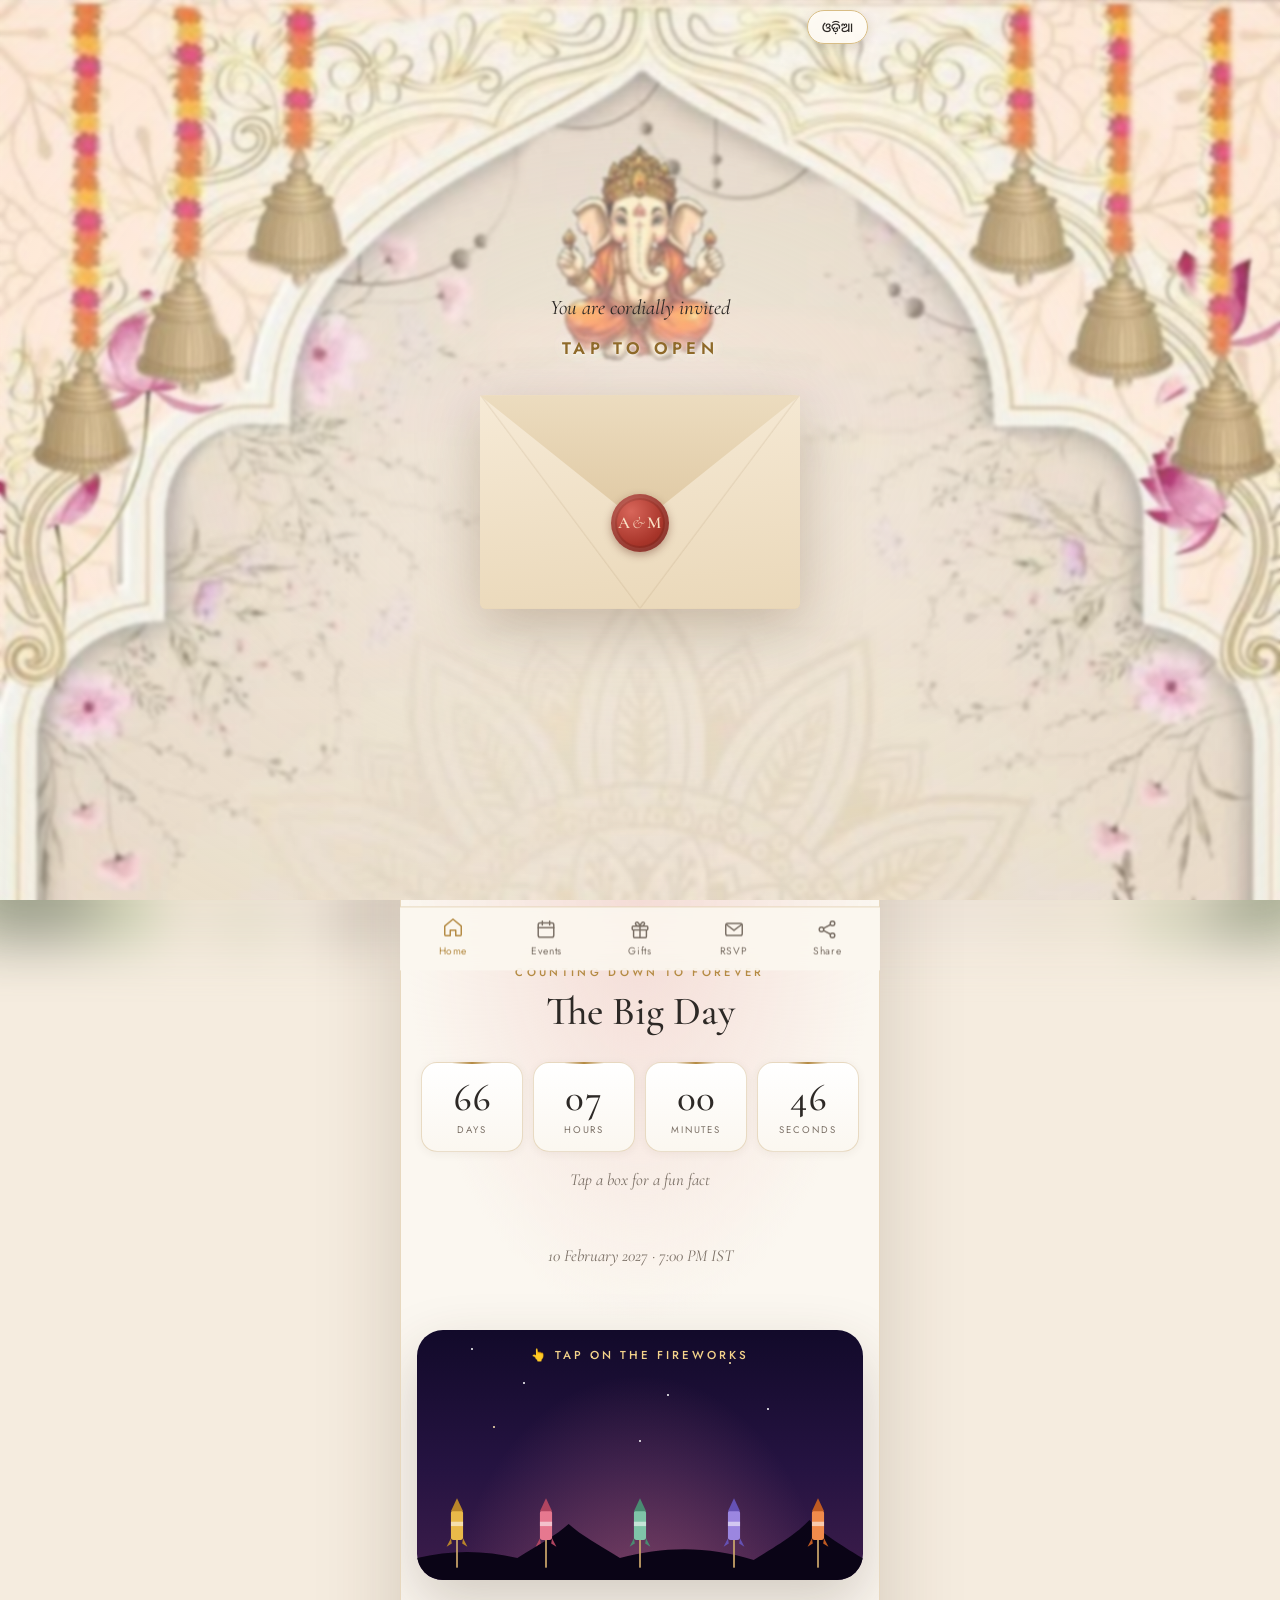
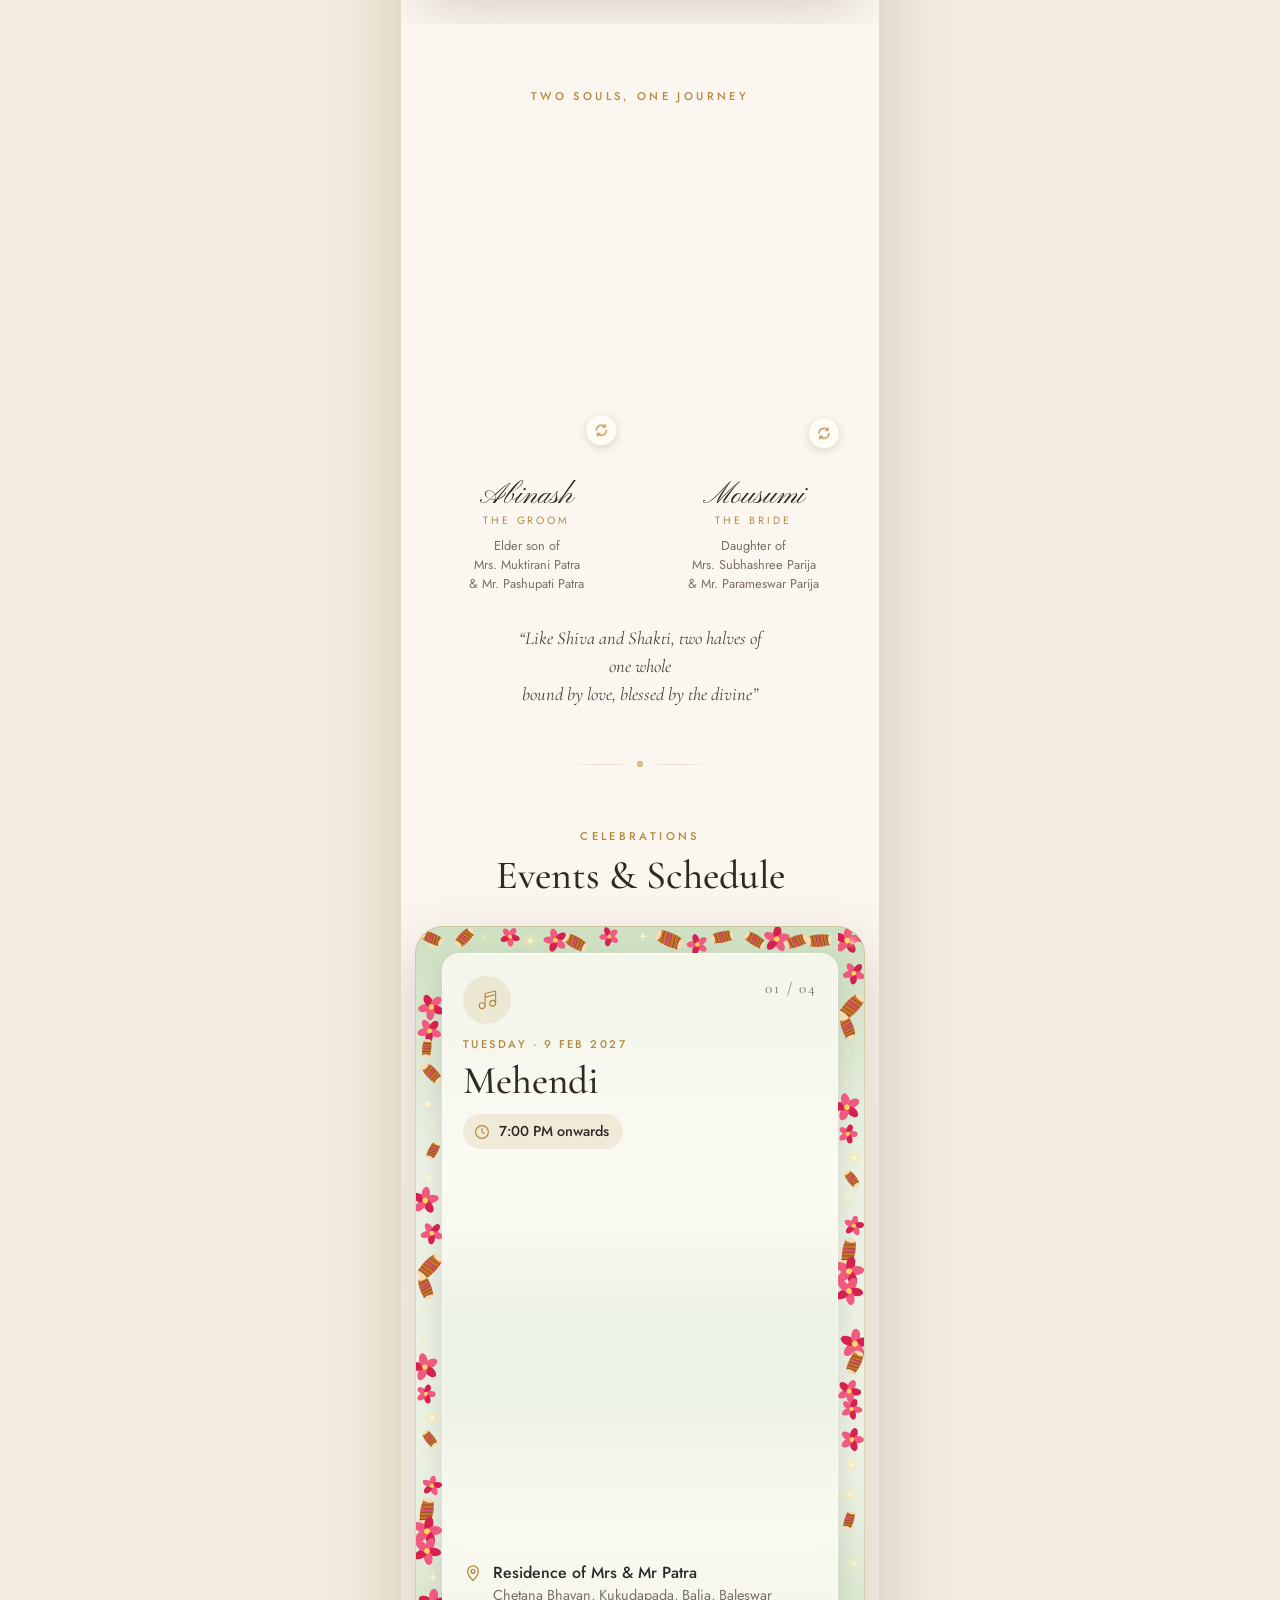
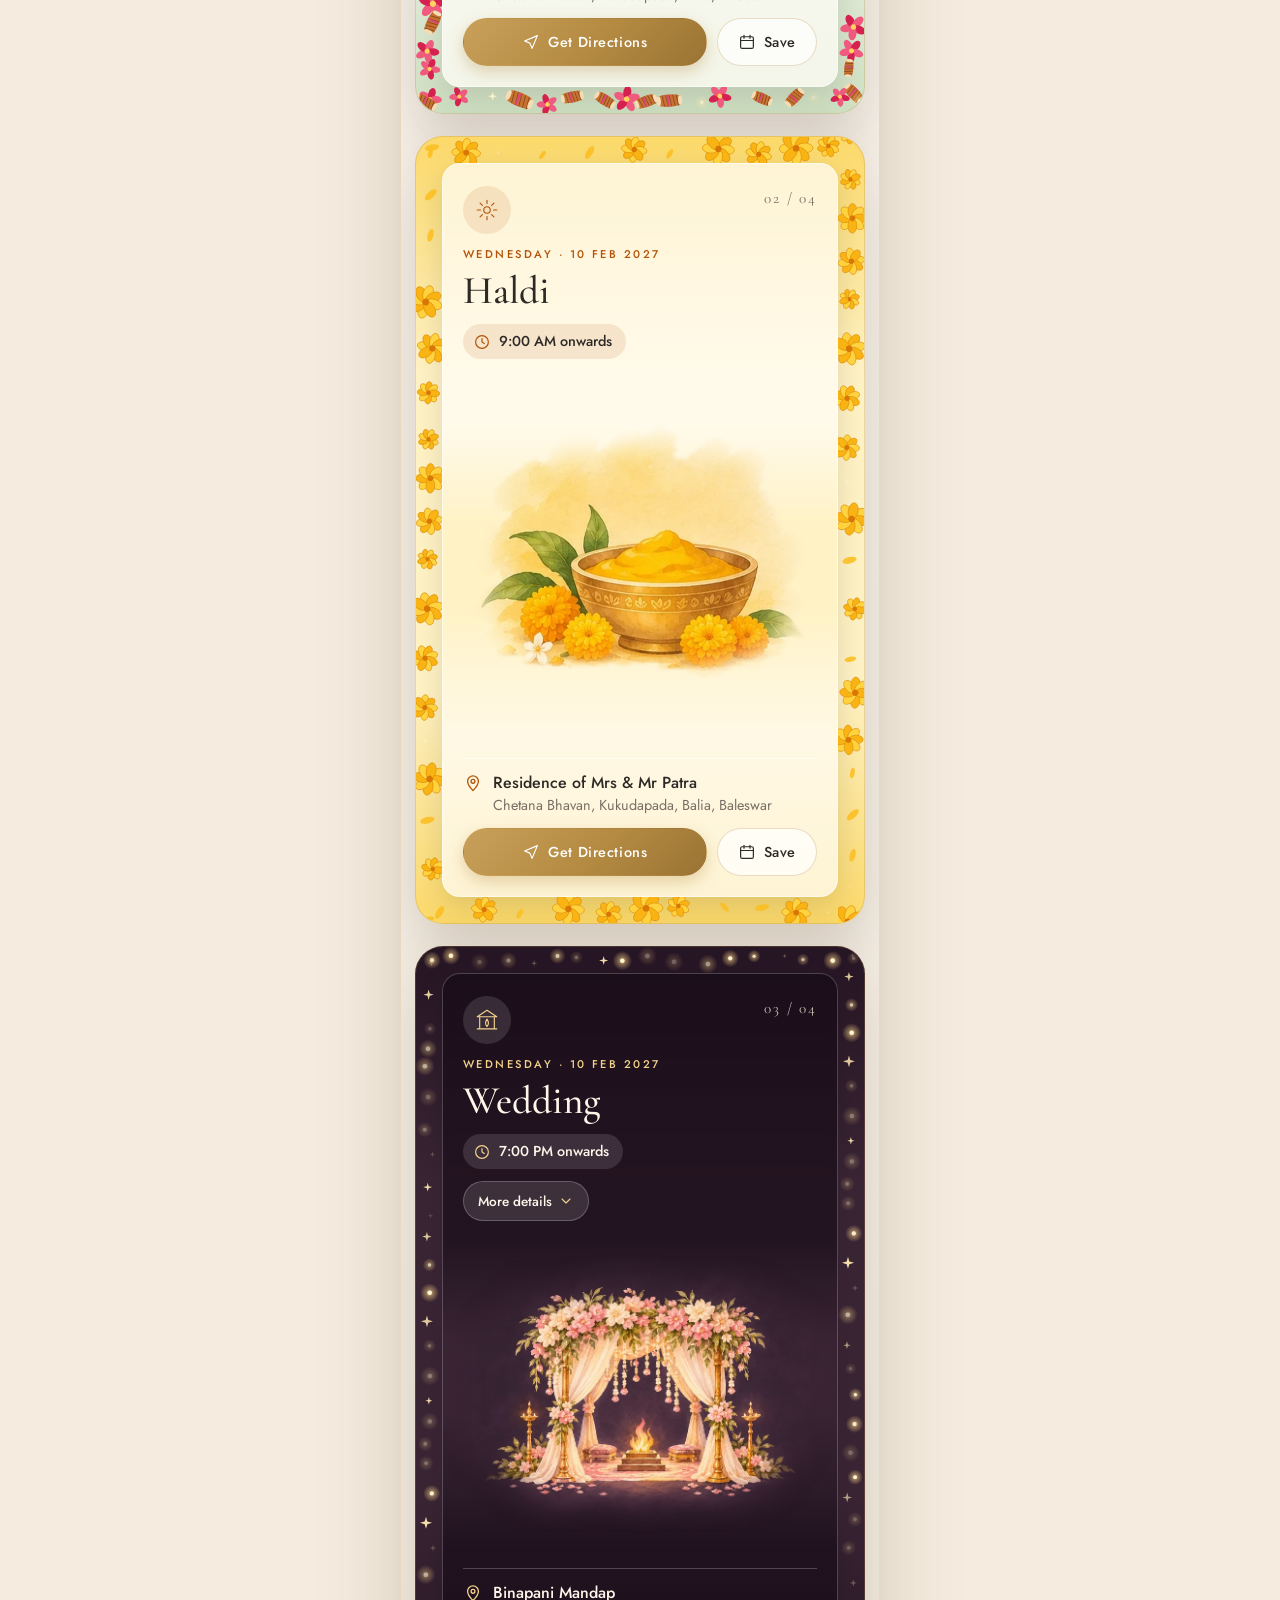
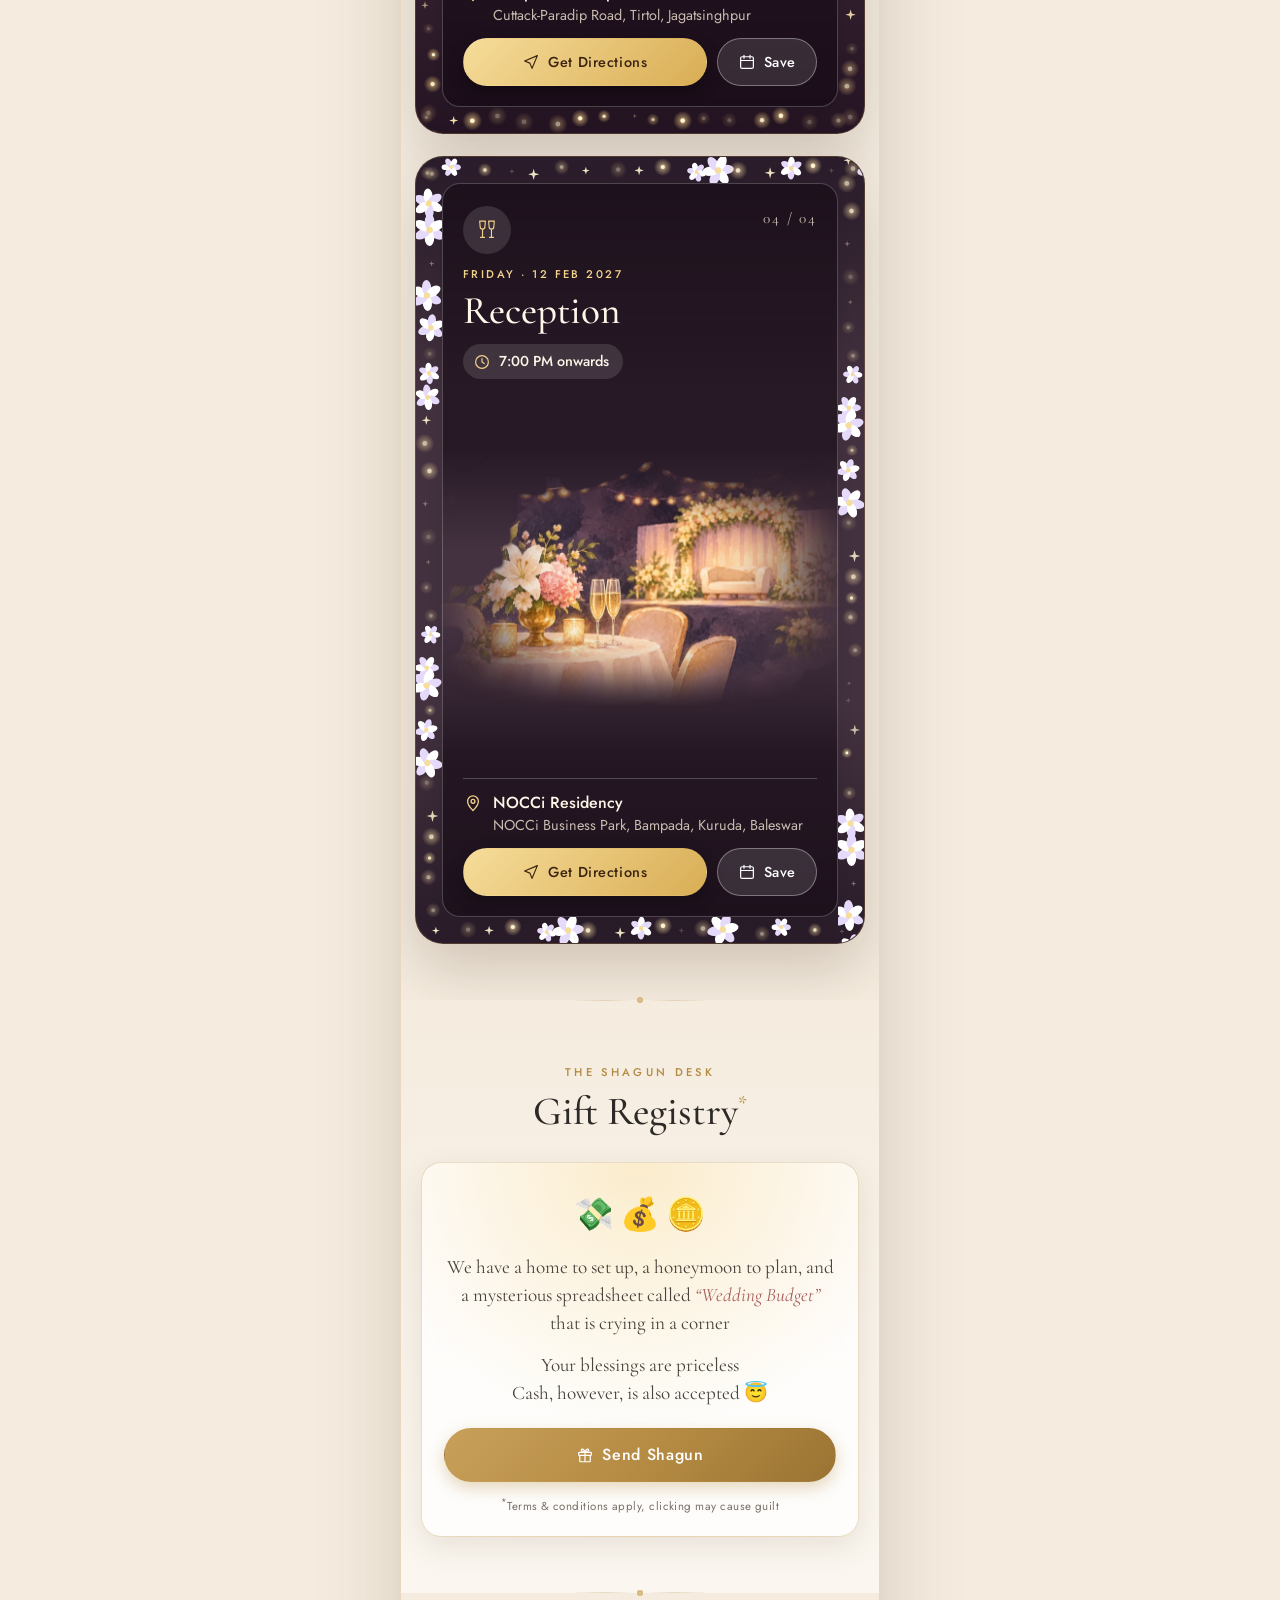
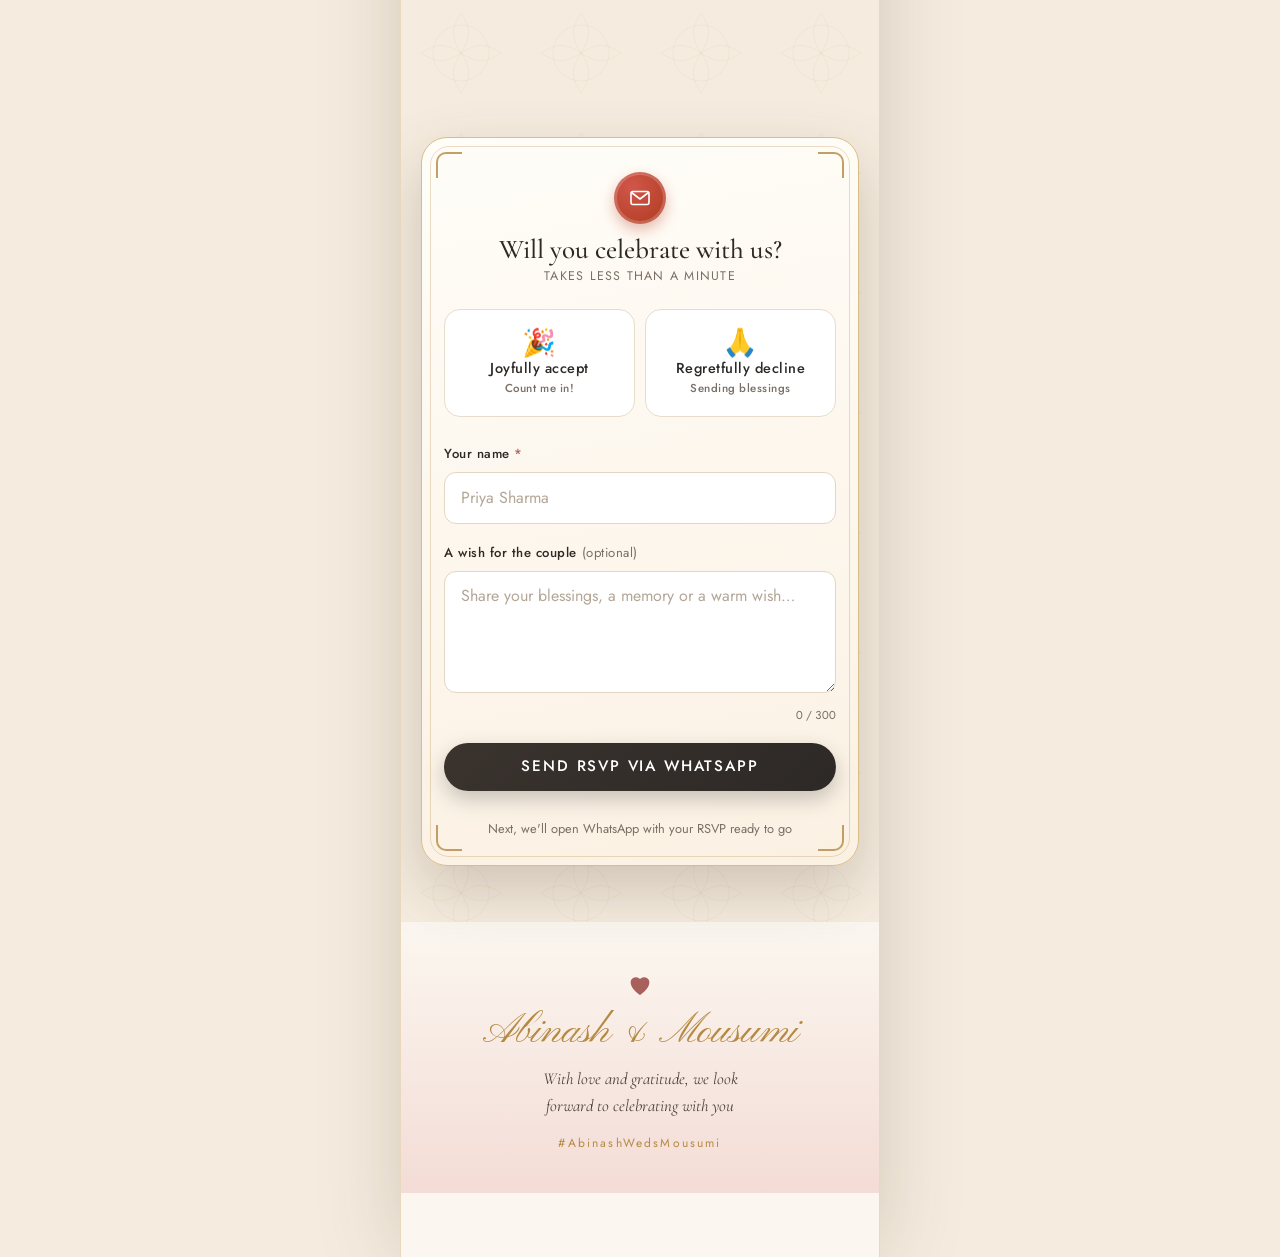
==== abinash/v1/index.html @ df15f747 "Splash: 'Tap to open' moved above the envelope, deeper colour Co-Authored-By: Claude Sonnet 5.5 <nor" ====
<!DOCTYPE html>
<html lang="en" class="no-js">
<head>
  <meta charset="UTF-8" />
  <meta name="viewport" content="width=device-width, initial-scale=1, viewport-fit=cover" />
  <meta name="theme-color" content="#f4ebdc" />
  <meta name="robots" content="noindex, nofollow" />
  <title>Abinash &amp; Mousumi · Wedding Invitation</title>
  <meta name="description" content="With the blessings of Lord Ganesha, join us for the wedding of Abinash &amp; Mousumi" />

  <!-- Social share preview -->
  <meta property="og:type" content="website" />
  <meta property="og:title" content="Abinash &amp; Mousumi · Wedding Invitation" />
  <meta property="og:description" content="Join us as we begin our forever · 10 February 2027 · Tirtol, Odisha" />
  <meta property="og:url" content="https://abinashpatra1.github.io/WeddingInvitation/abinash/v1/" />
  <meta property="og:image" content="https://abinashpatra1.github.io/WeddingInvitation/assets/bg.jpg" />
  <meta property="og:image:width" content="736" />
  <meta property="og:image:height" content="1308" />
  <meta name="twitter:card" content="summary_large_image" />
  <link rel="canonical" href="https://abinashpatra1.github.io/WeddingInvitation/abinash/v1/" />

  <link rel="icon" href="../../assets/favicon.svg" type="image/svg+xml" />
  <link rel="preload" as="image" href="../../assets/bg.jpg" />

  <!-- Fonts: Cormorant Garamond (serif headings), Pinyon Script (names), Jost (body), Tiro Devanagari Hindi (Om), Noto Sans Oriya (Odia text), Noto Serif Oriya (Odia names) -->
  <link rel="preconnect" href="https://fonts.googleapis.com" />
  <link rel="preconnect" href="https://fonts.gstatic.com" crossorigin />
  <link href="https://fonts.googleapis.com/css2?family=Cormorant+Garamond:ital,wght@0,400;0,500;0,600;1,400;1,500&family=Jost:wght@300;400;500;600&family=Pinyon+Script&family=Tiro+Devanagari+Hindi&family=Noto+Sans+Oriya:wght@400;500;600&family=Noto+Serif+Oriya:wght@400;500;600&display=swap" rel="stylesheet" />

  <link rel="stylesheet" href="../../css/styles.css" />
</head>
<body class="is-locked">

  <!-- ============ SVG ICON SPRITE ============ -->
  <svg width="0" height="0" style="position:absolute" aria-hidden="true">
    <symbol id="i-home" viewBox="0 0 24 24"><path d="M3 10.5 12 3l9 7.5V20a1 1 0 0 1-1 1h-5v-6h-6v6H4a1 1 0 0 1-1-1z" fill="none" stroke="currentColor" stroke-width="1.6" stroke-linejoin="round"/></symbol>
    <symbol id="i-calendar" viewBox="0 0 24 24"><g fill="none" stroke="currentColor" stroke-width="1.6" stroke-linecap="round"><rect x="3.5" y="5" width="17" height="15.5" rx="2"/><path d="M3.5 10h17M8 3v4M16 3v4"/></g></symbol>
    <symbol id="i-mail" viewBox="0 0 24 24"><g fill="none" stroke="currentColor" stroke-width="1.6" stroke-linejoin="round"><rect x="3" y="5.5" width="18" height="13" rx="2"/><path d="m3.5 6.5 8.5 6.5 8.5-6.5"/></g></symbol>
    <symbol id="i-gift" viewBox="0 0 24 24"><g fill="none" stroke="currentColor" stroke-width="1.6" stroke-linejoin="round"><rect x="3.5" y="8.5" width="17" height="4" rx="1"/><path d="M5 12.5V20a1 1 0 0 0 1 1h12a1 1 0 0 0 1-1v-7.5M12 8.5V21M12 8.5S10.5 3.5 8 4.2C6 4.8 7 8.5 12 8.5zm0 0s1.5-5 4-4.3c2 .6 1 4.3-4 4.3z"/></g></symbol>
    <symbol id="i-share" viewBox="0 0 24 24"><g fill="none" stroke="currentColor" stroke-width="1.6" stroke-linecap="round"><circle cx="18" cy="5.5" r="2.5"/><circle cx="6" cy="12" r="2.5"/><circle cx="18" cy="18.5" r="2.5"/><path d="m8.2 10.8 7.6-4M8.2 13.2l7.6 4"/></g></symbol>
    <symbol id="i-clock" viewBox="0 0 24 24"><g fill="none" stroke="currentColor" stroke-width="1.6" stroke-linecap="round"><circle cx="12" cy="12" r="8.5"/><path d="M12 7.5V12l3 2"/></g></symbol>
    <symbol id="i-pin" viewBox="0 0 24 24"><g fill="none" stroke="currentColor" stroke-width="1.6"><path d="M12 21s-6.5-6.1-6.5-11a6.5 6.5 0 0 1 13 0c0 4.9-6.5 11-6.5 11z" stroke-linejoin="round"/><circle cx="12" cy="10" r="2.3"/></g></symbol>
    <symbol id="i-nav" viewBox="0 0 24 24"><path d="M20.5 3.5 3.5 10.6l7 2.9 2.9 7z" fill="none" stroke="currentColor" stroke-width="1.6" stroke-linejoin="round"/></symbol>
    <symbol id="i-copy" viewBox="0 0 24 24"><g fill="none" stroke="currentColor" stroke-width="1.6" stroke-linejoin="round"><rect x="8.5" y="8.5" width="12" height="12" rx="2"/><path d="M15.5 8.5V5.5a2 2 0 0 0-2-2h-8a2 2 0 0 0-2 2v8a2 2 0 0 0 2 2h3"/></g></symbol>
    <symbol id="i-check" viewBox="0 0 24 24"><path d="m5 12.5 4.5 4.5L19 7.5" fill="none" stroke="currentColor" stroke-width="2" stroke-linecap="round" stroke-linejoin="round"/></symbol>
    <symbol id="i-heart" viewBox="0 0 24 24"><path d="M12 20s-7.5-4.6-7.5-10.2A4.3 4.3 0 0 1 12 7.2a4.3 4.3 0 0 1 7.5 2.6C19.5 15.4 12 20 12 20z" fill="none" stroke="currentColor" stroke-width="1.6" stroke-linejoin="round"/></symbol>
    <symbol id="i-whatsapp" viewBox="0 0 24 24"><path d="M12 3.2a8.8 8.8 0 0 0-7.6 13.2L3.2 20.8l4.5-1.2A8.8 8.8 0 1 0 12 3.2zm4.4 12.1c-.2.6-1.1 1.1-1.6 1.2-.4 0-.9.1-2.9-.7-2.5-1-4-3.5-4.1-3.7-.1-.2-1-1.3-1-2.5s.6-1.8.9-2c.2-.3.5-.3.7-.3h.5c.2 0 .4 0 .6.5l.8 1.9c.1.2.1.3 0 .5l-.3.5-.4.4c-.1.1-.3.3-.1.6.2.3.7 1.2 1.6 1.9 1.1.9 2 1.2 2.3 1.4.3.1.4.1.6-.1l.8-1c.2-.3.4-.2.6-.1l1.9.9c.3.1.4.2.5.3.1.2.1.7-.1 1.3z" fill="currentColor"/></symbol>
    <symbol id="i-chevron" viewBox="0 0 24 24"><path d="m6 9 6 6 6-6" fill="none" stroke="currentColor" stroke-width="1.6" stroke-linecap="round" stroke-linejoin="round"/></symbol>
    <symbol id="i-haldi" viewBox="0 0 32 32"><g fill="none" stroke="currentColor" stroke-width="1.4" stroke-linecap="round"><circle cx="16" cy="16" r="4"/><path d="M16 4v4M16 24v4M4 16h4M24 16h4M7.5 7.5l2.8 2.8M21.7 21.7l2.8 2.8M7.5 24.5l2.8-2.8M21.7 10.3l2.8-2.8"/></g></symbol>
    <symbol id="i-rings" viewBox="0 0 32 32"><g fill="none" stroke="currentColor" stroke-width="1.4"><circle cx="12" cy="19" r="7"/><circle cx="20" cy="19" r="7"/><path d="m10 8 2-3h0l2 3-2 2z" stroke-linejoin="round"/></g></symbol>
    <symbol id="i-glass" viewBox="0 0 32 32"><g fill="none" stroke="currentColor" stroke-width="1.4" stroke-linecap="round" stroke-linejoin="round"><path d="M7 5h7l-.6 7a2.9 2.9 0 0 1-5.8 0zM10.5 15v10M8 25h5M18 5h7l-.6 7a2.9 2.9 0 0 1-5.8 0zM21.5 15v10M19 25h5"/></g></symbol>
    <symbol id="i-upi" viewBox="0 0 24 24"><g fill="none" stroke="currentColor" stroke-width="1.6" stroke-linejoin="round"><rect x="6" y="2.5" width="12" height="19" rx="2.5"/><path d="M10.5 18.5h3"/></g></symbol>
    <symbol id="i-bank" viewBox="0 0 24 24"><g fill="none" stroke="currentColor" stroke-width="1.6" stroke-linejoin="round" stroke-linecap="round"><path d="M3 9.5 12 4l9 5.5zM5 10v8M9.5 10v8M14.5 10v8M19 10v8M3 20.5h18"/></g></symbol>
    <symbol id="i-music" viewBox="0 0 32 32"><g fill="none" stroke="currentColor" stroke-width="1.4" stroke-linecap="round" stroke-linejoin="round"><circle cx="10" cy="23" r="3.6"/><circle cx="23" cy="20" r="3.6"/><path d="M13.6 23V8l13-3v15M13.6 12.5l13-3"/></g></symbol>
    <symbol id="i-mandap" viewBox="0 0 32 32"><g fill="none" stroke="currentColor" stroke-width="1.4" stroke-linecap="round" stroke-linejoin="round"><path d="M4 12 16 4l12 8zM7 12v15M25 12v15M4 27h24M16 24c-3-3-2-6 0-9 2 3 3 6 0 9z"/></g></symbol>
    <symbol id="i-flip" viewBox="0 0 24 24"><g fill="none" stroke="currentColor" stroke-width="1.8" stroke-linecap="round" stroke-linejoin="round"><path d="M4.5 12a7.5 7.5 0 0 1 13-5.1M19.5 12a7.5 7.5 0 0 1-13 5.1M18 3.5v4h-4M6 20.5v-4h4"/></g></symbol>
  </svg>

  <!-- ============ ENVELOPE OPENER ============ -->
  <div class="opener" id="opener" role="dialog" aria-modal="true" aria-labelledby="opener-label">
    <div class="opener__veil" aria-hidden="true"></div>

    <p class="opener__hint opener__hint--above" id="opener-label">
      <span class="opener__for"><span data-or="ଆପଣଙ୍କୁ ସାଦର ନିମନ୍ତ୍ରଣ">You are cordially invited</span></span>
      <span class="opener__tap"><span data-or="ଖୋଲିବାକୁ ଟାପ୍ କରନ୍ତୁ">Tap to open</span></span>
    </p>

    <button class="envelope" id="envelope" type="button" aria-describedby="opener-label">
      <span class="envelope__back" aria-hidden="true"></span>
      <span class="envelope__letter" aria-hidden="true">
        <span class="envelope__letter-om">ॐ</span>
        <span class="envelope__letter-names"><span data-or="ଅବିନାଶ">Abinash</span> <em><span data-or="ଓ">&amp;</span></em> <span data-or="ମୌସୁମୀ">Mousumi</span></span>
        <span class="envelope__letter-line">10 · 02 · 2027</span>
      </span>
      <span class="envelope__pocket" aria-hidden="true"></span>
      <span class="envelope__flap" aria-hidden="true"></span>
      <span class="envelope__seal" aria-hidden="true"><span><span data-or="ଅ&lt;i&gt;ଓ&lt;/i&gt;ମ">A<i>&amp;</i>M</span></span></span>
      <span class="sr-only">Open the invitation</span>
    </button>


  </div>

  <!-- ============ APP SHELL ============ -->
  <div class="app" id="app">

    <!-- HERO -->
    <header class="hero" id="home">
      <div class="hero__petals" aria-hidden="true">
        <i></i><i></i><i></i><i></i><i></i><i></i><i></i><i></i>
      </div>

      <div class="hero__content">
        <button class="hero__mantra" type="button" lang="or" id="mantra" aria-label="Tap for a blessing">॥ ଶ୍ରୀ ଗଣେଶାୟ ନମଃ ॥</button>
        <span class="divider" aria-hidden="true"></span>
        <p class="hero__lead"><span data-or="ଆମ ସହ ଆନନ୍ଦ ବାଣ୍ଟିବାକୁ ଆସନ୍ତୁ">Join us for</span></p>
        <p class="hero__the"><span data-or="ଶୁଭ ବିବାହ ଉତ୍ସବ">The Wedding of</span></p>
        <h1 class="hero__names" data-order="ab-mo">
          <span class="hero__name" data-n="ab" data-or="ଅବିନାଶ">Abinash</span>
          <span class="hero__amp"><span data-or="ଓ">&amp;</span></span>
          <span class="hero__name" data-n="mo" data-or="ମୌସୁମୀ">Mousumi</span>
        </h1>
        <p class="hero__date">
          <time datetime="2027-02-10"><span data-or="ବୁଧବାର · ୧୦ ଫେବୃଆରୀ ୨୦୨୭ · ସନ୍ଧ୍ୟା ୭:୦୦">Wednesday · 10 February 2027</span></time>
          <span class="hero__tithi" lang="or">ଫାଲ୍ଗୁନ କୃଷ୍ଣ ପକ୍ଷ, ନବମୀ ତିଥି</span>
        </p>
        <p class="hero__place"><span data-or="ତିର୍ତୋଲ, ଓଡ଼ିଶା">Tirtol, Odisha</span></p>
      </div>

      <a class="scroll-cue" href="#countdown" aria-label="Scroll to details">
        <span class="scroll-cue__mouse" aria-hidden="true"><span></span></span>
      </a>
    </header>

    <main>

      <!-- COUNTDOWN -->
      <section class="section section--countdown" id="countdown" aria-labelledby="countdown-title">
        <p class="eyebrow reveal"><span data-or="ଚିରସାଥୀ ହେବାର ଗଣନା">Counting down to forever</span></p>
        <h2 class="section__title reveal" id="countdown-title"><span data-or="ଶୁଭ ଦିନ">The Big Day</span></h2>
        <div class="countdown reveal" id="countdown-timer" role="timer" aria-live="off">
          <button type="button" class="countdown__unit" data-fact="days"><span class="countdown__num" data-unit="days">--</span><span class="countdown__label"><span data-or="ଦିନ">Days</span></span></button>
          <button type="button" class="countdown__unit" data-fact="hours"><span class="countdown__num" data-unit="hours">--</span><span class="countdown__label"><span data-or="ଘଣ୍ଟା">Hours</span></span></button>
          <button type="button" class="countdown__unit" data-fact="minutes"><span class="countdown__num" data-unit="minutes">--</span><span class="countdown__label"><span data-or="ମିନିଟ୍">Minutes</span></span></button>
          <button type="button" class="countdown__unit" data-fact="seconds"><span class="countdown__num" data-unit="seconds">--</span><span class="countdown__label"><span data-or="ସେକେଣ୍ଡ">Seconds</span></span></button>
        </div>
        <p class="countdown__fact" id="countdown-fact" aria-live="polite">Tap a box for a fun fact</p>
        <p class="countdown__done" id="countdown-done" hidden><span data-or="ଆମେ ବିବାହିତ! ଆପଣଙ୍କ ଆଶୀର୍ବାଦ ପାଇଁ ଧନ୍ୟବାଦ ✨">We're married! Thank you for your blessings ✨</span></p>
        <p class="section__note reveal"><span data-or="୧୦ ଫେବୃଆରୀ ୨୦୨୭ · ସନ୍ଧ୍ୟା ୭:୦୦ (IST)">10 February 2027 · 7:00 PM IST</span></p>
      </section>

      <!-- FIREWORKS: tap a rocket, it flies up and bursts -->
      <section class="sky" id="sky" aria-label="Fireworks">
        <div class="sky__stage reveal">
          <p class="sky__hint" id="sky-hint"><span class="sky__hand" aria-hidden="true">👆</span> <span data-or="ଆତସବାଜିରେ ଟାପ୍ କରନ୍ତୁ">Tap on the fireworks</span></p>
          <div class="sky__ground" aria-hidden="true"></div>
          <div class="sky__rockets">
            <button class="rocket" type="button" style="left:9%;--c:#e9b949;--c2:#b9852a" data-kind="willow" data-hue="44" aria-label="Launch a firework">
              <svg viewBox="0 0 30 80" aria-hidden="true"><g class="rocket__body"><rect x="14" y="44" width="2" height="36" fill="#c9a56a"/><path class="flame" d="M10.5 50 Q15 76 19.5 50Z" fill="#ffb347"/><path d="M8 46 L3 56 L9 52Z M22 46 L27 56 L21 52Z" fill="var(--c2)"/><rect x="8" y="14" width="14" height="34" rx="3" fill="var(--c)"/><rect x="8" y="27" width="14" height="5" fill="#fff" opacity=".55"/><path d="M8 15 L15 0 L22 15Z" fill="var(--c2)"/></g></svg>
            </button>
            <button class="rocket" type="button" style="left:29%;--c:#e6788f;--c2:#b04560" data-kind="heart" data-hue="340" aria-label="Launch a firework">
              <svg viewBox="0 0 30 80" aria-hidden="true"><g class="rocket__body"><rect x="14" y="44" width="2" height="36" fill="#c9a56a"/><path class="flame" d="M10.5 50 Q15 76 19.5 50Z" fill="#ffb347"/><path d="M8 46 L3 56 L9 52Z M22 46 L27 56 L21 52Z" fill="var(--c2)"/><rect x="8" y="14" width="14" height="34" rx="3" fill="var(--c)"/><rect x="8" y="27" width="14" height="5" fill="#fff" opacity=".55"/><path d="M8 15 L15 0 L22 15Z" fill="var(--c2)"/></g></svg>
            </button>
            <button class="rocket" type="button" style="left:50%;--c:#7fc4a8;--c2:#4a8b72" data-kind="ring" data-hue="160" aria-label="Launch a firework">
              <svg viewBox="0 0 30 80" aria-hidden="true"><g class="rocket__body"><rect x="14" y="44" width="2" height="36" fill="#c9a56a"/><path class="flame" d="M10.5 50 Q15 76 19.5 50Z" fill="#ffb347"/><path d="M8 46 L3 56 L9 52Z M22 46 L27 56 L21 52Z" fill="var(--c2)"/><rect x="8" y="14" width="14" height="34" rx="3" fill="var(--c)"/><rect x="8" y="27" width="14" height="5" fill="#fff" opacity=".55"/><path d="M8 15 L15 0 L22 15Z" fill="var(--c2)"/></g></svg>
            </button>
            <button class="rocket" type="button" style="left:71%;--c:#9b86e0;--c2:#6551b4" data-kind="peony" data-hue="265" aria-label="Launch a firework">
              <svg viewBox="0 0 30 80" aria-hidden="true"><g class="rocket__body"><rect x="14" y="44" width="2" height="36" fill="#c9a56a"/><path class="flame" d="M10.5 50 Q15 76 19.5 50Z" fill="#ffb347"/><path d="M8 46 L3 56 L9 52Z M22 46 L27 56 L21 52Z" fill="var(--c2)"/><rect x="8" y="14" width="14" height="34" rx="3" fill="var(--c)"/><rect x="8" y="27" width="14" height="5" fill="#fff" opacity=".55"/><path d="M8 15 L15 0 L22 15Z" fill="var(--c2)"/></g></svg>
            </button>
            <button class="rocket" type="button" style="left:90%;--c:#f08a4b;--c2:#bf5a22" data-kind="peony" data-hue="22" aria-label="Launch a firework">
              <svg viewBox="0 0 30 80" aria-hidden="true"><g class="rocket__body"><rect x="14" y="44" width="2" height="36" fill="#c9a56a"/><path class="flame" d="M10.5 50 Q15 76 19.5 50Z" fill="#ffb347"/><path d="M8 46 L3 56 L9 52Z M22 46 L27 56 L21 52Z" fill="var(--c2)"/><rect x="8" y="14" width="14" height="34" rx="3" fill="var(--c)"/><rect x="8" y="27" width="14" height="5" fill="#fff" opacity=".55"/><path d="M8 15 L15 0 L22 15Z" fill="var(--c2)"/></g></svg>
            </button>
          </div>
        </div>
      </section>

      <!-- COUPLE -->
      <section class="section section--couple" id="couple" aria-labelledby="couple-title">
        <p class="eyebrow reveal"><span data-or="ଦୁଇ ଆତ୍ମା, ଗୋଟିଏ ଯାତ୍ରା">Two souls, one journey</span></p>
        <h2 class="section__title reveal" id="couple-title"><span data-or="ଦମ୍ପତି">The Couple</span></h2>

        <div class="couple">
          <figure class="couple__card reveal">
            <button class="flip" type="button" aria-pressed="false" aria-label="Tap to flip the photo of Abinash">
              <span class="flip__face flip__front">
                <!-- Photo: edit tools/source/couple-groom.webp, then run tools/prepare-couple-photos.py -->
                <img src="../../assets/groom.webp" alt="Portrait of Abinash" width="900" height="1200" loading="lazy" decoding="async" />
                <span class="flip__badge" aria-hidden="true"><svg><use href="#i-flip"/></svg></span>
              </span>
              <span class="flip__face flip__back" aria-hidden="true" style="background-image:url('../../assets/back-groom.webp')">
                <span class="flip__inner">
                  <span class="flip__q"><span data-or="ଜାଣିଥିଲେ କି?">Did you know?</span></span>
                  <span class="flip__fact"><span data-or="ସେ କହେ ସେ ରାନ୍ଧିପାରେ, ବିଚାର ଆପଣ କରନ୍ତୁ! 🍳">He says he can cook, we'll let you be the judge! 🍳</span></span>
                  <svg class="flip__heart" viewBox="0 0 24 24" aria-hidden="true"><path d="M12 20s-7.5-4.6-7.5-10.2A4.3 4.3 0 0 1 12 7.2a4.3 4.3 0 0 1 7.5 2.6C19.5 15.4 12 20 12 20z" fill="currentColor"/></svg>
                </span>
              </span>
            </button>
            <figcaption>
              <span class="couple__prefix" lang="or">ଆୟୁଷ୍ମାନ</span>
              <span class="couple__name" data-or="ଅବିନାଶ">Abinash</span>
              <span class="couple__role">The Groom</span>
              <span class="couple__kin"><span data-or="ମୁକ୍ତିରାଣୀ ପାତ୍ର ଓ&lt;br /&gt;ପଶୁପତି ପାତ୍ରଙ୍କର,&lt;br /&gt;ଜ୍ୟେଷ୍ଠ ପୁତ୍ର">Elder son of<br />Mrs. Muktirani Patra<br />&amp; Mr. Pashupati Patra</span></span>
            </figcaption>
          </figure>
          <figure class="couple__card reveal">
            <button class="flip" type="button" aria-pressed="false" aria-label="Tap to flip the photo of Mousumi">
              <span class="flip__face flip__front">
                <!-- Photo: edit tools/source/couple-bride.webp, then run tools/prepare-couple-photos.py -->
                <img src="../../assets/bride.webp" alt="Portrait of Mousumi" width="900" height="1200" loading="lazy" decoding="async" />
                <span class="flip__badge" aria-hidden="true"><svg><use href="#i-flip"/></svg></span>
              </span>
              <span class="flip__face flip__back" aria-hidden="true" style="background-image:url('../../assets/back-bride.webp')">
                <span class="flip__inner">
                  <span class="flip__q"><span data-or="ଜାଣିଥିଲେ କି?">Did you know?</span></span>
                  <span class="flip__fact"><span data-or="ସେ ଯେକୌଣସି ଜିନିଷର ସବୁଠୁ ସୁନ୍ଦର ରଙ୍ଗ ଦୂରରୁ ଚିହ୍ନିପାରେ 🎨">She can spot the perfect shade of anything from a mile away 🎨</span></span>
                  <svg class="flip__heart" viewBox="0 0 24 24" aria-hidden="true"><path d="M12 20s-7.5-4.6-7.5-10.2A4.3 4.3 0 0 1 12 7.2a4.3 4.3 0 0 1 7.5 2.6C19.5 15.4 12 20 12 20z" fill="currentColor"/></svg>
                </span>
              </span>
            </button>
            <figcaption>
              <span class="couple__prefix" lang="or">ଆୟୁଷ୍ମତି</span>
              <span class="couple__name" data-or="ମୌସୁମୀ">Mousumi</span>
              <span class="couple__role">The Bride</span>
              <span class="couple__kin"><span data-or="ଶୁଭଶ୍ରୀ ପରିଜା ଓ&lt;br /&gt;ପରମେଶ୍ୱର ପରିଜାଙ୍କର,&lt;br /&gt;ପୁତ୍ରୀ">Daughter of<br />Mrs. Subhashree Parija<br />&amp; Mr. Parameswar Parija</span></span>
            </figcaption>
          </figure>
          <div class="couple__hearts" aria-hidden="true"><i></i><i></i><i></i><i></i><i></i></div>
        </div>

        <blockquote class="quote reveal">
          <p><span class="quote__line"><span data-or="“ଶିବ ଓ ଶକ୍ତିଙ୍କ ପରି, ଗୋଟିଏ ସମ୍ପୂର୍ଣ୍ଣତାର ଦୁଇ ଅଂଶ">“Like Shiva and Shakti, two halves of one whole</span></span> <span class="quote__line"><span data-or="ପ୍ରେମରେ ବାନ୍ଧି, ଭଗବାନଙ୍କ ଆଶୀର୍ବାଦରେ ଧନ୍ୟ”">bound by love, blessed by the divine”</span></span></p>
        </blockquote>
      </section>

      <!-- EVENTS -->
      <section class="section section--events" id="events" aria-labelledby="events-title">
        <p class="eyebrow reveal"><span data-or="ଉତ୍ସବ">Celebrations</span></p>
        <h2 class="section__title reveal" id="events-title"><span data-or="କାର୍ଯ୍ୟକ୍ରମ ସୂଚୀ">Events &amp; Schedule</span></h2>

        <ol class="events">

          <li data-fx="mehendi" class="event event--mehendi reveal"
              data-title="Mehendi · Abinash &amp; Mousumi"
              data-start="2027-02-09T19:00:00+05:30" data-end="2027-02-09T23:00:00+05:30"
              data-location="Residence of Mrs &amp; Mr Patra, Chetana Bhavan, Kukudapada, Balia, Baleswar">
            <span class="event__frame" aria-hidden="true"></span>
            <div class="event__panel">
              <div class="event__head">
                <span class="event__count" aria-hidden="true"><span data-or="୦୧ / ୦୪">01 / 04</span></span>
                <button class="event__icon" type="button" aria-label="Mehendi: tap for a little surprise"><svg aria-hidden="true"><use href="#i-music"/></svg></button>
                <span class="event__tap" aria-hidden="true"><span data-or="ଏଠାରେ ଟାପ୍ କରନ୍ତୁ">Tap here</span></span>
                <p class="event__day"><span data-or="ମଙ୍ଗଳବାର · ୯ ଫେବୃଆରୀ ୨୦୨୭">Tuesday · 9 Feb 2027</span></p>
                <h3 class="event__name"><span data-or="ମେହେନ୍ଦି">Mehendi</span></h3>
                <p class="event__time"><svg aria-hidden="true"><use href="#i-clock"/></svg><span data-or="ସନ୍ଧ୍ୟା ୭:୦୦ ଠାରୁ">7:00 PM onwards</span></p>
                
              </div>
              <div class="event__mid" aria-hidden="true">
                <img class="event__paint" src="../../assets/events/paint-mehendi.webp" alt="" loading="lazy" decoding="async" />
              </div>
              <div class="event__foot">
                <div class="event__venue">
                  <svg aria-hidden="true"><use href="#i-pin"/></svg>
                  <p><strong><span data-or="ଶ୍ରୀମତୀ ଓ ଶ୍ରୀ ପାତ୍ରଙ୍କ ବାସଭବନ">Residence of Mrs &amp; Mr Patra</span></strong><br /><span data-or="ଚେତନା ଭବନ, କୁକୁଡ଼ାପଦା, ବାଲିଆ, ବାଲେଶ୍ୱର">Chetana Bhavan, Kukudapada, Balia, Baleswar</span></p>
                </div>
                <div class="event__actions">
                  <a class="btn btn--gold" target="_blank" rel="noopener" href="https://maps.app.goo.gl/cMWfeXijimVZaX8m6">
                    <svg aria-hidden="true"><use href="#i-nav"/></svg><span data-or="ରାସ୍ତା ଦେଖନ୍ତୁ">Get Directions</span>
                  </a>
                  <button class="btn btn--ghost js-ics" type="button" aria-label="Save Mehendi to calendar">
                    <svg aria-hidden="true"><use href="#i-calendar"/></svg><span data-or="ସେଭ୍ କରନ୍ତୁ">Save</span>
                  </button>
                </div>
              </div>
            </div>
          </li>

          <li data-fx="haldi" class="event event--haldi reveal"
              data-title="Haldi · Abinash &amp; Mousumi"
              data-start="2027-02-10T09:00:00+05:30" data-end="2027-02-10T13:00:00+05:30"
              data-location="Residence of Mrs &amp; Mr Patra, Chetana Bhavan, Kukudapada, Balia, Baleswar">
            <span class="event__frame" aria-hidden="true"></span>
            <div class="event__panel">
              <div class="event__head">
                <span class="event__count" aria-hidden="true"><span data-or="୦୨ / ୦୪">02 / 04</span></span>
                <button class="event__icon" type="button" aria-label="Haldi: tap for a little surprise"><svg aria-hidden="true"><use href="#i-haldi"/></svg></button>
                <span class="event__tap" aria-hidden="true"><span data-or="ଏଠାରେ ଟାପ୍ କରନ୍ତୁ">Tap here</span></span>
                <p class="event__day"><span data-or="ବୁଧବାର · ୧୦ ଫେବୃଆରୀ ୨୦୨୭">Wednesday · 10 Feb 2027</span></p>
                <h3 class="event__name"><span data-or="ହଳଦୀ">Haldi</span></h3>
                <p class="event__time"><svg aria-hidden="true"><use href="#i-clock"/></svg><span data-or="ସକାଳ ୯:୦୦ ଠାରୁ">9:00 AM onwards</span></p>
                
              </div>
              <div class="event__mid" aria-hidden="true">
                <img class="event__paint" src="../../assets/events/paint-haldi.webp" alt="" loading="lazy" decoding="async" />
              </div>
              <div class="event__foot">
                <div class="event__venue">
                  <svg aria-hidden="true"><use href="#i-pin"/></svg>
                  <p><strong><span data-or="ଶ୍ରୀମତୀ ଓ ଶ୍ରୀ ପାତ୍ରଙ୍କ ବାସଭବନ">Residence of Mrs &amp; Mr Patra</span></strong><br /><span data-or="ଚେତନା ଭବନ, କୁକୁଡ଼ାପଦା, ବାଲିଆ, ବାଲେଶ୍ୱର">Chetana Bhavan, Kukudapada, Balia, Baleswar</span></p>
                </div>
                <div class="event__actions">
                  <a class="btn btn--gold" target="_blank" rel="noopener" href="https://maps.app.goo.gl/cMWfeXijimVZaX8m6">
                    <svg aria-hidden="true"><use href="#i-nav"/></svg><span data-or="ରାସ୍ତା ଦେଖନ୍ତୁ">Get Directions</span>
                  </a>
                  <button class="btn btn--ghost js-ics" type="button" aria-label="Save Haldi to calendar">
                    <svg aria-hidden="true"><use href="#i-calendar"/></svg><span data-or="ସେଭ୍ କରନ୍ତୁ">Save</span>
                  </button>
                </div>
              </div>
            </div>
          </li>

          <li data-fx="wedding" class="event event--wedding event--dark event--main reveal"
              data-title="Wedding · Abinash &amp; Mousumi"
              data-start="2027-02-10T19:00:00+05:30" data-end="2027-02-11T07:00:00+05:30"
              data-location="Binapani Mandap, Cuttack-Paradip Road, Tirtol, Jagatsinghpur">
            <span class="event__frame" aria-hidden="true"></span>
            <div class="event__panel">
              <div class="event__head">
                <span class="event__count" aria-hidden="true"><span data-or="୦୩ / ୦୪">03 / 04</span></span>
                <button class="event__icon" type="button" aria-label="Wedding: tap for a little surprise"><svg aria-hidden="true"><use href="#i-mandap"/></svg></button>
                <span class="event__tap" aria-hidden="true"><span data-or="ଏଠାରେ ଟାପ୍ କରନ୍ତୁ">Tap here</span></span>
                <p class="event__day"><span data-or="ବୁଧବାର · ୧୦ ଫେବୃଆରୀ ୨୦୨୭">Wednesday · 10 Feb 2027</span></p>
                <h3 class="event__name"><span data-or="ବିବାହ">Wedding</span></h3>
                <p class="event__time"><svg aria-hidden="true"><use href="#i-clock"/></svg><span data-or="ସନ୍ଧ୍ୟା ୭:୦୦ ଠାରୁ">7:00 PM onwards</span></p>
                <details class="more">
                  <summary><span data-or="ଅଧିକ ବିବରଣୀ">More details</span><svg aria-hidden="true"><use href="#i-chevron"/></svg></summary>
                  <ol class="timeline" aria-label="Wedding day order of events"><li><time><span data-or="ରାତି ୧୦:୦୦">10:00 PM</span></time><span><span data-or="ବରଯାତ୍ରା">Baarat</span></span></li><li><time><span data-or="ରାତି ୧୧:୦୦">11:00 PM</span></time><span><span data-or="ରିସେପ୍ସନ୍">Reception</span></span></li><li><time><span data-or="ରାତି ୧:୦୦">1:00 AM</span><small><span data-or="୧୧ ଫେବୃ">11 Feb</span></small></time><span><span data-or="ହାତଗଣ୍ଠି / ବାହାଘର">Hata Ganthi / Bahaghara</span></span></li><li><time><span data-or="ସକାଳ ୬:୦୦">6:00 AM</span><small><span data-or="୧୧ ଫେବୃ">11 Feb</span></small></time><span><span data-or="ବିଦାୟ">Bidai</span></span></li></ol>
                </details>
              </div>
              <div class="event__mid" aria-hidden="true">
                <img class="event__paint" src="../../assets/events/paint-wedding.webp" alt="" loading="lazy" decoding="async" />
              </div>
              <div class="event__foot">
                <div class="event__venue">
                  <svg aria-hidden="true"><use href="#i-pin"/></svg>
                  <p><strong><span data-or="ବୀଣାପାଣି ମଣ୍ଡପ">Binapani Mandap</span></strong><br /><span data-or="କଟକ-ପାରାଦୀପ ରୋଡ୍, ତିର୍ତୋଲ, ଜଗତସିଂହପୁର">Cuttack-Paradip Road, Tirtol, Jagatsinghpur</span></p>
                </div>
                <div class="event__actions">
                  <a class="btn btn--gold" target="_blank" rel="noopener" href="https://maps.app.goo.gl/RopJnxUpWHEfgMF47">
                    <svg aria-hidden="true"><use href="#i-nav"/></svg><span data-or="ରାସ୍ତା ଦେଖନ୍ତୁ">Get Directions</span>
                  </a>
                  <button class="btn btn--ghost js-ics" type="button" aria-label="Save Wedding to calendar">
                    <svg aria-hidden="true"><use href="#i-calendar"/></svg><span data-or="ସେଭ୍ କରନ୍ତୁ">Save</span>
                  </button>
                </div>
              </div>
            </div>
          </li>

          <li data-fx="reception" class="event event--reception event--dark reveal"
              data-title="Reception · Abinash &amp; Mousumi"
              data-start="2027-02-12T19:00:00+05:30" data-end="2027-02-12T23:00:00+05:30"
              data-location="NOCCi Residency, NOCCi Business Park, Bampada, Kuruda, Baleswar">
            <span class="event__frame" aria-hidden="true"></span>
            <div class="event__panel">
              <div class="event__head">
                <span class="event__count" aria-hidden="true"><span data-or="୦୪ / ୦୪">04 / 04</span></span>
                <button class="event__icon" type="button" aria-label="Reception: tap for a little surprise"><svg aria-hidden="true"><use href="#i-glass"/></svg></button>
                <span class="event__tap" aria-hidden="true"><span data-or="ଏଠାରେ ଟାପ୍ କରନ୍ତୁ">Tap here</span></span>
                <p class="event__day"><span data-or="ଶୁକ୍ରବାର · ୧୨ ଫେବୃଆରୀ ୨୦୨୭">Friday · 12 Feb 2027</span></p>
                <h3 class="event__name"><span data-or="ରିସେପ୍ସନ୍">Reception</span></h3>
                <p class="event__time"><svg aria-hidden="true"><use href="#i-clock"/></svg><span data-or="ସନ୍ଧ୍ୟା ୭:୦୦ ଠାରୁ">7:00 PM onwards</span></p>
                
              </div>
              <div class="event__mid" aria-hidden="true">
                <img class="event__paint" src="../../assets/events/paint-reception.webp" alt="" loading="lazy" decoding="async" />
              </div>
              <div class="event__foot">
                <div class="event__venue">
                  <svg aria-hidden="true"><use href="#i-pin"/></svg>
                  <p><strong><span data-or="ନୋସି ରେସିଡେନ୍ସି">NOCCi Residency</span></strong><br /><span data-or="ନୋସି ବିଜନେସ୍ ପାର୍କ, ବାମ୍ପଦା, କୁରୁଡ଼ା, ବାଲେଶ୍ୱର">NOCCi Business Park, Bampada, Kuruda, Baleswar</span></p>
                </div>
                <div class="event__actions">
                  <a class="btn btn--gold" target="_blank" rel="noopener" href="https://maps.app.goo.gl/n7MHrjqUbhgPd3dr6">
                    <svg aria-hidden="true"><use href="#i-nav"/></svg><span data-or="ରାସ୍ତା ଦେଖନ୍ତୁ">Get Directions</span>
                  </a>
                  <button class="btn btn--ghost js-ics" type="button" aria-label="Save Reception to calendar">
                    <svg aria-hidden="true"><use href="#i-calendar"/></svg><span data-or="ସେଭ୍ କରନ୍ତୁ">Save</span>
                  </button>
                </div>
              </div>
            </div>
          </li>
        </ol>
      </section>

      <!-- GIFTS (the humorous one) -->
      <section class="section section--gifts" id="gifts" aria-labelledby="gifts-title">
        <p class="eyebrow reveal"><span data-or="ଶଗୁଣ କାଉଣ୍ଟର">The Shagun Desk</span></p>
        <h2 class="section__title reveal" id="gifts-title"><span data-or="ଉପହାର ତାଲିକା&lt;sup&gt;*&lt;/sup&gt;">Gift Registry<sup>*</sup></span></h2>

        <div class="shagun card reveal">
          <div class="shagun__coins" aria-hidden="true"><span>💸</span><span>💰</span><span>🪙</span></div>
          <p class="shagun__pitch"><span data-or="ଆମକୁ ଘର ସଜାଇବାକୁ ଅଛି, ହନିମୁନ୍ ଯୋଜନା କରିବାକୁ ଅଛି, ଆଉ &lt;em&gt;“ବିବାହ ବଜେଟ୍”&lt;/em&gt; ନାମକ ଏକ ରହସ୍ୟମୟ ସ୍ପ୍ରେଡ୍‌ସିଟ୍ କୋଣରେ କାନ୍ଦୁଛି">We have a home to set up, a honeymoon to plan, and a mysterious spreadsheet called <em>“Wedding Budget”</em> that is crying in a corner</span></p>
          <p class="shagun__pitch"><span data-or="ଆପଣଙ୍କ ଆଶୀର୍ବାଦ ଅମୂଲ୍ୟ&lt;br /&gt;ହେଲେ, ନଗଦ ଟଙ୍କା ମଧ୍ୟ ଗ୍ରହଣୀୟ 😇">Your blessings are priceless<br />Cash, however, is also accepted 😇</span></p>
          <button class="btn btn--gold btn--block shagun__btn" type="button" id="shagun-btn">
            <svg aria-hidden="true"><use href="#i-gift"/></svg><span data-or="ଶଗୁଣ ପଠାନ୍ତୁ">Send Shagun</span>
          </button>
          <p class="shagun__fine"><span data-or="&lt;sup&gt;*&lt;/sup&gt;ସର୍ତ୍ତ ପ୍ରଯୁଜ୍ୟ, କ୍ଲିକ୍ କଲେ ଦୋଷବୋଧ ହୋଇପାରେ"><sup>*</sup>Terms &amp; conditions apply, clicking may cause guilt</span></p>
        </div>
      </section>

      <!-- RSVP -->
      <section class="section section--rsvp" id="rsvp" aria-labelledby="rsvp-title">
        <h2 class="section__title reveal" id="rsvp-title"><span data-or="ଉତ୍ତର ଜଣାନ୍ତୁ">RSVP</span></h2>

        <div class="rsvp reveal">
          <span class="rsvp__corner rsvp__corner--tl" aria-hidden="true"></span>
          <span class="rsvp__corner rsvp__corner--tr" aria-hidden="true"></span>
          <span class="rsvp__corner rsvp__corner--bl" aria-hidden="true"></span>
          <span class="rsvp__corner rsvp__corner--br" aria-hidden="true"></span>

          <form class="form" id="rsvp-form" novalidate>
            <div class="rsvp__head">
              <span class="rsvp__seal" aria-hidden="true"><svg><use href="#i-mail"/></svg></span>
              <p class="rsvp__lead"><span data-or="ଆପଣ ଆମ ସହ ଉତ୍ସବ ପାଳନ କରିବେ କି?">Will you celebrate with us?</span></p>
              <p class="rsvp__sub"><span data-or="ଏକ ମିନିଟରୁ କମ୍ ସମୟ ଲାଗିବ">Takes less than a minute</span></p>
            </div>

            <fieldset class="field" data-field="attending">
              <legend class="sr-only">Will you attend? *</legend>
              <div class="tiles tiles--2">
                <label class="tile"><input type="radio" name="attending" value="yes" required aria-describedby="e-attending" /><span class="tile__body"><span class="tile__emoji" aria-hidden="true">🎉</span><span class="tile__title"><span data-or="ଖୁସିରେ ଆସିବି">Joyfully accept</span></span><span class="tile__sub"><span data-or="ମୋତେ ଗଣନ୍ତୁ!">Count me in!</span></span></span></label>
                <label class="tile"><input type="radio" name="attending" value="no" /><span class="tile__body"><span class="tile__emoji" aria-hidden="true">🙏</span><span class="tile__title"><span data-or="ଦୁଃଖିତ, ଆସିପାରିବି ନାହିଁ">Regretfully decline</span></span><span class="tile__sub"><span data-or="ଆଶୀର୍ବାଦ ପଠାଉଛି">Sending blessings</span></span></span></label>
              </div>
              <p class="field__error" id="e-attending" aria-live="polite"></p>
            </fieldset>

            <div class="field" data-field="name">
              <label for="f-name"><span data-or="ଆପଣଙ୍କ ନାମ">Your name</span> <span aria-hidden="true">*</span></label>
              <input id="f-name" name="name" type="text" autocomplete="name" placeholder="Priya Sharma" data-or-ph="ଯଥା: ପ୍ରିୟା ଶର୍ମା"
                     required minlength="2" maxlength="60" aria-describedby="e-name" />
              <p class="field__error" id="e-name" aria-live="polite"></p>
            </div>

            <div class="form__attending" id="attending-extra" hidden>
              <fieldset class="field" data-field="events">
                <legend><span data-or="ମୁଁ ଯେଉଁ କାର୍ଯ୍ୟକ୍ରମରେ ଯୋଗ ଦେବି">Events I'm attending</span> <span aria-hidden="true">*</span></legend>
                <div class="chips" id="event-chips"><label class="chip"><input type="checkbox" name="events" value="Mehendi" checked /><span class="chip__body"><span class="chip__title"><span data-or="ମେହେନ୍ଦି">Mehendi</span></span><span class="chip__date"><span data-or="୯ ଫେବୃ">9 Feb</span></span></span></label><label class="chip"><input type="checkbox" name="events" value="Haldi" checked /><span class="chip__body"><span class="chip__title"><span data-or="ହଳଦୀ">Haldi</span></span><span class="chip__date"><span data-or="୧୦ ଫେବୃ">10 Feb</span></span></span></label><label class="chip"><input type="checkbox" name="events" value="Wedding" checked /><span class="chip__body"><span class="chip__title"><span data-or="ବିବାହ">Wedding</span></span><span class="chip__date"><span data-or="୧୦ ଫେବୃ">10 Feb</span></span></span></label><label class="chip"><input type="checkbox" name="events" value="Reception" checked /><span class="chip__body"><span class="chip__title"><span data-or="ରିସେପ୍ସନ୍">Reception</span></span><span class="chip__date"><span data-or="୧୨ ଫେବୃ">12 Feb</span></span></span></label></div>
                <p class="field__error" id="e-events" aria-live="polite"></p>
              </fieldset>

              <div class="field" data-field="guests">
                <label for="f-guests"><span data-or="ଆପଣମାନେ କେତେ ଜଣ ଆସୁଛନ୍ତି?">How many of you are coming?</span> <span class="field__opt"><span data-or="(ଆପଣଙ୍କୁ ମିଶାଇ)">(including you)</span></span></label>
                <div class="stepper">
                  <button type="button" class="stepper__btn" data-step="-1" aria-label="Fewer guests">−</button>
                  <input id="f-guests" name="guests" type="number" inputmode="numeric" min="1" max="10" value="1" aria-describedby="e-guests" />
                  <button type="button" class="stepper__btn" data-step="1" aria-label="More guests">+</button>
                </div>
                <p class="field__error" id="e-guests" aria-live="polite"></p>
              </div>

              <fieldset class="field" data-field="food">
                <legend><span data-or="ଖାଦ୍ୟ ପସନ୍ଦ">Food preference</span> <span aria-hidden="true">*</span></legend>
                <div class="tiles tiles--3">
                  <label class="tile tile--sm"><input type="radio" name="food" value="veg" aria-describedby="e-food" /><span class="tile__body"><span class="tile__emoji" aria-hidden="true">🥗</span><span class="tile__title"><span data-or="ନିରାମିଷ">Veg</span></span></span></label>
                  <label class="tile tile--sm"><input type="radio" name="food" value="non-veg" /><span class="tile__body"><span class="tile__emoji" aria-hidden="true">🍗</span><span class="tile__title"><span data-or="ଆମିଷ">Non-veg</span></span></span></label>
                </div>
                <p class="field__error" id="e-food" aria-live="polite"></p>
              </fieldset>
            </div>

            <div class="field" data-field="message">
              <label for="f-message"><span data-or="ଦମ୍ପତିଙ୍କ ପାଇଁ ଶୁଭେଚ୍ଛା">A wish for the couple</span> <span class="field__opt"><span data-or="(ଇଚ୍ଛାଧୀନ)">(optional)</span></span></label>
              <textarea id="f-message" name="message" rows="4" maxlength="300"
                        placeholder="Share your blessings, a memory or a warm wish…" data-or-ph="ଆପଣଙ୍କ ଆଶୀର୍ବାଦ, ସ୍ମୃତି ବା ଶୁଭେଚ୍ଛା ଲେଖନ୍ତୁ…" aria-describedby="e-message c-message"></textarea>
              <div class="field__foot">
                <p class="field__error" id="e-message" aria-live="polite"></p>
                <span class="field__count" id="c-message">0 / 300</span>
              </div>
            </div>

            <button class="btn btn--primary btn--block" type="submit" id="rsvp-submit">
              <span class="btn__label" data-or="ହ୍ୱାଟସଆପ୍ ଜରିଆରେ ପଠାନ୍ତୁ">Send RSVP via WhatsApp</span>
              <span class="btn__spinner" aria-hidden="true"></span>
            </button>
            <p class="form__note"><span data-or="ପରେ, ଆପଣଙ୍କ ଉତ୍ତର ସହ ହ୍ୱାଟସଆପ୍ ଖୋଲିବ">Next, we'll open WhatsApp with your RSVP ready to go</span></p>
            <p class="form__status" id="rsvp-status" role="status" aria-live="polite"></p>
          </form>

          <div class="rsvp__done" id="rsvp-done" hidden tabindex="-1">
            <div class="rsvp__done-icon" aria-hidden="true"><svg><use href="#i-heart"/></svg></div>
            <h3 class="rsvp__done-title" id="rsvp-done-title">Thank you!</h3>
            <p class="rsvp__done-text" id="rsvp-done-text"></p>
            <a class="btn btn--whatsapp btn--block" id="rsvp-whatsapp" target="_blank" rel="noopener" href="#">
              <svg aria-hidden="true"><use href="#i-whatsapp"/></svg><span data-or="ହ୍ୱାଟସଆପ୍‌ରେ ପଠାନ୍ତୁ">Send RSVP on WhatsApp</span>
            </a>
            <button class="btn btn--ghost btn--block" type="button" id="rsvp-edit"><span data-or="ମୋ ଉତ୍ତର ବଦଳାନ୍ତୁ">Edit my response</span></button>
          </div>
        </div>
      </section>

    </main>

    <footer class="footer">
      <svg class="footer__heart" viewBox="0 0 24 24" aria-hidden="true"><path d="M12 20s-7.5-4.6-7.5-10.2A4.3 4.3 0 0 1 12 7.2a4.3 4.3 0 0 1 7.5 2.6C19.5 15.4 12 20 12 20z" fill="currentColor"/></svg>
      <p class="footer__names"><span data-or="ଅବିନାଶ">Abinash</span> <span><span data-or="ଓ">&amp;</span></span> <span data-or="ମୌସୁମୀ">Mousumi</span></p>
      <p class="footer__text"><span data-or="ପ୍ରେମ ଓ କୃତଜ୍ଞତା ସହ, ଆପଣଙ୍କ ସହ ଏହି ଉତ୍ସବ ପାଳନ କରିବାକୁ ଅପେକ୍ଷାରେ ଅଛୁ">With love and gratitude, we look forward to celebrating with you</span></p>
      <p class="footer__tag">#AbinashWedsMousumi</p>
    </footer>

    <!-- Bottom nav (social-app style) -->
    <nav class="tabbar" id="tabbar" aria-label="Sections">
      <a class="tabbar__item is-active" href="#home"><svg aria-hidden="true"><use href="#i-home"/></svg><span><span data-or="ହୋମ୍">Home</span></span></a>
      <a class="tabbar__item" href="#events"><svg aria-hidden="true"><use href="#i-calendar"/></svg><span><span data-or="କାର୍ଯ୍ୟକ୍ରମ">Events</span></span></a>
      <a class="tabbar__item" href="#gifts"><svg aria-hidden="true"><use href="#i-gift"/></svg><span><span data-or="ଉପହାର">Gifts</span></span></a>
      <a class="tabbar__item" href="#rsvp"><svg aria-hidden="true"><use href="#i-mail"/></svg><span><span data-or="ଉତ୍ତର">RSVP</span></span></a>
      <button class="tabbar__item" type="button" id="share-btn"><svg aria-hidden="true"><use href="#i-share"/></svg><span><span data-or="ଶେୟାର୍">Share</span></span></button>
    </nav>
  </div>

  <!-- Shagun popup -->
  <dialog class="modal" id="shagun-modal" aria-labelledby="shagun-title">
    <div class="modal__card">
      <p class="modal__emoji" id="shagun-emoji" aria-hidden="true">🥹</p>
      <h3 class="modal__title" id="shagun-title">Wait… you really wanted to gift us?</h3>
      <p class="modal__text" id="shagun-text">Aww, that's sweet! But your <strong>presence</strong> is the only present we need<br />Come hungry, dance hard and bless us<br />That is the whole gift list</p>
      <div class="modal__actions">
        <button class="btn btn--gold btn--block" type="button" id="shagun-yes">Fine, I'll come! 🤗</button>
        <button class="btn btn--ghost btn--block" type="button" id="shagun-insist" data-or="ନା, ମୁଁ ଜିଦ୍ କରୁଛି! 😤">No, I insist! 😤</button>
      </div>
    </div>
  </dialog>

  <!-- WhatsApp reminder popup -->
  <dialog class="modal" id="wa-modal" aria-labelledby="wa-title">
    <div class="modal__card">
      <h3 class="modal__title" id="wa-title"><span data-or="ଶେଷ ପଦକ୍ଷେପ 💚">One last step 💚</span></h3>
      <p class="modal__text"><span data-or="&lt;strong&gt;ଦୟାକରି ହ୍ୱାଟସଆପ୍‌ରେ “Send” ଦାବିବାକୁ ଭୁଲିବେ ନାହିଁ&lt;/strong&gt;&lt;br /&gt;ଆପଣ ପଠାଇଲେ ହିଁ ଆପଣଙ୍କ ଉତ୍ତର ଆମ ପାଖରେ ପହଞ୍ଚିବ"><strong>Please do not forget to press “Send” in WhatsApp</strong><br />Your RSVP only reaches us once you send it</span></p>
      <img class="modal__img" src="../../assets/whatsapp-send.svg" data-src-or="../../assets/whatsapp-send-or.svg" alt="In WhatsApp, tap the green send arrow at the bottom right" width="360" height="210" />
      <div class="modal__actions">
        <a class="btn btn--whatsapp btn--block" id="wa-open" target="_blank" rel="noopener" href="#">
          <svg aria-hidden="true"><use href="#i-whatsapp"/></svg><span data-or="ହ୍ୱାଟସଆପ୍ ଖୋଲନ୍ତୁ">Open WhatsApp</span>
        </a>
        <button class="btn btn--ghost btn--block" type="button" id="wa-cancel"><span data-or="ପଛକୁ ଯାଆନ୍ତୁ">Go back</span></button>
      </div>
    </div>
  </dialog>

  <button class="lang" id="lang-btn" type="button" aria-label="Switch language: English or Odia">ଓଡ଼ିଆ</button>

  <div class="progress" aria-hidden="true"><span id="progress-bar"></span></div>

  <div class="toast" id="toast" role="status" aria-live="polite"></div>

  <script>window.INVITE = {"id":"Groom v1","first":"Abinash","second":"Mousumi","weddingDate":"2027-02-10T19:00:00+05:30","whatsappNumber":"917438013279","storageKey":"am-wedding-rsvp-abinash-v1"};</script>
  <script src="../../js/main.js" defer></script>
</body>
</html>
---- css/styles.css ----
/* =========================================================
   Abinash & Mousumi — Wedding Invitation
   Mobile-first stylesheet
   ========================================================= */

/* ---------- 1. Design tokens ---------- */
:root {
  --ivory: #fbf7f0;
  --cream: #f5ecdf;
  --sand: #ece0cd;
  --blush: #f4dcd6;
  --rose: #c98a86;
  --rose-deep: #a8605c;
  --gold: #b48a42;
  --gold-soft: #d8bd85;
  --gold-pale: #efe2c4;
  --sage: #7f9878;
  --vermilion: #b8432c;
  --charcoal: #2d2926;
  --ink: #4a433d;
  --muted: #7a6f65;
  --line: rgba(180, 138, 66, 0.28);

  --font-serif: "Cormorant Garamond", "Times New Roman", serif;
  --font-script: "Pinyon Script", "Cormorant Garamond", cursive;
  --font-sans: "Jost", system-ui, -apple-system, "Segoe UI", Roboto, sans-serif;
  --font-deva: "Tiro Devanagari Hindi", "Noto Serif Devanagari", serif;
  --font-oname: "Noto Serif Oriya", "Noto Sans Oriya", serif;
  --font-odia: "Noto Sans Oriya", "Tiro Devanagari Hindi", "Noto Serif Devanagari", sans-serif;

  --app-w: min(100vw, 480px);
  --radius: 20px;
  --radius-sm: 12px;
  --shadow-sm: 0 2px 10px rgba(74, 52, 30, 0.06);
  --shadow: 0 10px 30px rgba(74, 52, 30, 0.10);
  --shadow-lg: 0 24px 60px rgba(74, 52, 30, 0.22);
  --ease: cubic-bezier(0.22, 1, 0.36, 1);
  --tabbar-h: 64px;
  --safe-b: env(safe-area-inset-bottom, 0px);
}

/* ---------- 2. Reset & base ---------- */
*, *::before, *::after { box-sizing: border-box; }
html {
  -webkit-text-size-adjust: 100%;
  scroll-behavior: smooth;
  scroll-padding-top: 12px;
  scroll-padding-bottom: calc(var(--tabbar-h) + 24px);
}
body {
  margin: 0;
  min-height: 100vh;
  font-family: var(--font-sans);
  font-weight: 400;
  font-size: 16px;
  line-height: 1.6;
  color: var(--ink);
  background: var(--cream);
  overflow-x: hidden;
  -webkit-font-smoothing: antialiased;
  -webkit-tap-highlight-color: transparent;
}
/* Desktop: blurred backdrop around the mobile column */
body::before {
  content: "";
  position: fixed;
  inset: -40px;
  z-index: -1;
  background: url("../assets/bg.jpg") center / cover no-repeat;
  filter: blur(28px) saturate(0.9);
  opacity: 0.55;
}
body.is-locked { overflow: hidden; height: 100%; }

[hidden] { display: none !important; }
img, svg { display: block; max-width: 100%; }
h1, h2, h3, p { margin: 0; }
a { color: inherit; }
button, input, textarea { font: inherit; color: inherit; }
button { cursor: pointer; }
:focus-visible { outline: 2px solid var(--gold); outline-offset: 3px; border-radius: 6px; }

.sr-only {
  position: absolute; width: 1px; height: 1px; padding: 0; margin: -1px;
  overflow: hidden; clip: rect(0 0 0 0); white-space: nowrap; border: 0;
}

/* ---------- 3. App column ---------- */
.app {
  position: relative;
  width: 100%;
  max-width: 480px;
  margin: 0 auto;
  background: var(--ivory);
  box-shadow: 0 0 80px rgba(60, 40, 20, 0.18);
  overflow: hidden; /* guarantees zero horizontal scroll */
  padding-bottom: calc(var(--tabbar-h) + var(--safe-b));
}

/* ---------- 4. Envelope opener ---------- */
.opener {
  position: fixed;
  inset: 0;
  z-index: 100;
  display: flex;
  flex-direction: column;
  align-items: center;
  justify-content: center;
  gap: 34px;
  padding: 24px;
  background: url("../assets/bg.jpg") center top / cover no-repeat, var(--cream);
  transition: opacity 0.9s var(--ease), visibility 0.9s;
}
.opener__veil {
  position: absolute;
  inset: 0;
  background:
    radial-gradient(ellipse at 50% 48%, rgba(251, 247, 240, 0.55) 0%, rgba(251, 247, 240, 0.25) 55%, rgba(245, 236, 223, 0.15) 100%);
  backdrop-filter: blur(1.5px);
  -webkit-backdrop-filter: blur(1.5px);
}
.opener.is-gone { opacity: 0; visibility: hidden; pointer-events: none; }

.envelope {
  --w: min(76vw, 320px);
  position: relative;
  width: var(--w);
  aspect-ratio: 1.5 / 1;
  padding: 0;
  border: 0;
  background: none;
  perspective: 900px;
  filter: drop-shadow(0 18px 30px rgba(90, 60, 30, 0.28));
  animation: float 3.6s ease-in-out infinite;
  touch-action: manipulation;
}
.envelope > span { position: absolute; display: block; }
.envelope:focus:not(:focus-visible) { outline: none; }

.envelope__back {
  inset: 0;
  border-radius: 6px;
  background: linear-gradient(160deg, #efdfc6, #e3cfae);
}
.envelope__letter {
  left: 6%; right: 6%; top: 8%; bottom: 6%;
  z-index: 1;
  display: flex !important;
  flex-direction: column;
  align-items: center;
  justify-content: center;
  gap: 4px;
  border-radius: 4px;
  background:
    linear-gradient(var(--ivory), var(--ivory)) padding-box,
    linear-gradient(135deg, var(--gold-soft), #fff6e3, var(--gold-soft)) border-box;
  border: 1.5px solid transparent;
  box-shadow: inset 0 0 0 5px var(--ivory), inset 0 0 0 6px var(--gold-pale);
  color: var(--charcoal);
  text-align: center;
  transition: transform 1s var(--ease) 0.55s;
}
.envelope__letter-om { font-family: var(--font-deva); color: var(--vermilion); font-size: 1.1rem; line-height: 1; }
.envelope__letter-names { font-family: var(--font-script); font-size: 1.55rem; line-height: 1.2; }
.envelope__letter-names em { font-style: normal; color: var(--gold); }
.envelope__letter-line { font-size: 0.66rem; letter-spacing: 0.28em; color: var(--muted); }

.envelope__pocket {
  inset: 0;
  z-index: 2;
  border-radius: 0 0 6px 6px;
  background:
    linear-gradient(to top right, transparent 49.6%, rgba(120, 85, 40, 0.10) 50%, transparent 50.6%) left / 50% 100% no-repeat,
    linear-gradient(to top left, transparent 49.6%, rgba(120, 85, 40, 0.10) 50%, transparent 50.6%) right / 50% 100% no-repeat,
    linear-gradient(175deg, #f6ead6, #ead8b9);
  clip-path: polygon(0 0, 50% 54%, 100% 0, 100% 100%, 0 100%);
}
.envelope__flap {
  left: 0; right: 0; top: 0;
  height: 60%;
  z-index: 3;
  transform-origin: 50% 0;
  background: linear-gradient(180deg, #ecdcbf, #dfc8a2);
  clip-path: polygon(0 0, 100% 0, 50% 100%);
  transition: transform 0.7s var(--ease), z-index 0s linear 0.35s;
}
.envelope__seal {
  left: 50%; top: 60%;
  z-index: 4;
  width: 58px; height: 58px;
  margin: -29px 0 0 -29px;
  display: grid !important;
  place-items: center;
  border-radius: 50%;
  background: radial-gradient(circle at 35% 30%, #d8665a, #a8352a 60%, #842419);
  box-shadow: 0 3px 8px rgba(80, 20, 10, 0.35), inset 0 0 0 4px rgba(255, 255, 255, 0.08), inset 0 0 0 6px rgba(0, 0, 0, 0.12);
  color: #f9dfc4;
  font-family: var(--font-serif);
  font-size: 1.05rem;
  font-weight: 600;
  letter-spacing: 0.04em;
  transition: transform 0.45s var(--ease), opacity 0.35s;
  overflow: hidden;
}
.envelope:not(.is-open) .envelope__seal { animation: sealPulse 2.4s ease-in-out infinite; }
.envelope__seal::after { /* a soft shine that sweeps across the wax */
  content: "";
  position: absolute;
  inset: 0;
  background: linear-gradient(115deg, transparent 35%, rgba(255, 255, 255, 0.45) 50%, transparent 65%) -120% 0 / 220% 100% no-repeat;
  animation: sealShine 3.6s ease-in-out 1s infinite;
}
.envelope.is-open .envelope__seal::after { animation: none; }
.envelope__seal i { font-style: italic; font-weight: 400; margin: 0 1px; opacity: 0.8; }

/* Open state */
.envelope.is-open { animation: none; }
.envelope.is-open .envelope__seal { transform: scale(0.4); opacity: 0; }
.envelope.is-open .envelope__flap { transform: rotateX(180deg); z-index: 0; }
.envelope.is-open .envelope__letter { transform: translateY(-58%); }

.opener__hint {
  position: relative;
  display: flex;
  flex-direction: column;
  align-items: center;
  gap: 10px;
  text-align: center;
  transition: opacity 0.4s;
}
.opener__for { font-family: var(--font-serif); font-style: italic; font-size: 1.3rem; color: var(--charcoal); }
html[lang="or"] .opener__for { font-size: 1.2rem; }
.opener__tap {
  font-size: 1.05rem;
  font-weight: 500;
  letter-spacing: 0.26em;
  text-transform: uppercase;
  color: var(--gold);
  animation: pulse 1.8s ease-in-out infinite, bob 1.8s ease-in-out infinite;
}
.opener.is-opening .opener__hint { opacity: 0; }

/* ---------- 5. Hero ---------- */
.hero {
  position: relative;
  /* Never shorter than the artwork's own ratio → overlay positions stay aligned to the arch & mandala */
  height: max(100svh, calc(var(--app-w) * 1.777));
  min-height: max(100vh, calc(var(--app-w) * 1.777));
  background: var(--cream);
  overflow: hidden;
}
.hero::before { /* the artwork lives here so the mandala can slowly breathe */
  content: "";
  position: absolute;
  inset: 0;
  background: url("../assets/bg.jpg") center top / cover no-repeat;
  transform-origin: 50% 38%;
  animation: breathe 11s ease-in-out infinite;
}
@supports (height: 100svh) {
  .hero { min-height: 0; }
}
.hero::after { /* soft fade into page */
  content: "";
  position: absolute;
  left: 0; right: 0; bottom: 0;
  height: 6%;
  background: linear-gradient(transparent, var(--ivory));
  pointer-events: none;
}
.hero__content {
  position: absolute;
  left: 8%; right: 8%;
  top: 18.5%;
  bottom: 37.5%;
  display: flex;
  flex-direction: column;
  align-items: center;
  justify-content: center;
  text-align: center;
  color: var(--charcoal);
}
.hero__content::before { /* readability glow over the mandala */
  content: "";
  position: absolute;
  inset: -4% -6%;
  z-index: -1;
  background: radial-gradient(ellipse at center, rgba(251, 247, 240, 0.78) 0%, rgba(251, 247, 240, 0.4) 50%, transparent 72%);
}
.hero__mantra {
  padding: 4px 10px;
  border: 0;
  background: none;
  cursor: pointer;
  touch-action: manipulation;
  animation: mantraGlow 3.4s ease-in-out 3s infinite;
}
.hero__mantra:active { transform: scale(0.96); }
.hero__mantra {
  font-family: var(--font-odia);
  font-weight: 500;
  font-size: clamp(0.85rem, 3.6vw, 1rem);
  color: var(--vermilion);
  letter-spacing: 0.04em;
}
.divider {
  display: block;
  width: 120px;
  height: 12px;
  margin: 10px auto 14px;
  background:
    radial-gradient(circle, var(--gold) 2.2px, transparent 2.6px) center / 12px 12px no-repeat,
    linear-gradient(90deg, transparent, var(--gold-soft) 30%, transparent 46%, transparent 54%, var(--gold-soft) 70%, transparent) center / 100% 1px no-repeat;
}
.hero__lead {
  font-size: clamp(0.66rem, 2.8vw, 0.76rem);
  font-weight: 500;
  letter-spacing: 0.36em;
  text-transform: uppercase;
  color: var(--muted);
}
.hero__the {
  margin-top: 6px;
  font-family: var(--font-serif);
  font-style: italic;
  font-size: clamp(1.15rem, 5vw, 1.4rem);
  color: var(--ink);
}
.hero__names {
  display: flex;
  flex-direction: column;
  align-items: center;
  margin: 4px 0 10px;
  font-family: var(--font-script);
  font-weight: 400;
  line-height: 1.05;
  color: var(--charcoal);
}
.hero__name {
  font-size: clamp(2.9rem, 14vw, 4rem);
  background: linear-gradient(180deg, #3a2f28 30%, #6b4a2a);
  -webkit-background-clip: text;
  background-clip: text;
  -webkit-text-fill-color: transparent;
  padding: 0.2em 0.15em 0.14em; /* room for the script swashes: background-clip:text clips to this box */
  margin: -0.2em 0 -0.14em;
}
.hero__name { clip-path: inset(-25% 100% -25% -10%); }
body.is-open .hero__name { animation: write 1.9s cubic-bezier(0.55, 0, 0.25, 1) forwards; }
body.is-open .hero__name:first-child { animation-delay: 0.9s; }
body.is-open .hero__name:last-child { animation-delay: 2.3s; }
.no-js .hero__name { clip-path: none; }
.hero__amp {
  font-family: var(--font-serif);
  font-style: italic;
  font-size: clamp(1.5rem, 7vw, 2rem);
  line-height: 1;
  color: var(--gold);
  background: linear-gradient(100deg, var(--gold) 38%, #fff3c4 50%, var(--gold) 62%) 0 0 / 250% 100% no-repeat;
  -webkit-background-clip: text;
  background-clip: text;
  -webkit-text-fill-color: transparent;
  animation: shimmer 4s ease-in-out 2.5s infinite;
}
.hero__date {
  font-family: var(--font-serif);
  font-size: clamp(1rem, 4.4vw, 1.2rem);
  font-weight: 500;
  letter-spacing: 0.06em;
  color: var(--charcoal);
  padding: 4px 16px;
  border-top: 1px solid var(--line);
  border-bottom: 1px solid var(--line);
}
.hero__place {
  margin-top: 8px;
  font-size: 0.82rem;
  letter-spacing: 0.3em;
  text-transform: uppercase;
  color: var(--muted);
}

/* Hero entrance — staggered after envelope opens */
.hero__content > * { opacity: 0; transform: translateY(14px); }
body.is-open .hero__content > * {
  animation: rise 1s var(--ease) forwards;
}
body.is-open .hero__content > *:nth-child(1) { animation-delay: 0.15s; }
body.is-open .hero__content > *:nth-child(2) { animation-delay: 0.3s; }
body.is-open .hero__content > *:nth-child(3) { animation-delay: 0.45s; }
body.is-open .hero__content > *:nth-child(4) { animation-delay: 0.6s; }
body.is-open .hero__content > *:nth-child(5) { animation-delay: 0.8s; }
body.is-open .hero__content > *:nth-child(6) { animation-delay: 1.05s; }
body.is-open .hero__content > *:nth-child(7) { animation-delay: 1.2s; }

.scroll-cue {
  position: absolute;
  left: 50%;
  top: 63.2%;
  transform: translateX(-50%);
  display: flex;
  flex-direction: column;
  align-items: center;
  justify-content: center;
  min-width: 48px;
  min-height: 48px;
  padding: 4px 8px;
  text-decoration: none;
  color: var(--gold);
  opacity: 0;
  transition: opacity 0.8s 1.5s;
}
body.is-open .scroll-cue { opacity: 1; }
.scroll-cue__mouse {
  width: 20px; height: 30px;
  border: 1.5px solid currentColor;
  border-radius: 12px;
  display: flex;
  justify-content: center;
  padding-top: 6px;
  background: rgba(251, 247, 240, 0.6);
}
.scroll-cue__mouse span {
  width: 3px; height: 7px;
  border-radius: 2px;
  background: currentColor;
  animation: wheel 1.8s var(--ease) infinite;
}

/* Falling petals */
.hero__petals { position: absolute; inset: 0; pointer-events: none; z-index: 1; }
.hero__petals i {
  position: absolute;
  top: -5%;
  width: 10px; height: 13px;
  border-radius: 80% 0 80% 0;
  background: linear-gradient(135deg, #f7c3c8, #e48f9a);
  opacity: 0;
  animation: fall 11s linear infinite paused;
}
body.is-open .hero__petals i { animation-play-state: running; }
.hero__petals i:nth-child(1) { left: 8%;  animation-delay: 0.5s; }
.hero__petals i:nth-child(2) { left: 22%; animation-delay: 3.4s; animation-duration: 13s; }
.hero__petals i:nth-child(3) { left: 36%; animation-delay: 6.1s; }
.hero__petals i:nth-child(4) { left: 52%; animation-delay: 1.8s; animation-duration: 9.5s; }
.hero__petals i:nth-child(5) { left: 64%; animation-delay: 8.2s; }
.hero__petals i:nth-child(6) { left: 76%; animation-delay: 4.6s; animation-duration: 12s; }
.hero__petals i:nth-child(7) { left: 88%; animation-delay: 2.6s; }
.hero__petals i:nth-child(8) { left: 44%; animation-delay: 9.4s; animation-duration: 14s; }

/* ---------- 6. Sections ---------- */
.section {
  position: relative;
  padding: 64px 20px 56px;
  text-align: center;
}
.section + .section::before { /* ornamental separator */
  content: "";
  position: absolute;
  top: 0; left: 50%;
  width: 140px; height: 14px;
  transform: translate(-50%, -50%);
  background:
    radial-gradient(circle, var(--gold-soft) 3px, transparent 3.5px) center / 14px 14px no-repeat,
    linear-gradient(90deg, transparent, var(--line) 25%, transparent 44%, transparent 56%, var(--line) 75%, transparent) center / 100% 1px no-repeat;
}
.section--countdown {
  background: radial-gradient(ellipse at 50% 0%, var(--blush) 0%, transparent 70%), var(--ivory);
}
.section--couple { background: var(--ivory); }
.section--events { background: linear-gradient(180deg, var(--ivory), var(--cream)); }
.section--rsvp {
  background:
    url("data:image/svg+xml,%3Csvg xmlns='http://www.w3.org/2000/svg' width='120' height='120' viewBox='0 0 120 120'%3E%3Cg fill='none' stroke='%23b48a42' stroke-opacity='.08'%3E%3Ccircle cx='60' cy='60' r='28'/%3E%3Cpath d='M60 20c10 16 10 24 0 40-10-16-10-24 0-40zM60 100c10-16 10-24 0-40-10 16-10 24 0 40zM20 60c16-10 24-10 40 0-16 10-24 10-40 0zM100 60c-16-10-24-10-40 0 16 10 24 10 40 0z'/%3E%3C/g%3E%3C/svg%3E"),
    var(--cream);
}
.section--gifts { background: linear-gradient(180deg, var(--cream), var(--ivory)); }

.eyebrow {
  font-size: 0.7rem;
  font-weight: 500;
  letter-spacing: 0.3em;
  text-transform: uppercase;
  color: var(--gold);
}
.section__title {
  margin: 6px 0 28px;
  font-family: var(--font-serif);
  font-size: clamp(2rem, 9vw, 2.5rem);
  font-weight: 500;
  line-height: 1.15;
  color: var(--charcoal);
}
.section__lead {
  max-width: 34ch;
  margin: -12px auto 28px;
  font-size: 0.95rem;
  color: var(--muted);
}
.section__note {
  margin-top: 22px;
  font-family: var(--font-serif);
  font-style: italic;
  font-size: 1.05rem;
  color: var(--muted);
}

.card {
  background: rgba(255, 255, 255, 0.72);
  border: 1px solid var(--line);
  border-radius: var(--radius);
  box-shadow: var(--shadow);
  backdrop-filter: blur(6px);
  -webkit-backdrop-filter: blur(6px);
}

/* ---------- 7. Countdown ---------- */
.countdown {
  display: grid;
  grid-template-columns: repeat(4, 1fr);
  gap: 10px;
}
.countdown__unit {
  position: relative;
  display: flex;
  flex-direction: column;
  align-items: center;
  padding: 16px 4px 12px;
  border-radius: 16px;
  background: linear-gradient(180deg, #fff, var(--ivory));
  border: 1px solid var(--line);
  box-shadow: var(--shadow-sm);
}
.countdown__unit::after { /* gold top accent */
  content: "";
  position: absolute;
  top: -1px; left: 30%; right: 30%;
  height: 2px;
  border-radius: 2px;
  background: linear-gradient(90deg, transparent, var(--gold), transparent);
}
.countdown__num {
  font-family: var(--font-serif);
  font-size: clamp(1.8rem, 8.5vw, 2.4rem);
  font-weight: 500;
  line-height: 1;
  color: var(--charcoal);
  font-variant-numeric: tabular-nums;
}
.countdown__unit { font: inherit; color: inherit; cursor: pointer; text-align: center; touch-action: manipulation; -webkit-appearance: none; appearance: none; transition: transform 0.2s var(--ease); }
.countdown__unit:active { transform: scale(0.95); }
.countdown__fact {
  min-height: 3.2em;
  margin: 16px auto 0;
  max-width: 30ch;
  font-family: var(--font-serif);
  font-style: italic;
  font-size: 1.05rem;
  line-height: 1.4;
  color: var(--muted);
}
.countdown__fact.is-new { color: var(--rose-deep); animation: lineIn 0.6s var(--ease) both; }
.countdown__num { display: inline-block; transform-origin: 50% 80%; }
.countdown__num.tick { animation: flip 0.55s var(--ease); }
.countdown__unit:last-child { animation: heartbeat 1s ease-in-out infinite; }
.countdown__label {
  margin-top: 6px;
  font-size: 0.6rem;
  letter-spacing: 0.2em;
  text-transform: uppercase;
  color: var(--muted);
}
.countdown__done {
  font-family: var(--font-serif);
  font-size: 1.3rem;
  font-style: italic;
  color: var(--rose-deep);
}

/* ---------- 7b. Fireworks strip ---------- */
.sky { padding: 4px 16px 44px; background: var(--ivory); }
.sky__stage {
  position: relative;
  height: 250px;
  overflow: hidden;
  border-radius: 26px;
  background:
    radial-gradient(ellipse at 50% 120%, rgba(214, 120, 140, 0.45), transparent 60%),
    linear-gradient(180deg, #120a2a 0%, #251341 55%, #3d1d4b 100%);
  box-shadow: var(--shadow-lg);
}
.sky__stage::before { /* a handful of twinkling stars, drawn with one element */
  content: "";
  position: absolute;
  top: 18px; left: 12%;
  width: 2px; height: 2px;
  border-radius: 50%;
  background: #fff;
  box-shadow: 52px 34px 0 #fff, 120px 8px 0 #ffe9b0, 196px 46px 0 #fff, 258px 14px 0 #ffe9b0, 296px 60px 0 #fff, 22px 78px 0 #ffe9b0, 168px 92px 0 #fff;
  animation: twinkleStars 3.4s ease-in-out infinite;
}
/* the sky strip itself keeps overflow:hidden for its scenery; the fireworks live on their own layers above the page */
.fxsky { position: fixed; inset: 0; width: 100%; height: 100%; z-index: 105; display: none; pointer-events: none; }
.fxrocket { position: fixed; left: 0; top: 0; z-index: 105; width: 26px; height: 70px; pointer-events: none; will-change: transform; }
.fxrocket svg { width: 26px; height: 70px; overflow: visible; transform-origin: 50% 70%; }
.fxrocket .flame { animation: flameFlicker 0.12s linear infinite alternate; transform-origin: 50% 0; }
.sky__hint {
  position: absolute;
  top: 16px; left: 0; right: 0;
  z-index: 3;
  text-align: center;
  font-size: 0.72rem;
  font-weight: 500;
  letter-spacing: 0.26em;
  text-transform: uppercase;
  color: #f3d28a;
  pointer-events: none;
}
.sky__hand { display: inline-block; margin-right: 4px; letter-spacing: 0; animation: handTap 1.6s ease-in-out infinite; }
.sky__ground { /* a low temple-and-hills silhouette */
  position: absolute;
  left: 0; right: 0; bottom: 0;
  height: 62px;
  background:
    url("data:image/svg+xml,%3Csvg xmlns='http://www.w3.org/2000/svg' viewBox='0 0 400 62' preserveAspectRatio='none'%3E%3Cpath d='M0 62V40c30-8 60-8 90 0 20-14 34-22 46-34 12 12 26 20 46 34 40-12 80-12 120 2 26-18 38-26 50-40 12 14 24 22 50 40 22-6 36-6 58-2v22z' fill='%230a0416'/%3E%3C/svg%3E") bottom / 100% 100% no-repeat;
  z-index: 1;
}
.sky__rockets { position: absolute; inset: 0; z-index: 4; }
.rocket {
  position: absolute;
  bottom: 12px;
  width: 44px; height: 84px;
  margin-left: -22px;
  padding: 0;
  border: 0;
  background: none;
  display: grid;
  place-items: end center;
  transition: opacity 0.5s;
  touch-action: manipulation;
}
.rocket svg { width: 26px; height: 70px; overflow: visible; transform-origin: 50% 100%; animation: rocketIdle 3.2s ease-in-out infinite; }
.rocket:nth-child(even) svg { animation-delay: -1.6s; }
.rocket .flame { opacity: 0; }
.rocket.is-flying .flame { opacity: 1; animation: flameFlicker 0.12s linear infinite alternate; transform-origin: 50% 0; }
.rocket.is-flying svg { animation: none; }
.rocket:active svg { transform: scale(0.94); }

/* ---------- 8. Couple ---------- */
.couple {
  position: relative;
  display: grid;
  grid-template-columns: 1fr 1fr;
  gap: 16px;
}
.couple__card { margin: 0; }
.arch-frame {
  position: relative;
  aspect-ratio: 3 / 4;
  border-radius: 999px 999px 14px 14px;
  padding: 5px;
  background: linear-gradient(160deg, var(--gold-soft), #fff4dc 45%, var(--gold-soft));
  box-shadow: var(--shadow);
}
.couple__card.is-visible .flip__front img { animation: settle 2.2s var(--ease) both; }
.arch-frame img {
  width: 100%;
  height: 100%;
  object-fit: cover;
  border-radius: inherit;
  background: var(--blush);
}
.flip {
  position: relative;
  display: block;
  width: 100%;
  aspect-ratio: 3 / 4;
  padding: 0;
  border: 0;
  background: none;
  perspective: 900px;
  cursor: pointer;
  touch-action: manipulation;
  -webkit-appearance: none;
  appearance: none;
}
.flip { transform: rotate(var(--tilt, 0deg)); transition: transform 0.4s var(--ease); }
.couple__card:nth-child(1) .flip { --tilt: -1.3deg; }
.couple__card:nth-child(2) .flip { --tilt: 1.1deg; }
.flip__face { position: absolute; inset: 0; backface-visibility: hidden; -webkit-backface-visibility: hidden; transition: transform 0.8s var(--ease); }
.flip__front img { width: 100%; height: 100%; object-fit: contain; }
.flip__front { transform: rotateY(0deg); }
.flip__back {
  transform: rotateY(-180deg);
  display: grid;
  place-items: center;
  background: center / 100% 100% no-repeat;
}
.flip.is-flipped .flip__front { transform: rotateY(180deg); }
.flip.is-flipped .flip__back { transform: rotateY(0deg); }
.flip__badge {
  position: absolute;
  right: 18px; bottom: 20px;
  width: 30px; height: 30px;
  display: grid;
  place-items: center;
  border-radius: 50%;
  color: var(--gold);
  background: rgba(255, 252, 246, 0.92);
  box-shadow: 0 2px 8px rgba(60, 40, 20, 0.2);
  animation: badgePulse 2.6s ease-in-out infinite;
}
.flip__badge svg { width: 16px; height: 16px; }
.flip__inner { display: grid; justify-items: center; gap: 8px; padding: 34px 22px 30px; text-align: center; }
.flip__q { font-size: 0.62rem; font-weight: 500; letter-spacing: 0.2em; text-transform: uppercase; color: var(--gold); }
.flip__fact { font-family: var(--font-serif); font-style: italic; font-size: 0.98rem; line-height: 1.35; color: var(--ink); }
.flip__heart { width: 18px; height: 18px; color: var(--rose); }
.couple__card figcaption {
  display: flex;
  flex-direction: column;
  margin-top: 12px;
}
.couple__name { font-family: var(--font-script); font-size: 1.9rem; line-height: 1.1; color: var(--charcoal); }
.couple__role { font-size: 0.66rem; letter-spacing: 0.28em; text-transform: uppercase; color: var(--gold); }
.couple__hearts { position: absolute; left: 50%; top: 0; bottom: 0; width: 0; pointer-events: none; z-index: 2; }
.couple__hearts i {
  position: absolute;
  left: -8px;
  bottom: 14%;
  width: 16px; height: 16px;
  opacity: 0;
  background: url("data:image/svg+xml,%3Csvg xmlns='http://www.w3.org/2000/svg' viewBox='0 0 24 24'%3E%3Cpath d='M12 20s-7.5-4.6-7.5-10.2A4.3 4.3 0 0 1 12 7.2a4.3 4.3 0 0 1 7.5 2.6C19.5 15.4 12 20 12 20z' fill='%23d9737a'/%3E%3C/svg%3E") center / contain no-repeat;
  animation: heartUp 7s ease-in infinite;
}
.couple__hearts i:nth-child(1) { animation-delay: 0s; }
.couple__hearts i:nth-child(2) { animation-delay: 1.4s; width: 12px; height: 12px; }
.couple__hearts i:nth-child(3) { animation-delay: 2.8s; width: 20px; height: 20px; }
.couple__hearts i:nth-child(4) { animation-delay: 4.2s; width: 13px; height: 13px; }
.couple__hearts i:nth-child(5) { animation-delay: 5.6s; }
.quote__line { display: block; opacity: 0; transform: translateY(10px); }
.quote.is-visible .quote__line { animation: lineIn 1s var(--ease) forwards; }
.quote.is-visible .quote__line:nth-child(2) { animation-delay: 0.9s; }
.no-js .quote__line { opacity: 1; transform: none; }
.quote {
  margin: 32px auto 0;
  max-width: 32ch;
  font-family: var(--font-serif);
  font-style: italic;
  font-size: 1.15rem;
  line-height: 1.5;
  color: var(--ink);
}

/* ---------- 9. Events ---------- */
/* Near-full-height card: coloured illustration behind, a flower border all round,
   and one frosted panel filling the rest (equal gap on every side).
   Panel layout: details on top, a small pastel painting in the middle, address + buttons at the bottom. */
.events {
  list-style: none;
  margin: 0 -6px;
  padding: 0;
  display: grid;
  gap: 22px;
  text-align: left;
}
.event {
  --band: 26px;
  --panel: rgba(255, 252, 246, 0.74);
  --panel-mid: rgba(255, 252, 246, 0);
  --ink: var(--charcoal);
  --sub: var(--muted);
  --accent: var(--gold);
  --chip: rgba(180, 138, 66, 0.14);
  --edge: rgba(255, 255, 255, 0.55);
  /* Card background = the colour the painting fades out to, so the painting's own edge never shows.
     g1 and g2 are the colours behind the painting; g0 and g3 are deeper tones at the top and bottom. */
  --g0: #f7cdbd; --g1: #fde8de; --g2: #fde8de; --g3: #f7cdbd;
  position: relative;
  display: flex;
  min-height: clamp(580px, calc(100svh - var(--tabbar-h) - 48px), 820px);
  padding: var(--band);
  border-radius: 28px;
  overflow: hidden;
  color: var(--ink);
  background: linear-gradient(180deg, var(--g0) 0%, var(--g1) 30%, var(--g2) 70%, var(--g3) 100%);
  border: 1px solid var(--line);
  box-shadow: var(--shadow-lg);
  scroll-margin-top: 12px;
}
.event--sangeet    { --g0: #d9cdee; --g1: #f0eaf6; --g2: #f0eaf6; --g3: #d9cdee; }
.event--mehendi    { --g0: #cfe0c2; --g1: #ecf2e4; --g2: #ecf2e4; --g3: #cfe0c2; }
.event--haldi      { --g0: #fbd96a; --g1: #fff2c4; --g2: #fff2c4; --g3: #fbd96a; }
.event--wedding    { --g0: #261524; --g1: #3a2535; --g2: #3a2535; --g3: #261524; }
.event--reception  { --g0: #2a1c2a; --g1: #443240; --g2: #443240; --g3: #2a1c2a; }

.event--dark {
  --panel: rgba(18, 8, 18, 0.58);
  --panel-mid: rgba(18, 8, 18, 0);
  --ink: #fff6ea;
  --sub: rgba(255, 240, 222, 0.76);
  --accent: #f3d28a;
  --chip: rgba(255, 255, 255, 0.12);
  --edge: rgba(255, 255, 255, 0.22);
}
.event--haldi { --accent: #b45309; --chip: rgba(180, 83, 9, 0.12); }

/* flower border: top/bottom/left/right strips of a repeating flower vine */
.event__frame {
  position: absolute;
  inset: 0;
  z-index: 2;
  pointer-events: none;
  background-repeat: repeat-x, repeat-x, repeat-y, repeat-y;
  background-position: 0 0, -150px 100%, 0 0, 100% -260px;
  background-size: auto var(--band), auto var(--band), var(--band) auto, var(--band) auto;
}
.event--sangeet .event__frame, .event--mehendi .event__frame { background-image: url("../assets/events/frame-sangeet-h.svg"), url("../assets/events/frame-sangeet-h.svg"), url("../assets/events/frame-sangeet-v.svg"), url("../assets/events/frame-sangeet-v.svg"); }
.event--haldi .event__frame      { background-image: url("../assets/events/frame-haldi-h.svg"),      url("../assets/events/frame-haldi-h.svg"),      url("../assets/events/frame-haldi-v.svg"),      url("../assets/events/frame-haldi-v.svg"); }
.event--wedding .event__frame    { background-image: url("../assets/events/frame-wedding-h.svg"),    url("../assets/events/frame-wedding-h.svg"),    url("../assets/events/frame-wedding-v.svg"),    url("../assets/events/frame-wedding-v.svg"); }
.event--reception .event__frame  { background-image: url("../assets/events/frame-reception-h.svg"),  url("../assets/events/frame-reception-h.svg"),  url("../assets/events/frame-reception-v.svg"),  url("../assets/events/frame-reception-v.svg"); }

.event__panel {
  position: relative;
  z-index: 1;
  flex: 1;
  min-width: 0;
  display: flex;
  flex-direction: column;
  padding: 22px 20px 20px;
  border-radius: 18px;
  /* solid for the text at top and bottom, see-through in the middle so the artwork glows through */
  background: linear-gradient(to bottom, var(--panel) 0%, var(--panel) 36%, var(--panel-mid) 50%, var(--panel-mid) 60%, var(--panel) 78%, var(--panel) 100%);
  border: 1px solid var(--edge);
  backdrop-filter: blur(3px);
  -webkit-backdrop-filter: blur(3px);
  box-shadow: 0 10px 30px rgba(0, 0, 0, 0.12);
}
.event__head { position: relative; display: grid; gap: 12px; }
.event__mid { position: relative; flex: 1; min-height: 150px; pointer-events: none; }
.event.reveal { transform: translateY(46px) scale(0.96); }
.event.reveal.is-visible { transform: none; }
.event__paint {
  will-change: transform;
  animation: paintFloat 7s ease-in-out infinite;
}
.events > li:nth-child(even) .event__paint { animation-delay: -3.5s; }
.event__paint {
  position: absolute;
  inset: 8px 0;
  width: 100%;
  height: calc(100% - 16px);
  object-fit: contain;
}
.event--wedding .event__paint,
.event--reception .event__paint { left: -22px; width: calc(100% + 44px); max-width: none; }
.event__foot { display: grid; gap: 12px; }

.event__count {
  position: absolute;
  top: 0; right: 0;
  font-family: var(--font-serif);
  font-size: 0.95rem;
  letter-spacing: 0.12em;
  color: var(--sub);
}
.event__icon {
  width: 48px; height: 48px;
  display: grid;
  place-items: center;
  border-radius: 50%;
  background: var(--chip);
  color: var(--accent);
}
.event__icon svg { width: 26px; height: 26px; }
button.event__icon { position: relative; border: 0; padding: 0; cursor: pointer; touch-action: manipulation; -webkit-appearance: none; appearance: none; transition: transform 0.25s var(--ease); }
button.event__icon:active { transform: scale(0.88); }
/* a little speech bubble beside the icon: shows for a few seconds once the card is on screen, then goes away */
.event__tap {
  position: absolute;
  left: 60px; top: 9px;
  padding: 6px 12px;
  border-radius: 999px;
  background: var(--accent);
  color: #fff;
  font-size: 0.74rem;
  font-weight: 500;
  white-space: nowrap;
  opacity: 0;
  pointer-events: none;
}
.event--dark .event__tap { color: #3a2410; }
.event__tap::before { content: ""; position: absolute; left: -5px; top: 50%; width: 10px; height: 10px; margin-top: -5px; background: inherit; transform: rotate(45deg); border-radius: 2px; }
.event.is-visible .event__tap { animation: tapHint 5.5s ease 1.1s both; }
.event.is-tapped .event__tap { display: none; }
button.event__icon::after { /* a soft ring pulse while the hint is up */
  content: "";
  position: absolute;
  inset: -3px;
  border-radius: 50%;
  border: 2px solid var(--accent);
  opacity: 0;
  pointer-events: none;
}
.event.is-visible:not(.is-tapped) button.event__icon::after { animation: ringPulse 1.4s ease-out 1.1s 4; }
.fx .bloom { font-style: normal; line-height: 1; }
.fx .splash { border-radius: 46% 54% 52% 48% / 55% 45% 55% 45%; }
.fx .glassL, .fx .glassR { font-style: normal; font-size: 4.6rem; line-height: 1; }
.event__day {
  font-size: 0.7rem;
  font-weight: 500;
  letter-spacing: 0.22em;
  text-transform: uppercase;
  color: var(--accent);
}
.event__name {
  margin: -6px 0 0;
  font-family: var(--font-serif);
  font-size: clamp(2rem, 9.5vw, 2.45rem);
  font-weight: 500;
  line-height: 1.08;
  color: var(--ink);
}
.event__time {
  display: inline-flex;
  align-items: center;
  gap: 8px;
  justify-self: start;
  padding: 6px 14px 6px 10px;
  border-radius: 999px;
  background: var(--chip);
  font-size: 0.9rem;
  font-weight: 500;
}
.event__time svg { width: 18px; height: 18px; color: var(--accent); }

.more { justify-self: start; width: 100%; }
.more summary {
  display: inline-flex;
  align-items: center;
  gap: 6px;
  min-height: 40px;
  padding: 0 14px;
  border-radius: 999px;
  border: 1px solid var(--edge);
  background: var(--chip);
  font-size: 0.85rem;
  font-weight: 500;
  color: var(--ink);
  cursor: pointer;
  list-style: none;
  touch-action: manipulation;
}
.more summary::-webkit-details-marker { display: none; }
.more summary svg { width: 16px; height: 16px; color: var(--accent); transition: transform 0.25s var(--ease); }
.more[open] summary svg { transform: rotate(180deg); }
.more { overflow: hidden; }
.timeline {
  list-style: none;
  margin: 10px 0 2px;
  padding: 12px 0 0;
  display: grid;
  grid-template-columns: 1fr 1fr;
  gap: 12px 14px;
  border-top: 1px solid var(--edge);
}
.timeline li { display: grid; gap: 1px; padding-left: 10px; border-left: 2px solid var(--accent); font-size: 0.9rem; line-height: 1.3; }
.timeline time { font-weight: 500; font-variant-numeric: tabular-nums; color: var(--accent); white-space: nowrap; }
.timeline small { margin-left: 6px; font-size: 0.66rem; letter-spacing: 0.08em; text-transform: uppercase; color: var(--sub); }
.timeline span { color: var(--ink); }

.event__venue { display: grid; grid-template-columns: 20px 1fr; gap: 10px; align-items: start; padding-top: 12px; border-top: 1px solid var(--edge); }
.event__venue svg { width: 20px; height: 20px; margin-top: 2px; color: var(--accent); }
.event__venue p { font-size: 0.9rem; line-height: 1.5; color: var(--sub); }
.event__venue strong { font-size: 1rem; font-weight: 500; color: var(--ink); }
.event__actions { display: grid; grid-template-columns: 1fr auto; gap: 10px; }
.event--dark .btn--ghost { color: #fff; background: rgba(255, 255, 255, 0.12); border-color: rgba(255, 255, 255, 0.35); }
.event--dark .btn--gold { color: #3a2410; background: linear-gradient(135deg, #f6dd9a, #d9ad55); box-shadow: 0 6px 16px rgba(0, 0, 0, 0.3); }

/* ---------- 10. Buttons ---------- */
.btn {
  display: inline-flex;
  align-items: center;
  justify-content: center;
  gap: 8px;
  min-height: 48px;
  padding: 0 20px;
  border: 1px solid transparent;
  border-radius: 999px;
  font-size: 0.9rem;
  font-weight: 500;
  letter-spacing: 0.04em;
  text-decoration: none;
  white-space: nowrap;
  transition: transform 0.2s var(--ease), box-shadow 0.2s, background-color 0.2s, opacity 0.2s;
  touch-action: manipulation;
}
.btn svg { width: 18px; height: 18px; flex: none; }
.btn:active { transform: scale(0.97); }
.btn--block { display: flex; width: 100%; }
.btn--gold {
  color: #fff;
  background: linear-gradient(135deg, #c9a05a, var(--gold) 55%, #9a7333);
  box-shadow: 0 6px 16px rgba(180, 138, 66, 0.35);
}
.btn--primary {
  color: #fff;
  background: linear-gradient(135deg, #3a332e, var(--charcoal));
  box-shadow: 0 8px 20px rgba(45, 41, 38, 0.25);
  font-size: 0.95rem;
  letter-spacing: 0.12em;
  text-transform: uppercase;
}
.btn--ghost {
  color: var(--charcoal);
  background: rgba(255, 255, 255, 0.7);
  border-color: var(--line);
}
.btn--whatsapp { color: #fff; background: #1f9e57; }
.btn[disabled] { opacity: 0.7; pointer-events: none; }

.btn__spinner {
  display: none;
  width: 18px; height: 18px;
  border: 2px solid rgba(255, 255, 255, 0.35);
  border-top-color: #fff;
  border-radius: 50%;
  animation: spin 0.8s linear infinite;
}
.btn.is-loading .btn__spinner { display: block; }

/* ---------- 11. RSVP form ---------- */
.form { display: grid; gap: 18px; }
.field { margin: 0; padding: 0; border: 0; min-width: 0; }
.field label:not(.pill), .field legend {
  display: block;
  margin-bottom: 8px;
  padding: 0;
  font-size: 0.82rem;
  font-weight: 500;
  letter-spacing: 0.04em;
  color: var(--charcoal);
}
.field label span[aria-hidden], .field legend span[aria-hidden] { color: var(--rose-deep); }
.field__opt { font-weight: 400; color: var(--muted); }

.field input[type="text"],
.field input[type="tel"],
.field input[type="number"],
.field textarea {
  width: 100%;
  min-height: 50px;
  padding: 12px 16px;
  font-size: 16px; /* prevents iOS zoom on focus */
  color: var(--charcoal);
  background: #fff;
  border: 1px solid #e3d6c2;
  border-radius: var(--radius-sm);
  outline: none;
  transition: border-color 0.2s, box-shadow 0.2s;
  -webkit-appearance: none;
  appearance: none;
}
.field textarea { resize: vertical; min-height: 110px; line-height: 1.5; }
.field input::placeholder, .field textarea::placeholder { color: #b3a697; }
.field input:focus, .field textarea:focus {
  border-color: var(--gold);
  box-shadow: 0 0 0 4px rgba(180, 138, 66, 0.15);
}
.field.is-invalid input, .field.is-invalid textarea { border-color: #c0473a; box-shadow: 0 0 0 4px rgba(192, 71, 58, 0.1); }
.field.is-valid input:not([type="radio"]):not([type="number"]) {
  border-color: var(--sage);
  background: #fff url("data:image/svg+xml,%3Csvg xmlns='http://www.w3.org/2000/svg' viewBox='0 0 24 24'%3E%3Cpath d='m5 12.5 4.5 4.5L19 7.5' fill='none' stroke='%237f9878' stroke-width='2.2' stroke-linecap='round' stroke-linejoin='round'/%3E%3C/svg%3E") right 14px center / 18px no-repeat;
  padding-right: 42px;
}
.field__error {
  min-height: 0;
  margin-top: 6px;
  font-size: 0.78rem;
  color: #b23b2e;
}
.field__error:empty { display: none; }
.field__foot { display: flex; justify-content: space-between; align-items: flex-start; gap: 12px; }
.field__count { margin-left: auto; margin-top: 6px; font-size: 0.72rem; color: var(--muted); font-variant-numeric: tabular-nums; }
.field__count.is-near { color: var(--rose-deep); }

.pills { display: grid; gap: 10px; }
.pills--2 { grid-template-columns: 1fr 1fr; }
.pills--3 { grid-template-columns: repeat(3, 1fr); }
.pill { position: relative; display: block; cursor: pointer; }
.pill input { position: absolute; opacity: 0; inset: 0; margin: 0; cursor: pointer; }
.pill span {
  display: flex;
  align-items: center;
  justify-content: center;
  min-height: 50px;
  padding: 8px 10px;
  text-align: center;
  font-size: 0.88rem;
  line-height: 1.25;
  border: 1px solid #e3d6c2;
  border-radius: var(--radius-sm);
  background: #fff;
  transition: all 0.2s var(--ease);
}
.pill input:checked + span {
  color: #fff;
  border-color: var(--gold);
  background: linear-gradient(135deg, #c9a05a, var(--gold));
  box-shadow: 0 4px 12px rgba(180, 138, 66, 0.3);
}
.pill input:focus-visible + span { outline: 2px solid var(--gold); outline-offset: 2px; }
.field.is-invalid .pill span { border-color: #e2a59c; }

.form__attending { display: grid; gap: 18px; animation: rise 0.5s var(--ease); }
.form__attending[hidden] { display: none; }

.stepper {
  display: grid;
  grid-template-columns: 50px 1fr 50px;
  border: 1px solid #e3d6c2;
  border-radius: var(--radius-sm);
  background: #fff;
  overflow: hidden;
}
.stepper__btn {
  min-height: 50px;
  border: 0;
  background: var(--ivory);
  font-size: 1.4rem;
  color: var(--gold);
}
.stepper__btn:active { background: var(--gold-pale); }
.field .stepper input[type="number"] {
  min-height: 50px;
  border: 0;
  border-radius: 0;
  text-align: center;
  font-weight: 500;
  box-shadow: none;
  -moz-appearance: textfield;
}
.stepper input::-webkit-outer-spin-button,
.stepper input::-webkit-inner-spin-button { -webkit-appearance: none; margin: 0; }

.form__note { font-size: 0.8rem; text-align: center; color: var(--muted); margin-top: 10px; }
.form__status { font-size: 0.85rem; text-align: center; color: #b23b2e; }
.form__status:empty { display: none; }

.rsvp__done { display: grid; gap: 12px; text-align: center; animation: rise 0.6s var(--ease); outline: none; }
.rsvp__done[hidden] { display: none; }
.rsvp__done-icon {
  width: 64px; height: 64px;
  margin: 0 auto 4px;
  display: grid;
  place-items: center;
  border-radius: 50%;
  color: var(--rose-deep);
  background: var(--blush);
  animation: beat 1.4s ease-in-out infinite;
}
.rsvp__done-icon svg { width: 30px; height: 30px; }
.rsvp__done-title { font-family: var(--font-serif); font-size: 2rem; font-weight: 500; color: var(--charcoal); }
.rsvp__done-text { margin-bottom: 8px; color: var(--muted); }

/* ---------- 11b. RSVP card redesign ---------- */
.rsvp {
  position: relative;
  padding: 34px 22px 26px;
  text-align: left;
  background: linear-gradient(170deg, #fffdf8, #fbf1e3);
  border: 1px solid var(--gold-soft);
  border-radius: 26px;
  box-shadow: var(--shadow-lg);
}
.rsvp::before { /* inner hairline frame */
  content: "";
  position: absolute;
  inset: 8px;
  border: 1px solid var(--line);
  border-radius: 19px;
  pointer-events: none;
}
.rsvp__corner {
  position: absolute;
  width: 26px; height: 26px;
  border: 2px solid var(--gold);
  opacity: 0.8;
  pointer-events: none;
}
.rsvp__corner--tl { top: 14px; left: 14px; border-right: 0; border-bottom: 0; border-top-left-radius: 10px; }
.rsvp__corner--tr { top: 14px; right: 14px; border-left: 0; border-bottom: 0; border-top-right-radius: 10px; }
.rsvp__corner--bl { bottom: 14px; left: 14px; border-right: 0; border-top: 0; border-bottom-left-radius: 10px; }
.rsvp__corner--br { bottom: 14px; right: 14px; border-left: 0; border-top: 0; border-bottom-right-radius: 10px; }
.rsvp__head { display: grid; justify-items: center; gap: 2px; margin-bottom: 4px; text-align: center; }
.rsvp__seal {
  width: 52px; height: 52px;
  display: grid;
  place-items: center;
  margin-bottom: 8px;
  border-radius: 50%;
  color: #fff;
  background: radial-gradient(circle at 35% 30%, #d1564a, var(--vermilion) 70%);
  box-shadow: 0 6px 14px rgba(184, 67, 44, 0.35), inset 0 0 0 3px rgba(255, 255, 255, 0.18);
}
.rsvp__seal svg { width: 24px; height: 24px; }
.rsvp__lead { font-family: var(--font-serif); font-size: 1.7rem; font-weight: 500; line-height: 1.15; color: var(--charcoal); }
.rsvp__sub { font-size: 0.78rem; letter-spacing: 0.1em; text-transform: uppercase; color: var(--muted); }

.tiles { display: grid; gap: 10px; }
.tiles--2 { grid-template-columns: 1fr 1fr; }
.tiles--3 { grid-template-columns: repeat(3, 1fr); }
.tiles--2 .tile--sm .tile__body { min-height: 60px; }
.tile { position: relative; display: block; cursor: pointer; }
.tile input { position: absolute; inset: 0; opacity: 0; margin: 0; cursor: pointer; }
.tile__body {
  display: grid;
  justify-items: center;
  align-content: center;
  gap: 2px;
  min-height: 108px;
  padding: 12px 8px;
  text-align: center;
  background: #fff;
  border: 1.5px solid #e8dccb;
  border-radius: 16px;
  transition: transform 0.25s var(--ease), border-color 0.2s, background-color 0.2s, box-shadow 0.25s;
}
.tile--sm .tile__body { min-height: 56px; padding: 8px 6px; gap: 0; border-radius: 14px; }
.tile--sm .tile__emoji { font-size: 1.2rem; }
.tile--sm .tile__title { font-size: 0.82rem; }
.tile__emoji { font-size: 1.7rem; line-height: 1.1; }
.tile__title { font-size: 0.9rem; font-weight: 500; line-height: 1.2; color: var(--charcoal); }
.tile__sub { font-size: 0.72rem; color: var(--muted); }
.tile__body::after {
  content: "✓";
  position: absolute;
  top: 6px; right: 6px;
  width: 20px; height: 20px;
  display: grid;
  place-items: center;
  border-radius: 50%;
  background: var(--gold);
  color: #fff;
  font-size: 0.7rem;
  line-height: 1;
  transform: scale(0);
  transition: transform 0.35s cubic-bezier(0.3, 1.7, 0.5, 1);
}
.tile input:checked + .tile__body::after { transform: scale(1); }
.tile input:checked + .tile__body { animation: tilePop 0.45s var(--ease); }
.rsvp.is-visible .rsvp__seal { animation: sealWiggle 1.3s ease-in-out 0.6s; }
.tile input:checked + .tile__body {
  transform: translateY(-2px);
  border-color: var(--gold);
  background: linear-gradient(160deg, #fffaf0, var(--gold-pale));
  box-shadow: 0 8px 20px rgba(180, 138, 66, 0.28), inset 0 0 0 1px var(--gold);
}
.tile input:focus-visible + .tile__body { outline: 2px solid var(--gold); outline-offset: 2px; }
.field.is-invalid .tile__body { border-color: #e2a59c; }

.chips { display: flex; flex-wrap: wrap; gap: 8px; }
.chip { position: relative; cursor: pointer; }
.chip input { position: absolute; inset: 0; opacity: 0; margin: 0; cursor: pointer; }
.chip__body {
  display: grid;
  gap: 0;
  padding: 8px 14px;
  line-height: 1.2;
  background: #fff;
  border: 1.5px solid #e8dccb;
  border-radius: 14px;
  transition: transform 0.2s var(--ease), border-color 0.2s, background-color 0.2s, box-shadow 0.2s;
}
.chip__title { font-size: 0.86rem; font-weight: 500; color: var(--charcoal); }
.chip__date { font-size: 0.68rem; letter-spacing: 0.06em; color: var(--muted); }
.chip input:checked + .chip__body {
  border-color: var(--gold);
  background: linear-gradient(160deg, #fffaf0, var(--gold-pale));
  box-shadow: inset 0 0 0 1px var(--gold);
}
.chip input:checked + .chip__body .chip__title::before { content: "✓ "; color: var(--gold); }
.chip input:focus-visible + .chip__body { outline: 2px solid var(--gold); outline-offset: 2px; }
.field.is-invalid .chip__body { border-color: #e2a59c; }

.stepper { border-radius: 999px; border-color: var(--gold-soft); }
.stepper__btn { color: var(--gold); font-size: 1.6rem; }

/* ---------- 12. Gifts (shagun desk) ---------- */
.section__title sup { font-size: 0.5em; color: var(--gold); vertical-align: super; }
.shagun {
  position: relative;
  display: grid;
  gap: 14px;
  padding: 26px 22px 20px;
  text-align: center;
  background:
    radial-gradient(circle at 50% 0%, rgba(240, 180, 41, 0.22), transparent 62%),
    rgba(255, 255, 255, 0.78);
}
.shagun__coins { display: flex; justify-content: center; gap: 6px; font-size: 2rem; }
.shagun__coins span { animation: float 3.2s ease-in-out infinite; }
.shagun__coins span:nth-child(2) { animation-delay: 0.4s; }
.shagun__coins span:nth-child(3) { animation-delay: 0.8s; }
.shagun__pitch { font-family: var(--font-serif); font-size: 1.2rem; line-height: 1.45; color: var(--ink); }
.shagun__pitch em { color: var(--rose-deep); }
.shagun__btn { margin-top: 6px; min-height: 54px; font-size: 1rem; animation: wiggle 4s ease-in-out 2s infinite; }
.shagun__fine { font-size: 0.72rem; letter-spacing: 0.04em; color: var(--muted); }

/* Popup */
.modal {
  width: min(88vw, 380px);
  padding: 0;
  border: 0;
  border-radius: 24px;
  background: transparent;
  color: var(--ink);
  overflow: visible;
}
.modal::backdrop { background: rgba(30, 18, 10, 0.55); backdrop-filter: blur(3px); -webkit-backdrop-filter: blur(3px); }
.modal[open] { animation: pop 0.45s var(--ease); }
.modal__card {
  display: grid;
  gap: 12px;
  padding: 28px 22px 22px;
  text-align: center;
  background: linear-gradient(170deg, #fffdf8, #fbeedd);
  border: 1px solid var(--gold-soft);
  border-radius: 24px;
  box-shadow: var(--shadow-lg);
}
.modal__emoji { font-size: 3rem; line-height: 1; }
.modal__emoji.is-bouncing { animation: emojiBounce 0.7s var(--ease); }
.modal__title { font-family: var(--font-serif); font-size: 1.6rem; font-weight: 500; line-height: 1.2; color: var(--charcoal); }
.modal__text { font-size: 0.96rem; color: var(--muted); }
.modal__text strong { color: var(--rose-deep); font-weight: 500; }
.modal__img { width: 100%; height: auto; border-radius: 14px; box-shadow: 0 6px 18px rgba(60, 40, 20, 0.15); }
.modal__actions { display: grid; gap: 10px; margin-top: 8px; }
.modal__actions .btn { white-space: normal; text-align: center; }

/* ---------- 13. Footer ---------- */
.footer {
  padding: 48px 24px 40px;
  text-align: center;
  background: linear-gradient(180deg, var(--ivory), var(--blush));
}
.footer__heart { width: 30px; height: 30px; margin: 0 auto 8px; color: var(--rose-deep); animation: beat 1.7s ease-in-out infinite; }
.footer__names { font-family: var(--font-script); font-size: 2.6rem; line-height: 1.2; color: var(--charcoal); }
.footer__names span { color: var(--gold); }
.footer__text { max-width: 30ch; margin: 8px auto 0; font-family: var(--font-serif); font-style: italic; font-size: 1.05rem; color: var(--ink); }
.footer__tag { margin-top: 14px; font-size: 0.75rem; letter-spacing: 0.18em; color: var(--gold); }

/* ---------- 14. Bottom tab bar ---------- */
.tabbar {
  position: fixed;
  left: 50%;
  bottom: 0;
  z-index: 50;
  width: var(--app-w);
  display: grid;
  grid-template-columns: repeat(5, 1fr);
  height: calc(var(--tabbar-h) + var(--safe-b));
  padding: 0 6px var(--safe-b);
  background: rgba(251, 247, 240, 0.88);
  backdrop-filter: blur(14px) saturate(1.2);
  -webkit-backdrop-filter: blur(14px) saturate(1.2);
  border-top: 1px solid var(--line);
  transform: translate(-50%, 110%);
  transition: transform 0.6s var(--ease) 0.4s;
}
body.is-open .tabbar { transform: translate(-50%, 0); }
.tabbar__item {
  display: flex;
  flex-direction: column;
  align-items: center;
  justify-content: center;
  gap: 3px;
  min-height: 48px;
  border: 0;
  background: none;
  text-decoration: none;
  font-size: 0.64rem;
  letter-spacing: 0.06em;
  color: var(--muted);
  transition: color 0.2s;
  touch-action: manipulation;
}
.tabbar__item svg { width: 22px; height: 22px; transition: transform 0.25s var(--ease); }
.tabbar__item.is-active { color: var(--gold); }
.tabbar__item.is-active svg { transform: translateY(-2px); animation: tabBounce 0.55s var(--ease); }

/* ---------- 14a. Language switch ---------- */
.lang {
  position: fixed;
  top: calc(10px + env(safe-area-inset-top, 0px));
  right: max(12px, calc(50vw - var(--app-w) / 2 + 12px));
  z-index: 110;
  min-height: 34px;
  padding: 0 14px;
  border: 1px solid var(--gold-soft);
  border-radius: 999px;
  background: rgba(255, 252, 246, 0.88);
  backdrop-filter: blur(8px);
  -webkit-backdrop-filter: blur(8px);
  color: var(--charcoal);
  font-family: "Noto Sans Oriya", var(--font-sans);
  font-size: 0.8rem;
  font-weight: 500;
  box-shadow: 0 3px 12px rgba(60, 40, 20, 0.15);
  touch-action: manipulation;
}
.lang { transition: transform 0.35s var(--ease), opacity 0.3s; }
.lang:active { transform: scale(0.95); }
.lang.is-away { transform: translateY(-70px); opacity: 0; pointer-events: none; }

/* Odia: a font that has the glyphs, and no letter-spacing/uppercase (they break Odia conjuncts) */
html[lang="or"] {
  --font-serif: "Noto Sans Oriya", "Cormorant Garamond", serif;
  --font-sans: "Noto Sans Oriya", "Jost", sans-serif;
}
html[lang="or"] body * { letter-spacing: normal !important; text-transform: none !important; }
html[lang="or"] .event__name, html[lang="or"] .section__title, html[lang="or"] .rsvp__lead, html[lang="or"] .modal__title { line-height: 1.35; }
html[lang="or"] .eyebrow, html[lang="or"] .event__day { font-size: 0.8rem; }
/* Odia names: large, in their own display font */
html[lang="or"] .hero__names { gap: 0; }
/* even gaps (10px) between each Odia name and the "ଓ": measured from the real letter shapes, as they differ in height */
html[lang="or"] .hero__names[data-order="mo-ab"] .hero__name:first-child { margin-bottom: -0.1485em; }
html[lang="or"] .hero__names[data-order="mo-ab"] .hero__name:last-child { margin-top: -0.2088em; }
html[lang="or"] .hero__names[data-order="ab-mo"] .hero__name:first-child { margin-bottom: -0.4171em; }
html[lang="or"] .hero__names[data-order="ab-mo"] .hero__name:last-child { margin-top: -0.1844em; }
html[lang="or"] .hero__amp { margin: 0; }
html[lang="or"] .hero__name { font-family: var(--font-oname); font-weight: 500; font-size: clamp(2.3rem, 10.5vw, 3.1rem); line-height: 1.3; }
html[lang="or"] .hero__amp { font-family: var(--font-oname); font-style: normal; font-weight: 600; font-size: clamp(1.7rem, 8vw, 2.3rem); line-height: 1.3; }
html[lang="or"] .envelope__letter-names { font-family: var(--font-oname); font-weight: 500; font-size: 1.35rem; line-height: 1.35; }
html[lang="or"] .couple__name { font-family: var(--font-oname); font-weight: 500; font-size: 2.15rem; line-height: 1.25; color: var(--charcoal); }
html[lang="or"] .footer__names { font-family: var(--font-oname); font-weight: 500; font-size: 2.4rem; line-height: 1.35; }
html[lang="or"] .footer__names span { font-family: var(--font-oname); font-style: normal; }

/* things that only exist in Odia: the tithi under the date, and the "son/daughter of" lines under the portraits */
.hero__tithi, .couple__prefix { display: none; }
.couple__kin { display: block; margin-top: 6px; font-size: 0.8rem; line-height: 1.5; color: var(--muted); }
html[lang="or"] .hero__date { font-size: 1rem; line-height: 1.5; }
html[lang="or"] .hero__tithi { display: block; margin-top: 4px; font-size: 1.08rem; font-weight: 500; color: var(--vermilion); }
html[lang="or"] .hero__place { font-size: 1rem; }
html[lang="or"] .opener__tap { font-size: 1.2rem; }
html[lang="or"] .couple__prefix { display: block; margin-bottom: 2px; font-size: 0.8rem; color: var(--gold); }
html[lang="or"] .couple__kin { font-size: 0.76rem; line-height: 1.55; }
html[lang="or"] .couple__role { display: none; }

/* ---------- 14b. Scroll progress + celebration layer ---------- */
.progress {
  position: fixed;
  top: 0; left: 50%;
  z-index: 60;
  width: var(--app-w);
  height: 3px;
  transform: translateX(-50%);
  pointer-events: none;
  opacity: 0;
  transition: opacity 0.6s 0.8s;
}
body.is-open .progress { opacity: 1; }
.progress span {
  display: block;
  height: 100%;
  border-radius: 0 3px 3px 0;
  background: linear-gradient(90deg, var(--gold-soft), var(--gold));
  transform: scaleX(0);
  transform-origin: left;
}
.fx { position: fixed; inset: 0; z-index: 150; overflow: hidden; pointer-events: none; }
.fx i { position: absolute; top: 0; left: 0; display: block; will-change: transform, opacity; }
.fx .piece { width: 9px; height: 13px; border-radius: 2px; }
.fx .coin { font-style: normal; font-size: 1.6rem; line-height: 1; }
.fx .heartpop { font-style: normal; font-size: 1.15rem; line-height: 1; }
.fx .petal { width: 11px; height: 16px; border-radius: 80% 0 80% 0; }

/* ---------- 15. Toast ---------- */
.toast {
  position: fixed;
  left: 50%;
  bottom: calc(var(--tabbar-h) + var(--safe-b) + 16px);
  z-index: 120;
  max-width: calc(var(--app-w) - 40px);
  padding: 12px 20px;
  border-radius: 999px;
  background: var(--charcoal);
  color: #fff;
  font-size: 0.88rem;
  box-shadow: var(--shadow-lg);
  opacity: 0;
  transform: translate(-50%, 12px);
  pointer-events: none;
  transition: opacity 0.3s, transform 0.3s var(--ease);
}
.toast.is-visible { opacity: 1; transform: translate(-50%, 0); }

/* ---------- 16. Scroll reveal ---------- */
.reveal { opacity: 0; transform: translateY(24px); transition: opacity 0.9s var(--ease), transform 0.9s var(--ease); }
.reveal.is-visible { opacity: 1; transform: none; }
.no-js .reveal, .no-js .hero__content > * { opacity: 1; transform: none; }
.no-js .opener { display: none; }
.no-js body.is-locked { overflow: auto; height: auto; }
.no-js .tabbar { transform: translate(-50%, 0); }
.no-js .scroll-cue { opacity: 1; }

/* ---------- 17. Keyframes ---------- */
@keyframes float { 0%, 100% { transform: translateY(0); } 50% { transform: translateY(-8px); } }
@keyframes pulse { 0%, 100% { opacity: 1; } 50% { opacity: 0.4; } }
@keyframes rise { from { opacity: 0; transform: translateY(14px); } to { opacity: 1; transform: none; } }
@keyframes wheel { 0% { opacity: 0; transform: translateY(0); } 30% { opacity: 1; } 100% { opacity: 0; transform: translateY(10px); } }
@keyframes tick { 0% { transform: translateY(-6px); opacity: 0.4; } 100% { transform: none; opacity: 1; } }
@keyframes breathe { 0%, 100% { transform: scale(1); } 50% { transform: scale(1.035); } }
@keyframes write { from { clip-path: inset(-25% 100% -25% -10%); } to { clip-path: inset(-25% -10% -25% -10%); } }
@keyframes shimmer { 0% { background-position: 130% 0; } 55%, 100% { background-position: -30% 0; } }
@keyframes flip { 0% { transform: perspective(260px) rotateX(-85deg); opacity: 0; } 100% { transform: perspective(260px) rotateX(0); opacity: 1; } }
@keyframes heartbeat { 0%, 100% { transform: scale(1); } 8% { transform: scale(1.045); } 16% { transform: scale(1); } 24% { transform: scale(1.03); } 34% { transform: scale(1); } }
@keyframes settle { from { transform: scale(1.18); opacity: 0.4; } to { transform: scale(1); opacity: 1; } }
@keyframes heartUp {
  0% { opacity: 0; transform: translate(0, 0) scale(0.6); }
  12% { opacity: 0.9; }
  50% { transform: translate(10px, -140px) scale(1); }
  100% { opacity: 0; transform: translate(-8px, -300px) scale(1.15); }
}
@keyframes lineIn { to { opacity: 1; transform: none; } }
@keyframes paintFloat { 0%, 100% { transform: translateY(0); } 50% { transform: translateY(-7px); } }
@keyframes tilePop { 0% { transform: scale(0.93); } 55% { transform: translateY(-4px) scale(1.04); } 100% { transform: translateY(-2px) scale(1); } }
@keyframes sealWiggle { 0%, 100% { transform: rotate(0); } 15% { transform: rotate(-16deg) scale(1.08); } 35% { transform: rotate(13deg) scale(1.08); } 55% { transform: rotate(-8deg); } 75% { transform: rotate(5deg); } }
@keyframes sealPulse { 0%, 100% { transform: scale(1); box-shadow: 0 3px 8px rgba(80, 20, 10, 0.35), 0 0 0 0 rgba(216, 102, 90, 0.5), inset 0 0 0 4px rgba(255, 255, 255, 0.08); } 50% { transform: scale(1.07); box-shadow: 0 5px 12px rgba(80, 20, 10, 0.4), 0 0 0 10px rgba(216, 102, 90, 0), inset 0 0 0 4px rgba(255, 255, 255, 0.08); } }
@keyframes sealShine { 0% { background-position: -120% 0; } 45%, 100% { background-position: 120% 0; } }
@keyframes bob { 0%, 100% { transform: translateY(0); } 50% { transform: translateY(5px); } }
@keyframes tabBounce { 0% { transform: translateY(0) scale(1); } 40% { transform: translateY(-8px) scale(1.18); } 100% { transform: translateY(-2px) scale(1); } }
@keyframes emojiBounce { 0% { transform: scale(0.3) rotate(-20deg); opacity: 0; } 55% { transform: scale(1.25) rotate(8deg); opacity: 1; } 80% { transform: scale(0.92) rotate(-4deg); } 100% { transform: scale(1) rotate(0); } }
@keyframes twinkleStars { 0%, 100% { opacity: 0.35; } 50% { opacity: 1; } }
@keyframes handTap { 0%, 100% { transform: translateY(0); } 50% { transform: translateY(-4px); } }
@keyframes rocketIdle { 0%, 100% { transform: rotate(-3deg); } 50% { transform: rotate(3deg); } }
@keyframes flameFlicker { from { transform: scaleY(0.8); } to { transform: scaleY(1.25); } }
@keyframes mantraGlow { 0%, 100% { text-shadow: 0 0 0 rgba(216, 160, 70, 0); } 50% { text-shadow: 0 0 14px rgba(216, 160, 70, 0.75); } }
@keyframes badgePulse { 0%, 100% { transform: scale(1); } 50% { transform: scale(1.14); } }
@keyframes tapHint { 0% { opacity: 0; transform: translateX(-8px); } 10%, 82% { opacity: 1; transform: none; } 100% { opacity: 0; transform: translateX(-4px); } }
@keyframes ringPulse { 0% { opacity: 0.8; transform: scale(0.9); } 100% { opacity: 0; transform: scale(1.5); } }
@keyframes wiggle { 0%, 88%, 100% { transform: rotate(0); } 91% { transform: rotate(-2.5deg); } 94% { transform: rotate(2.5deg); } 97% { transform: rotate(-1.5deg); } }
@keyframes pop { from { opacity: 0; transform: scale(0.85) translateY(12px); } to { opacity: 1; transform: none; } }
@keyframes spin { to { transform: rotate(360deg); } }
@keyframes beat { 0%, 100% { transform: scale(1); } 15% { transform: scale(1.1); } 30% { transform: scale(1); } 45% { transform: scale(1.06); } }
@keyframes fall {
  0%   { opacity: 0; transform: translate(0, 0) rotate(0deg); }
  10%  { opacity: 0.85; }
  85%  { opacity: 0.7; }
  100% { opacity: 0; transform: translate(40px, 105vh) rotate(540deg); }
}

/* ---------- 18. Responsive tweaks ---------- */
@media (max-width: 360px) {
  .section { padding-left: 16px; padding-right: 16px; }
  .countdown { gap: 6px; }
  .events { margin: 0; }
  .event__actions { grid-template-columns: 1fr; }
  .tile__title { font-size: 0.82rem; }
  .rsvp { padding-left: 16px; padding-right: 16px; }
}
@media (min-width: 481px) {
  .app { border-left: 1px solid var(--line); border-right: 1px solid var(--line); }
}

/* ---------- 19. Reduced motion ---------- */
@media (prefers-reduced-motion: reduce) {
  html { scroll-behavior: auto; }
  *, *::before, *::after {
    animation-duration: 0.01ms !important;
    animation-iteration-count: 1 !important;
    transition-duration: 0.01ms !important;
    transition-delay: 0s !important;
  }
  .hero__petals { display: none; }
  .hero__name { clip-path: none; }
  .quote__line { opacity: 1; transform: none; }
  .couple__hearts, .fx { display: none; }
  .sky { display: none; }
  .event__tap, button.event__icon::after { display: none; }
  .flip__badge, .hero__mantra { animation: none; }
  .flip__face { transition-duration: 0.01ms; }
}

/* "Tap to open" sits over the artwork: a soft cream halo keeps it readable */
.opener__tap { text-shadow: 0 0 8px rgba(251, 247, 240, 0.95), 0 0 16px rgba(251, 247, 240, 0.9), 0 1px 2px rgba(251, 247, 240, 0.9); }

/* "Tap to open": a deeper gold so it stays readable on the light artwork */
.opener__tap { color: #8f6a2a; font-weight: 600; }
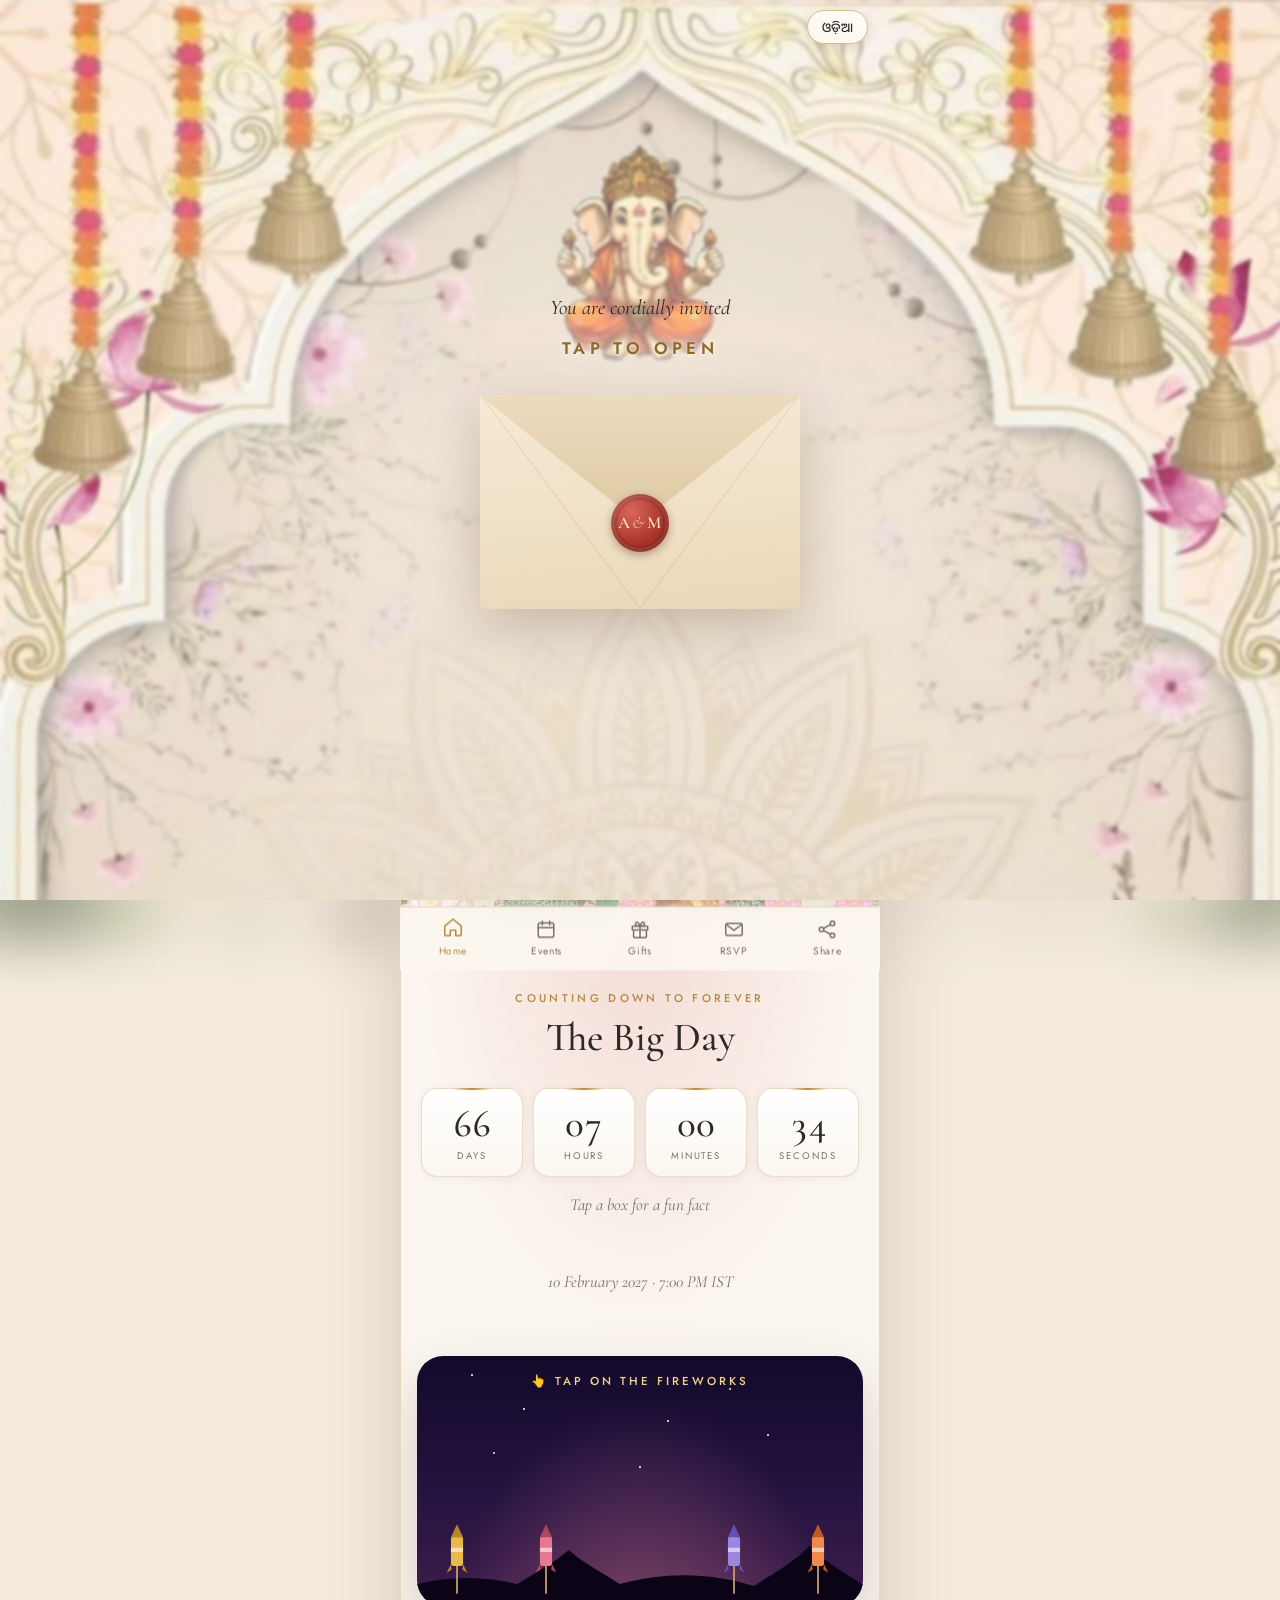
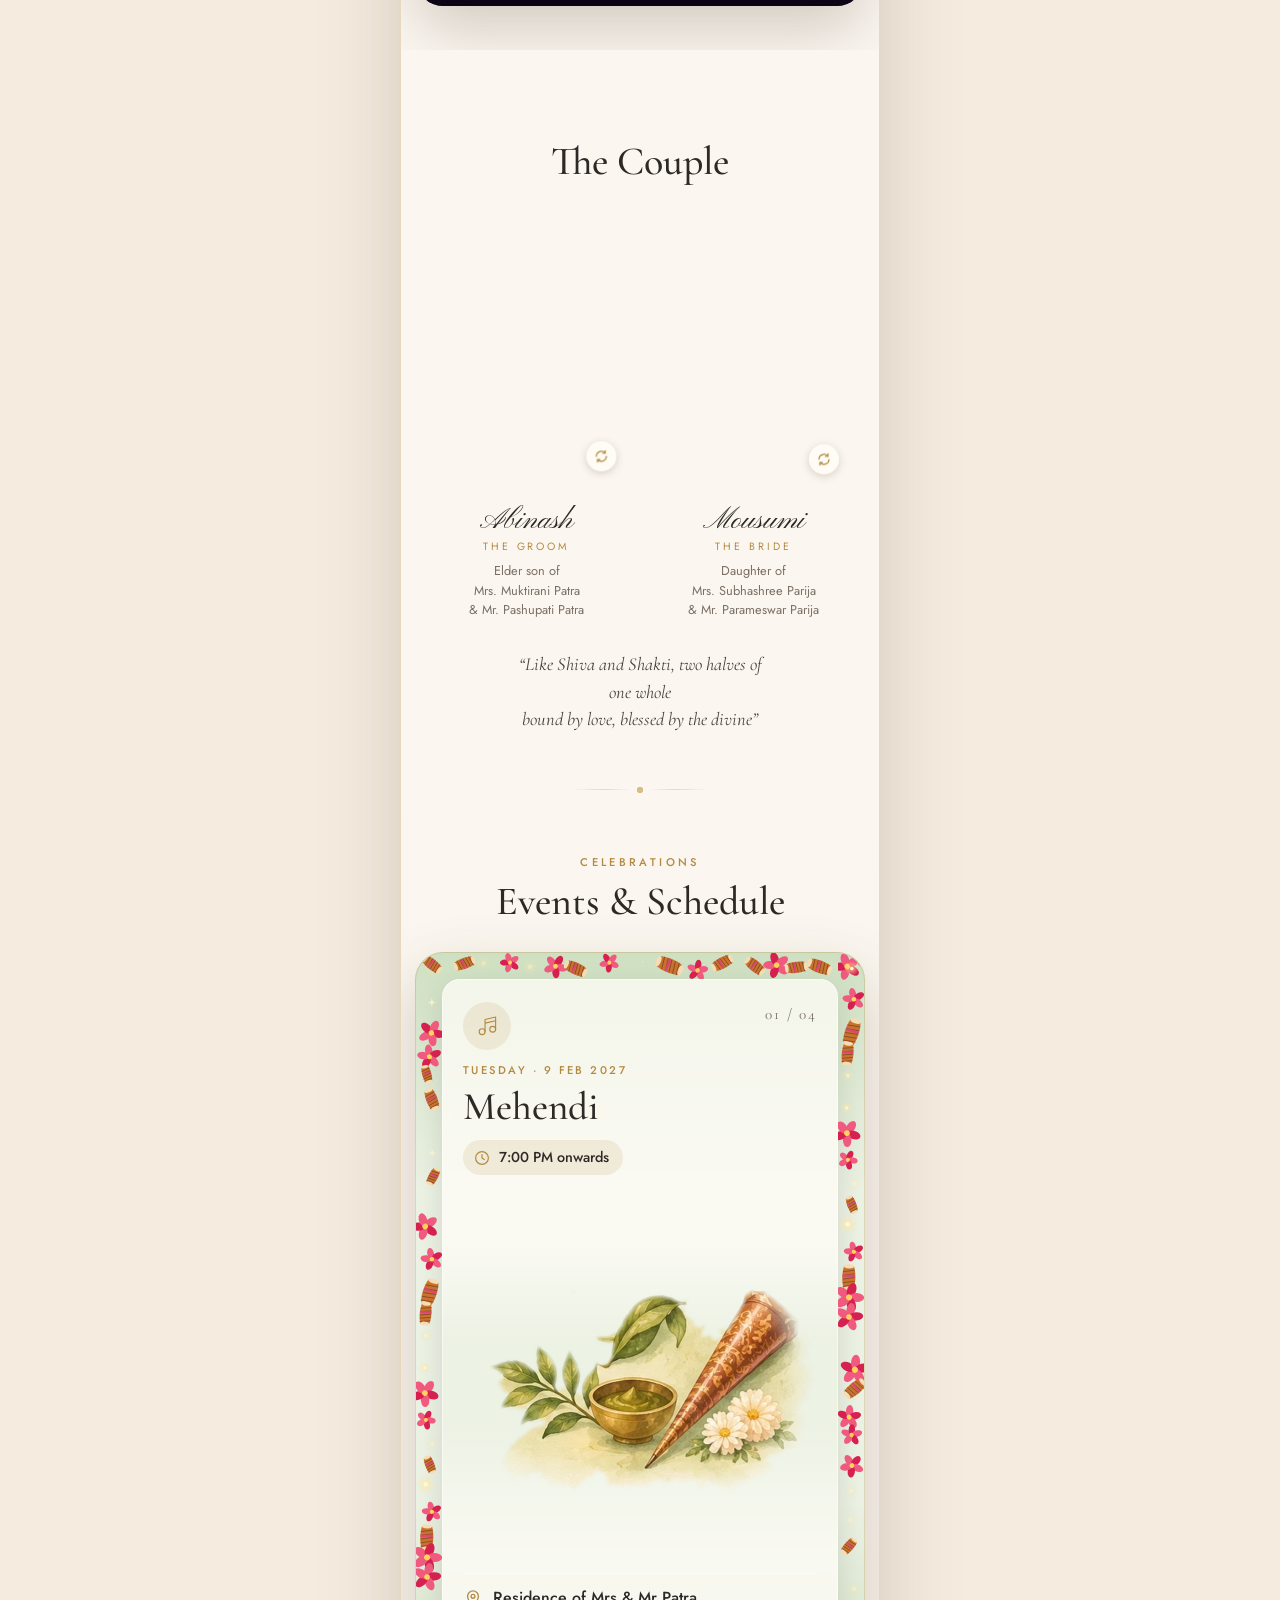
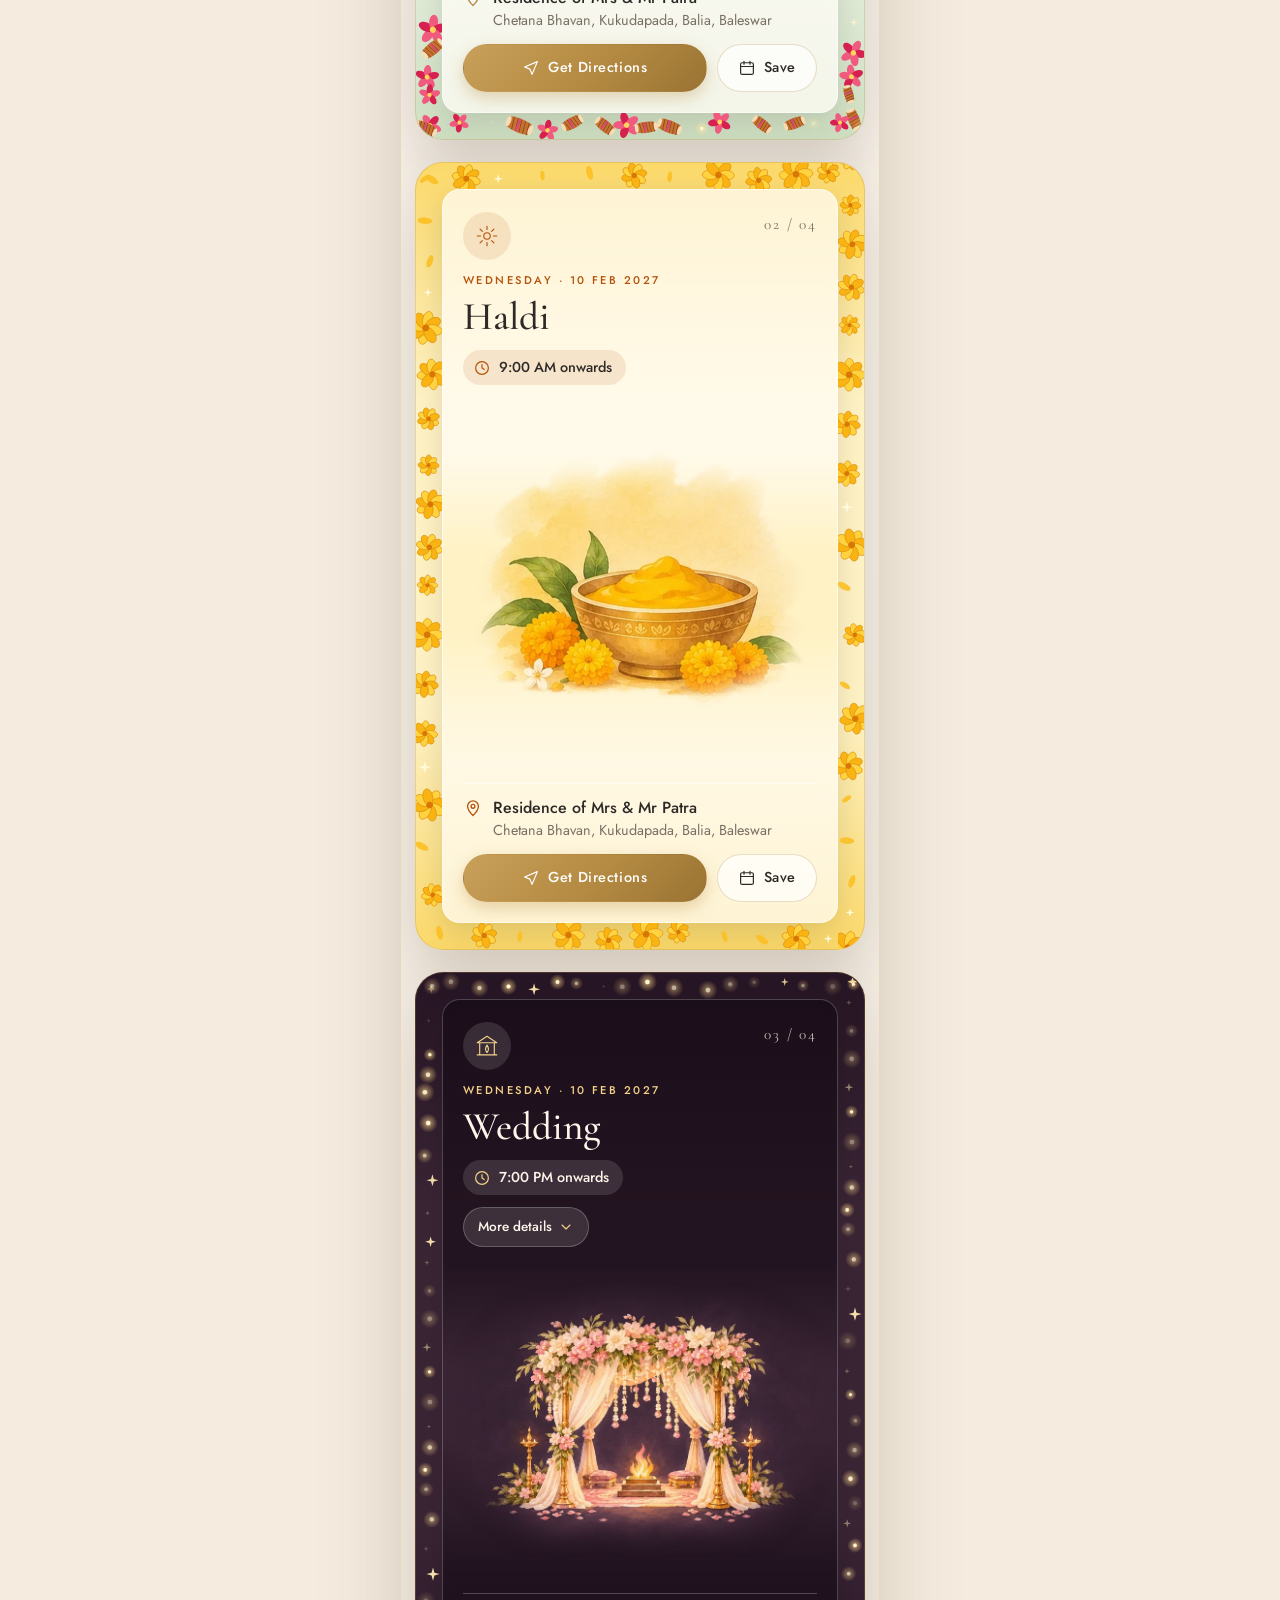
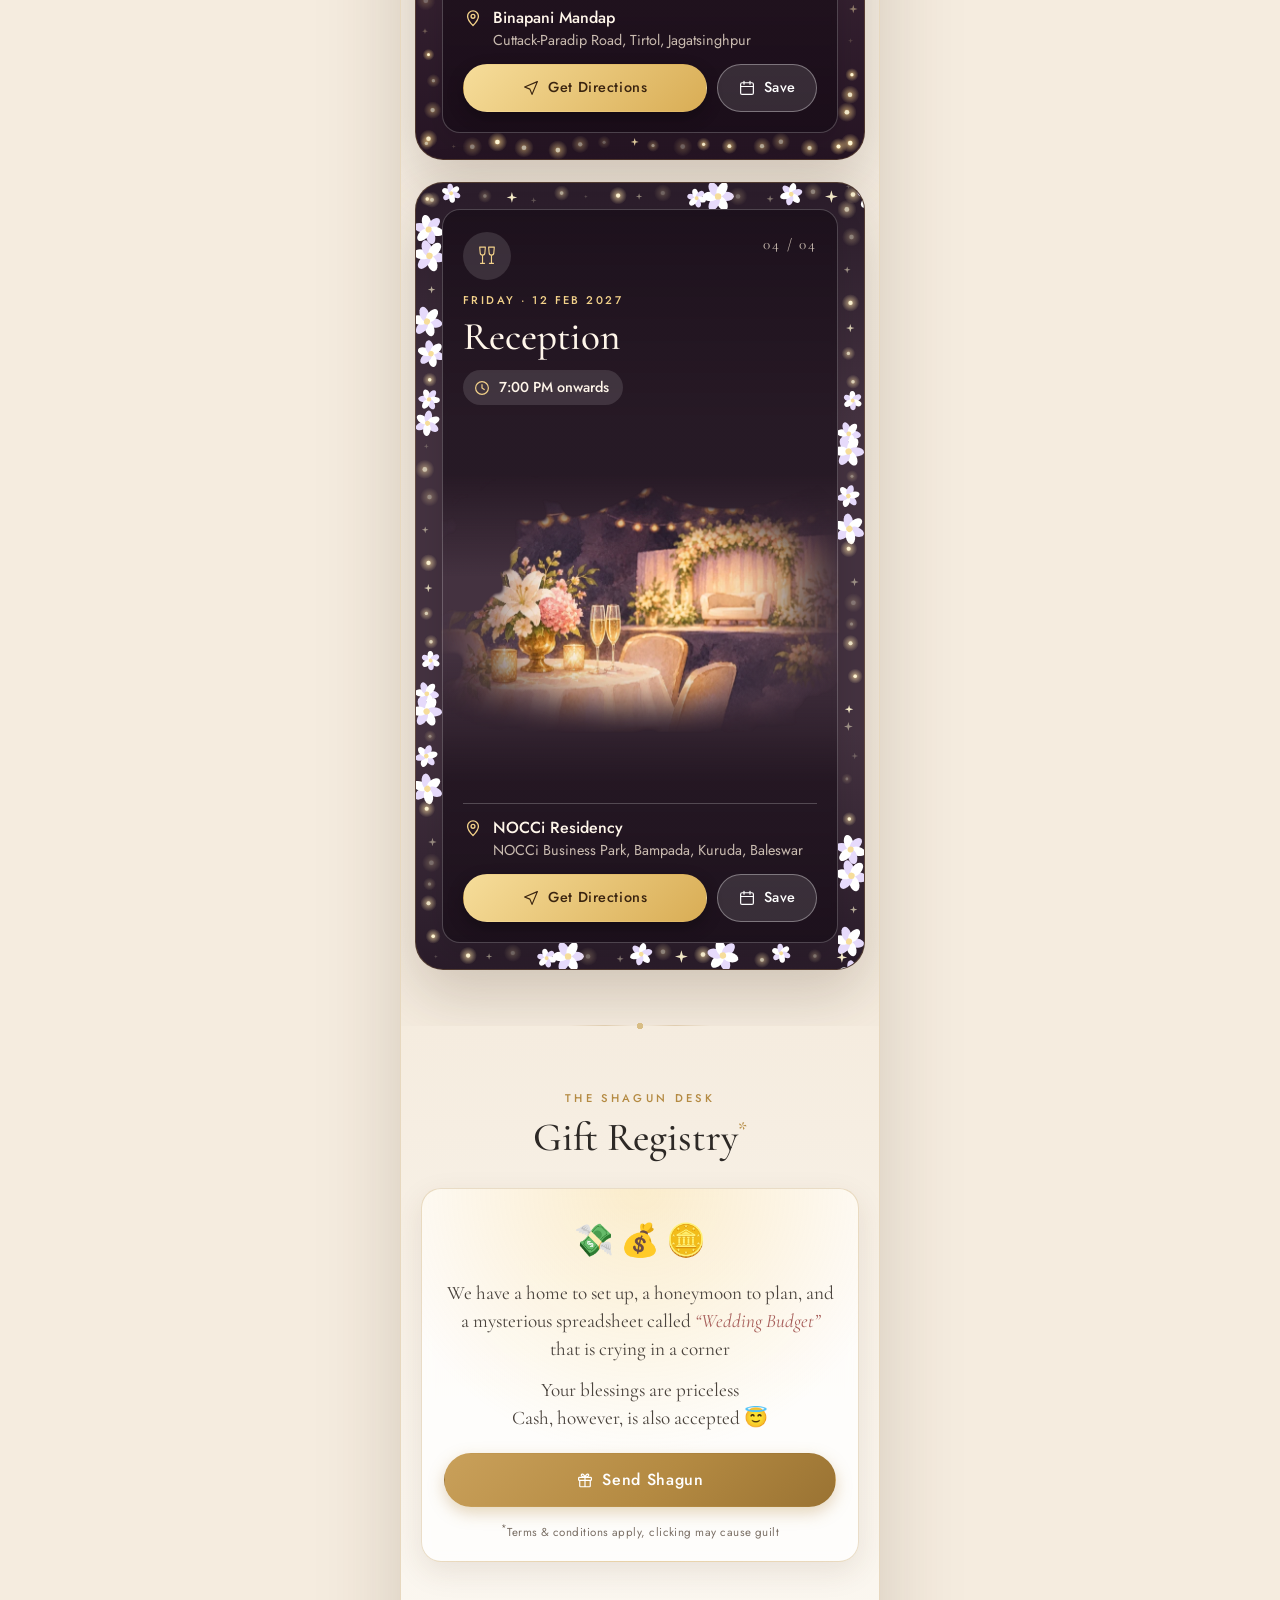
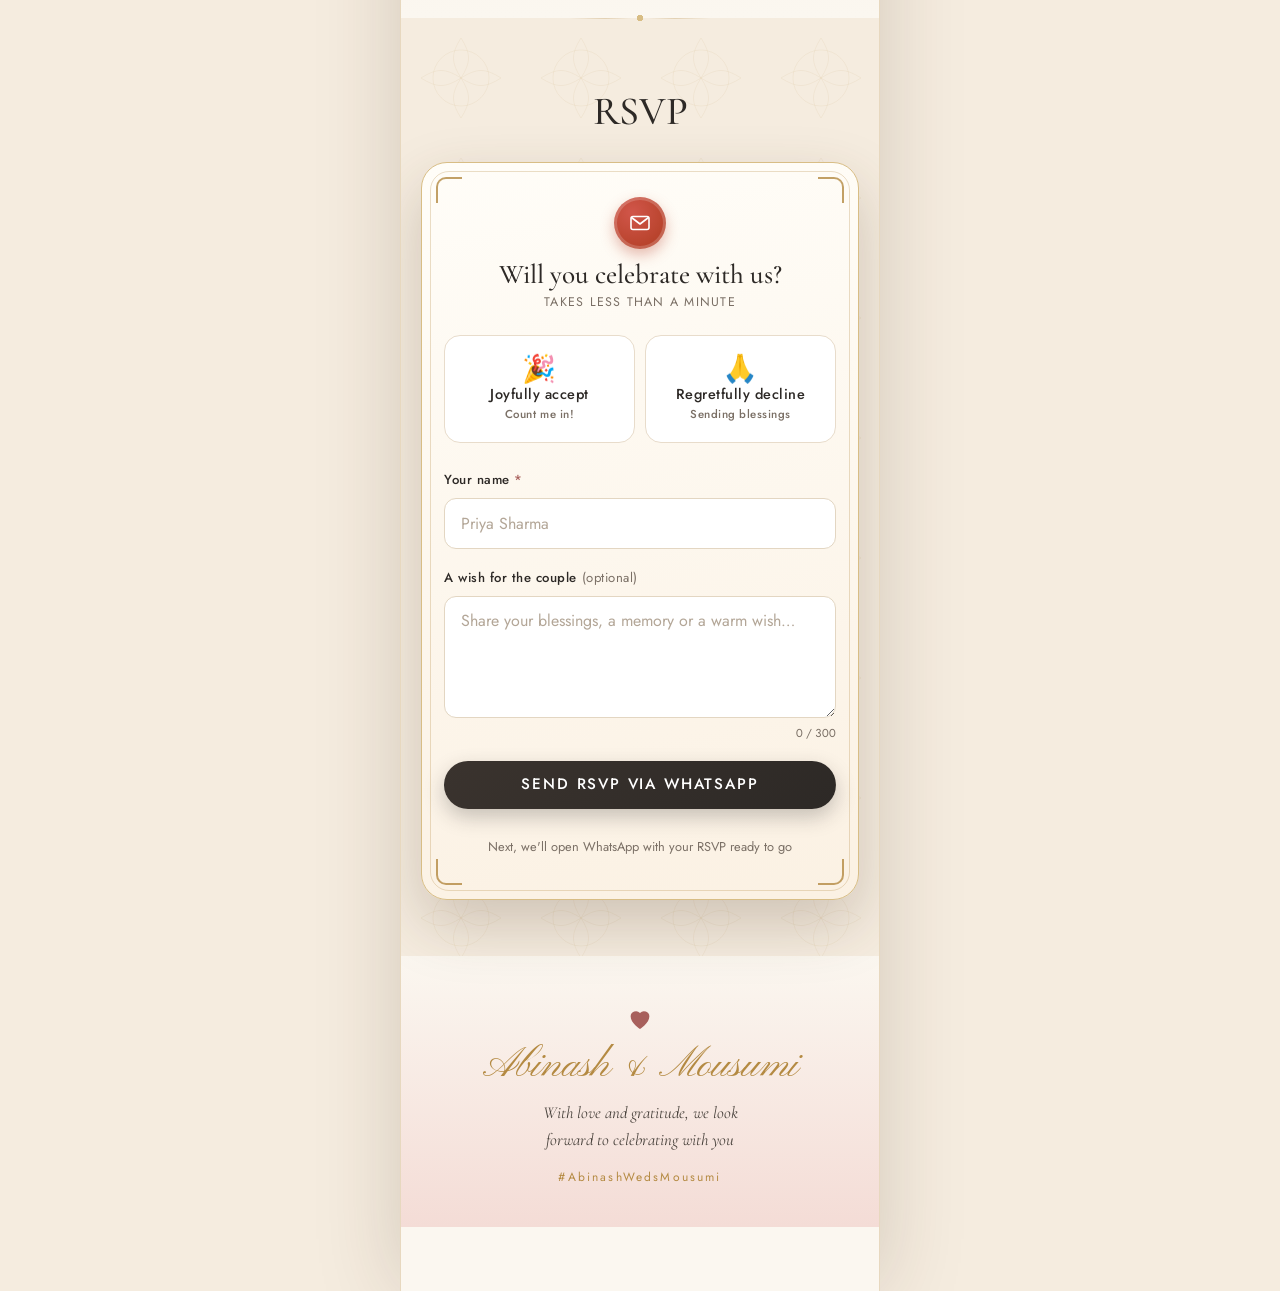
==== commit 12714aa9: "Add comment to main HTML file" ====
--- a/abinash/v1/index.html
+++ b/abinash/v1/index.html
@@ -1,3 +1,4 @@
+/* This the main HTML File*/
 <!DOCTYPE html>
 <html lang="en" class="no-js">
 <head>
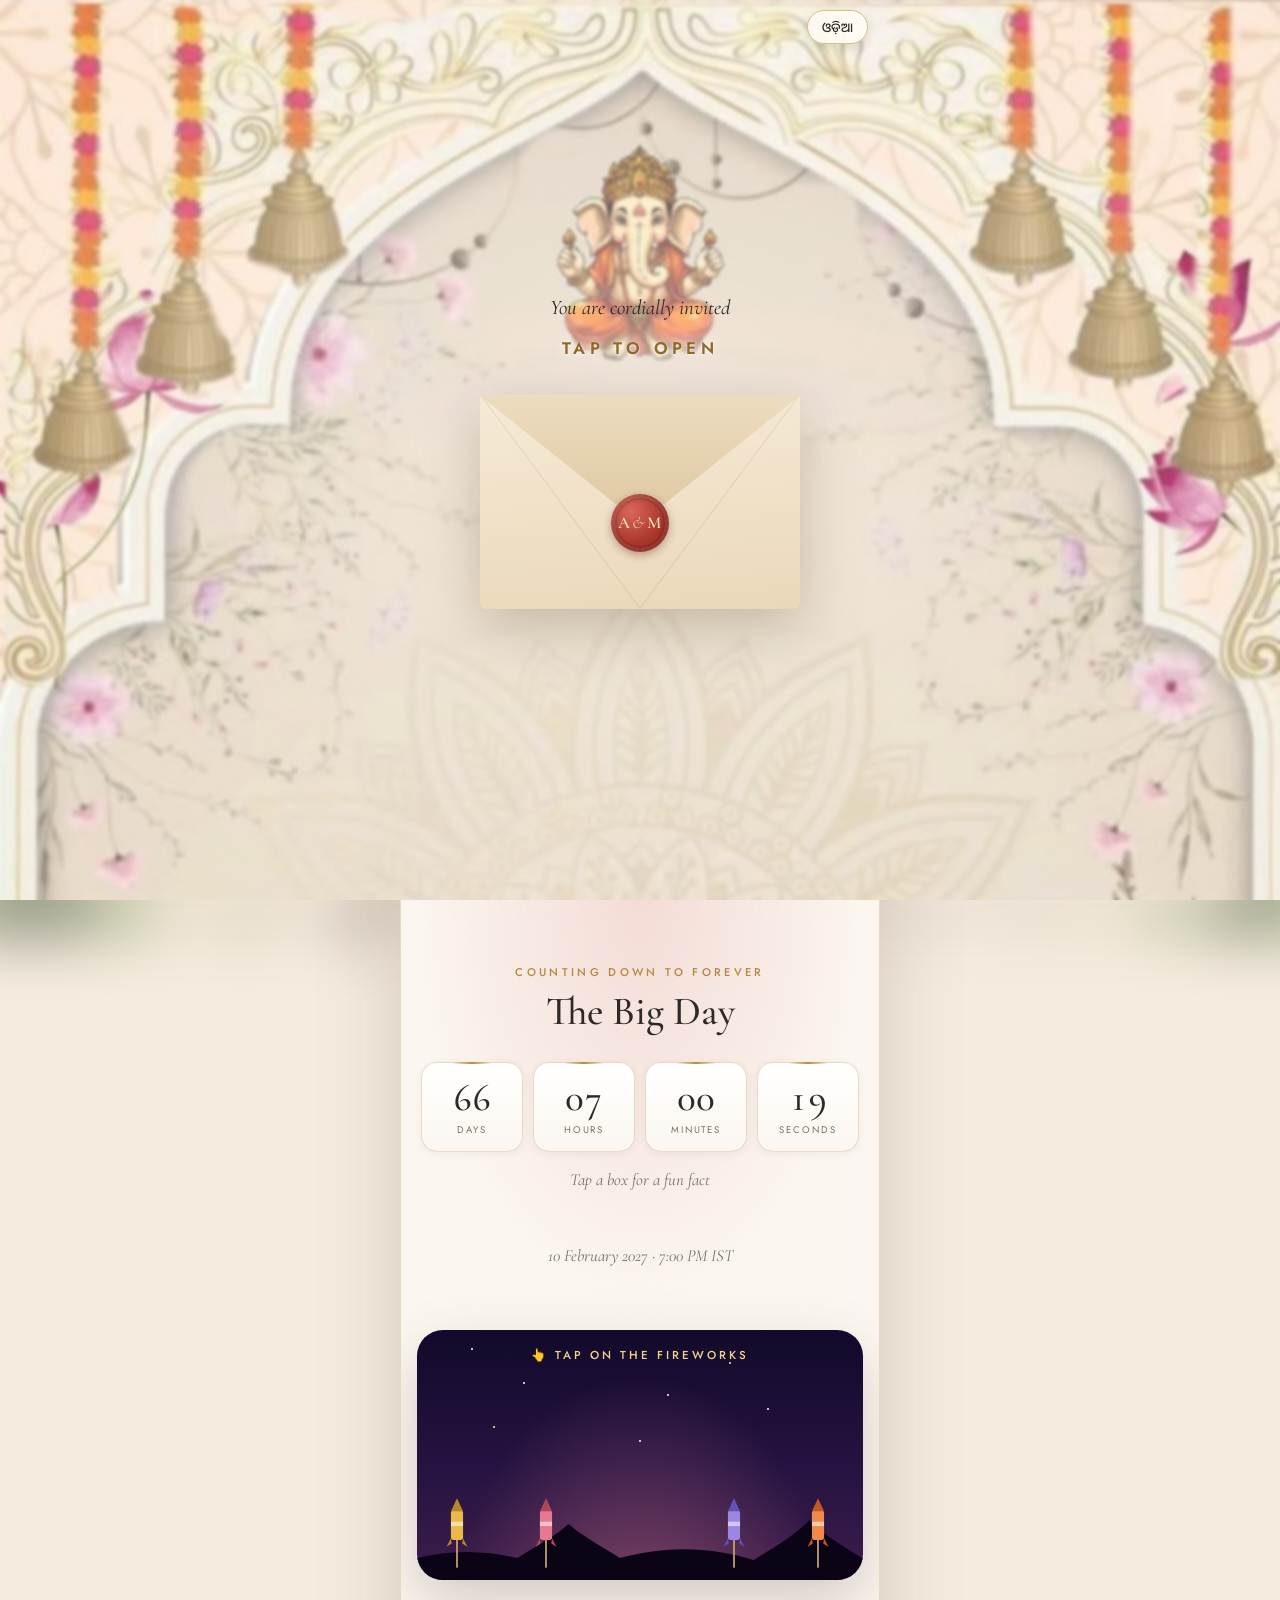
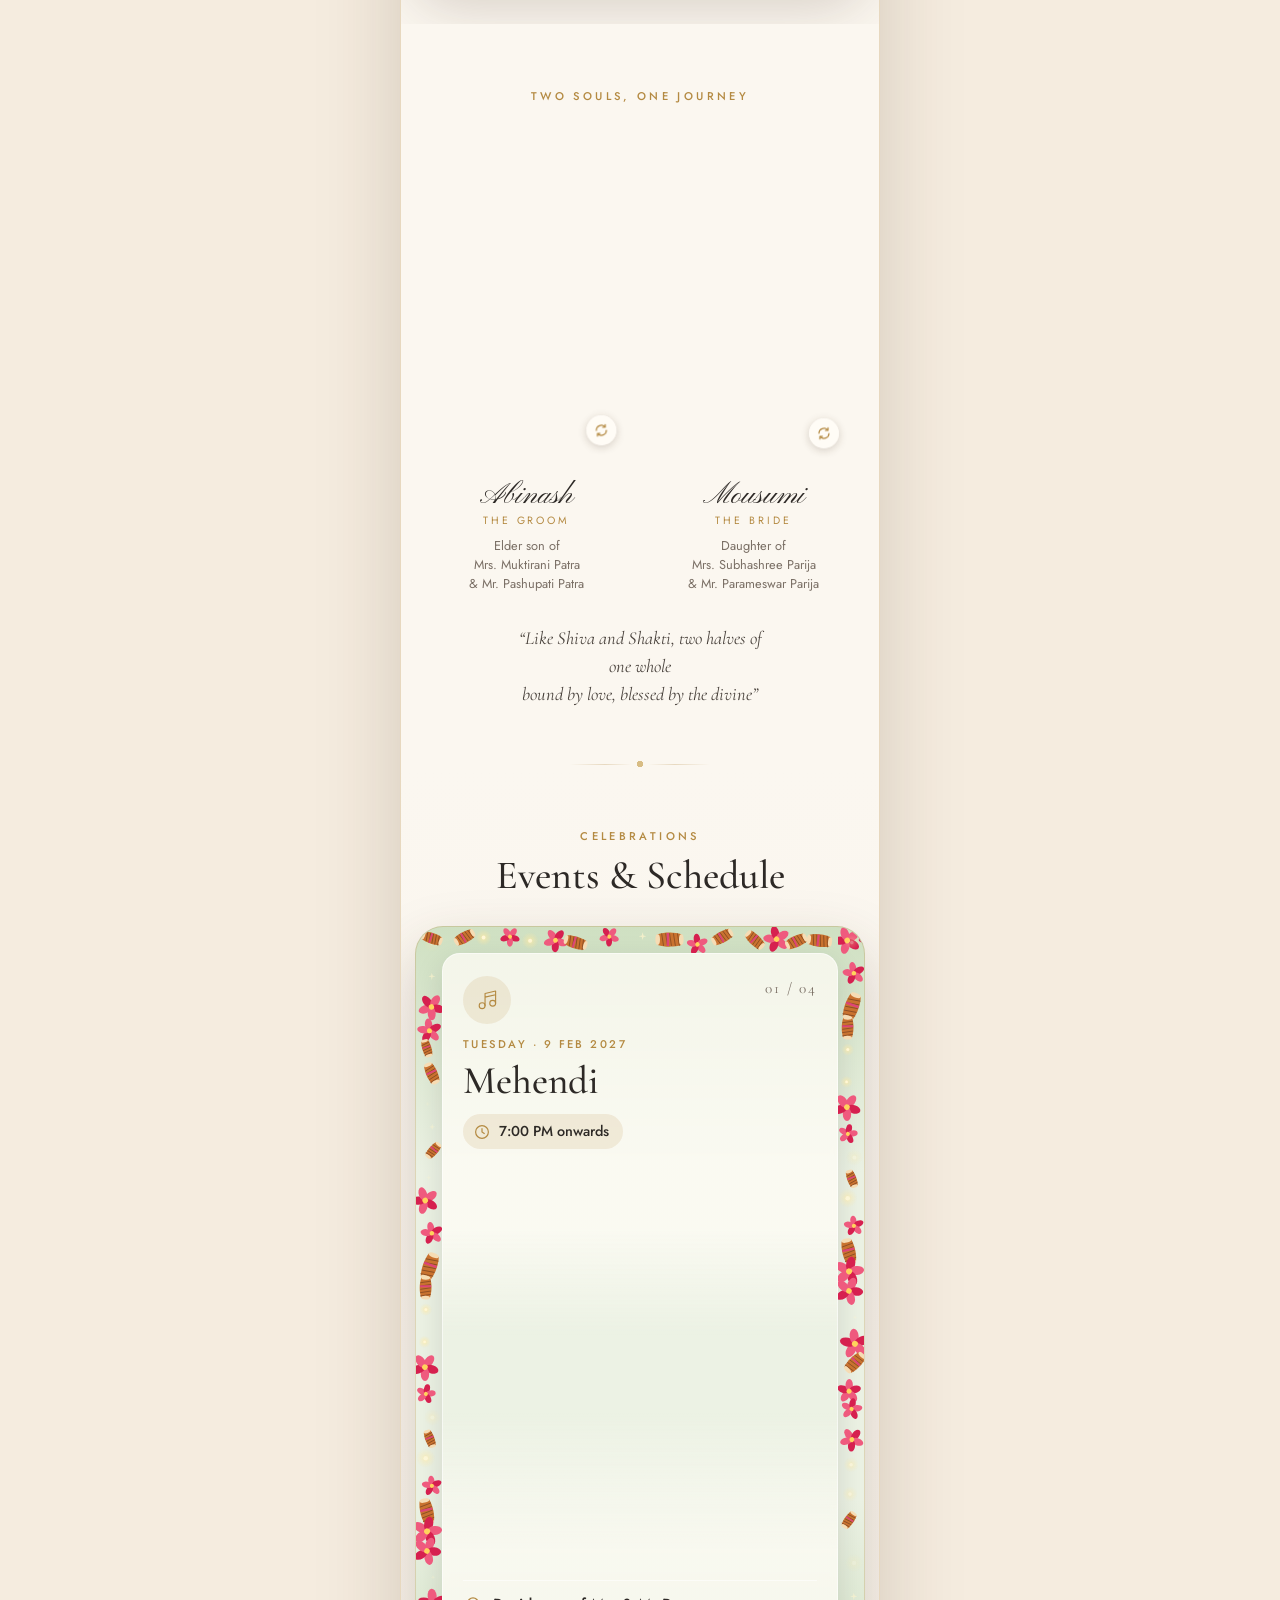
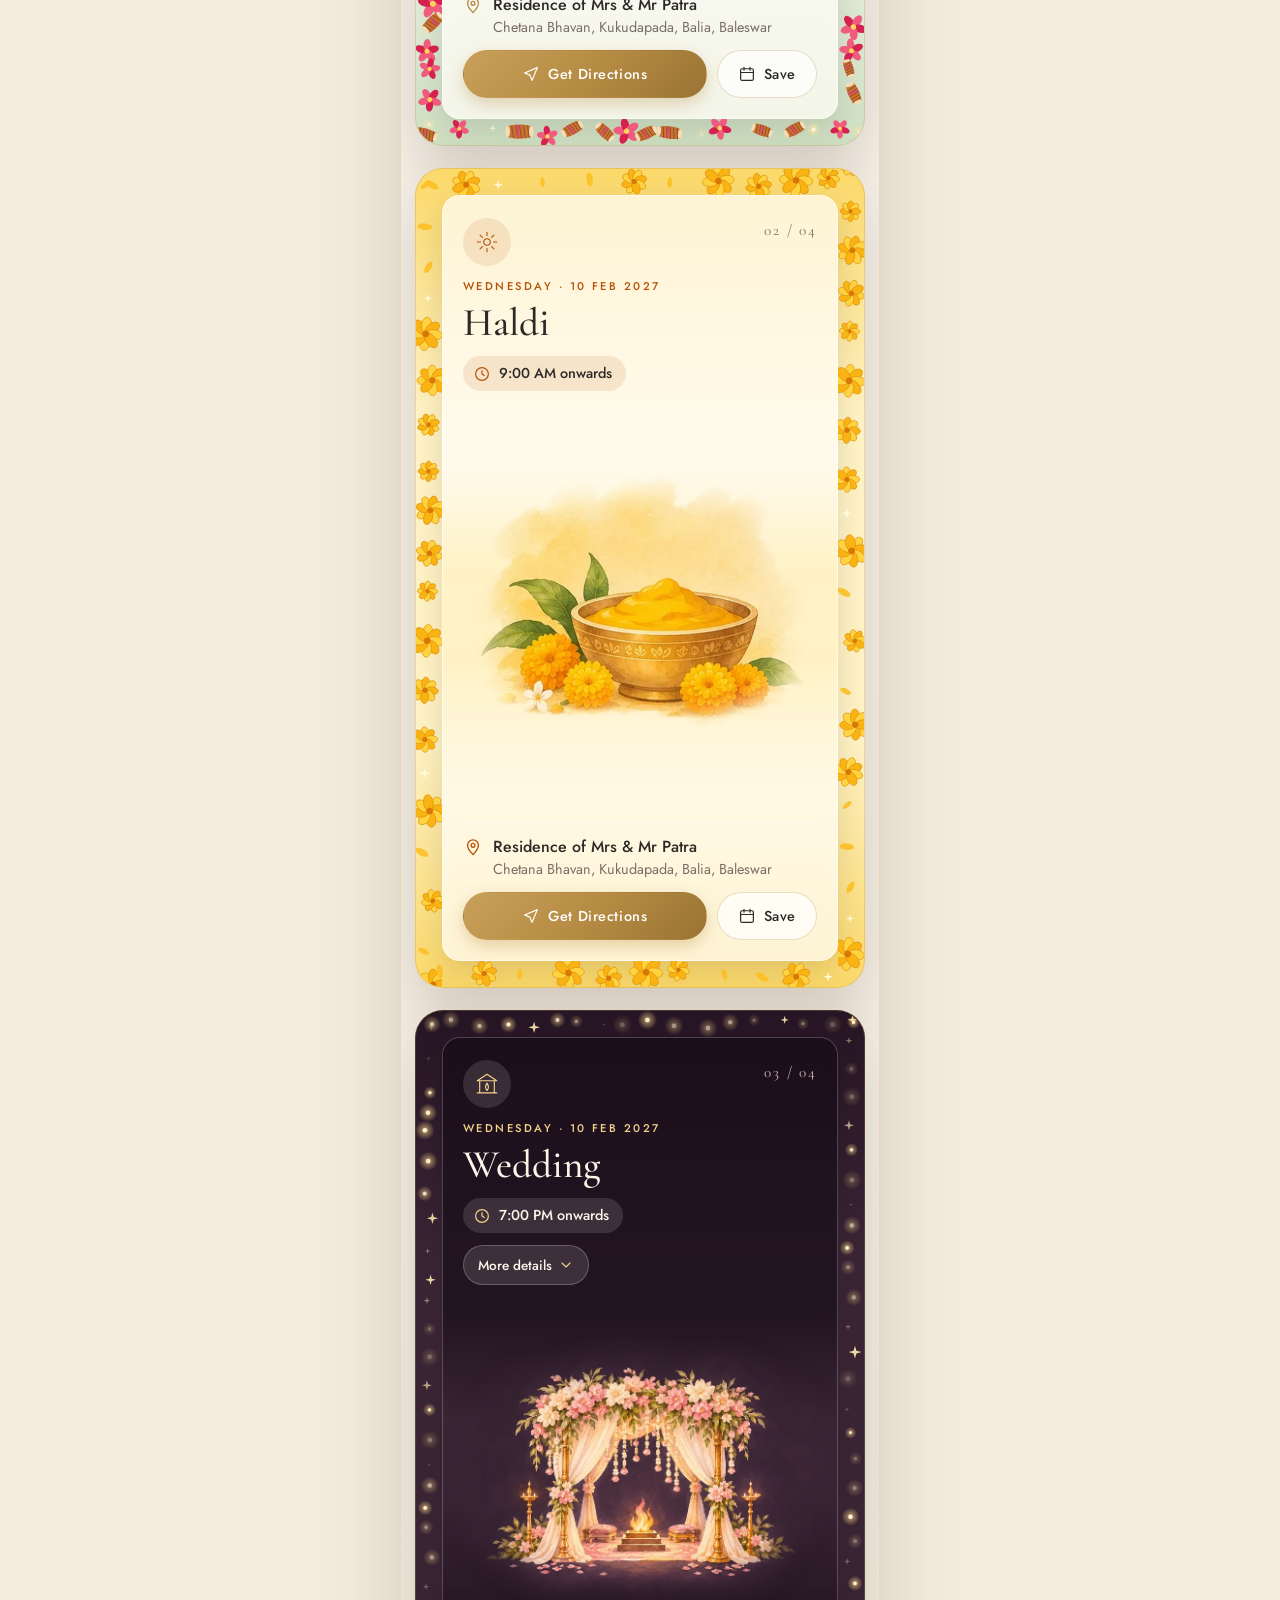
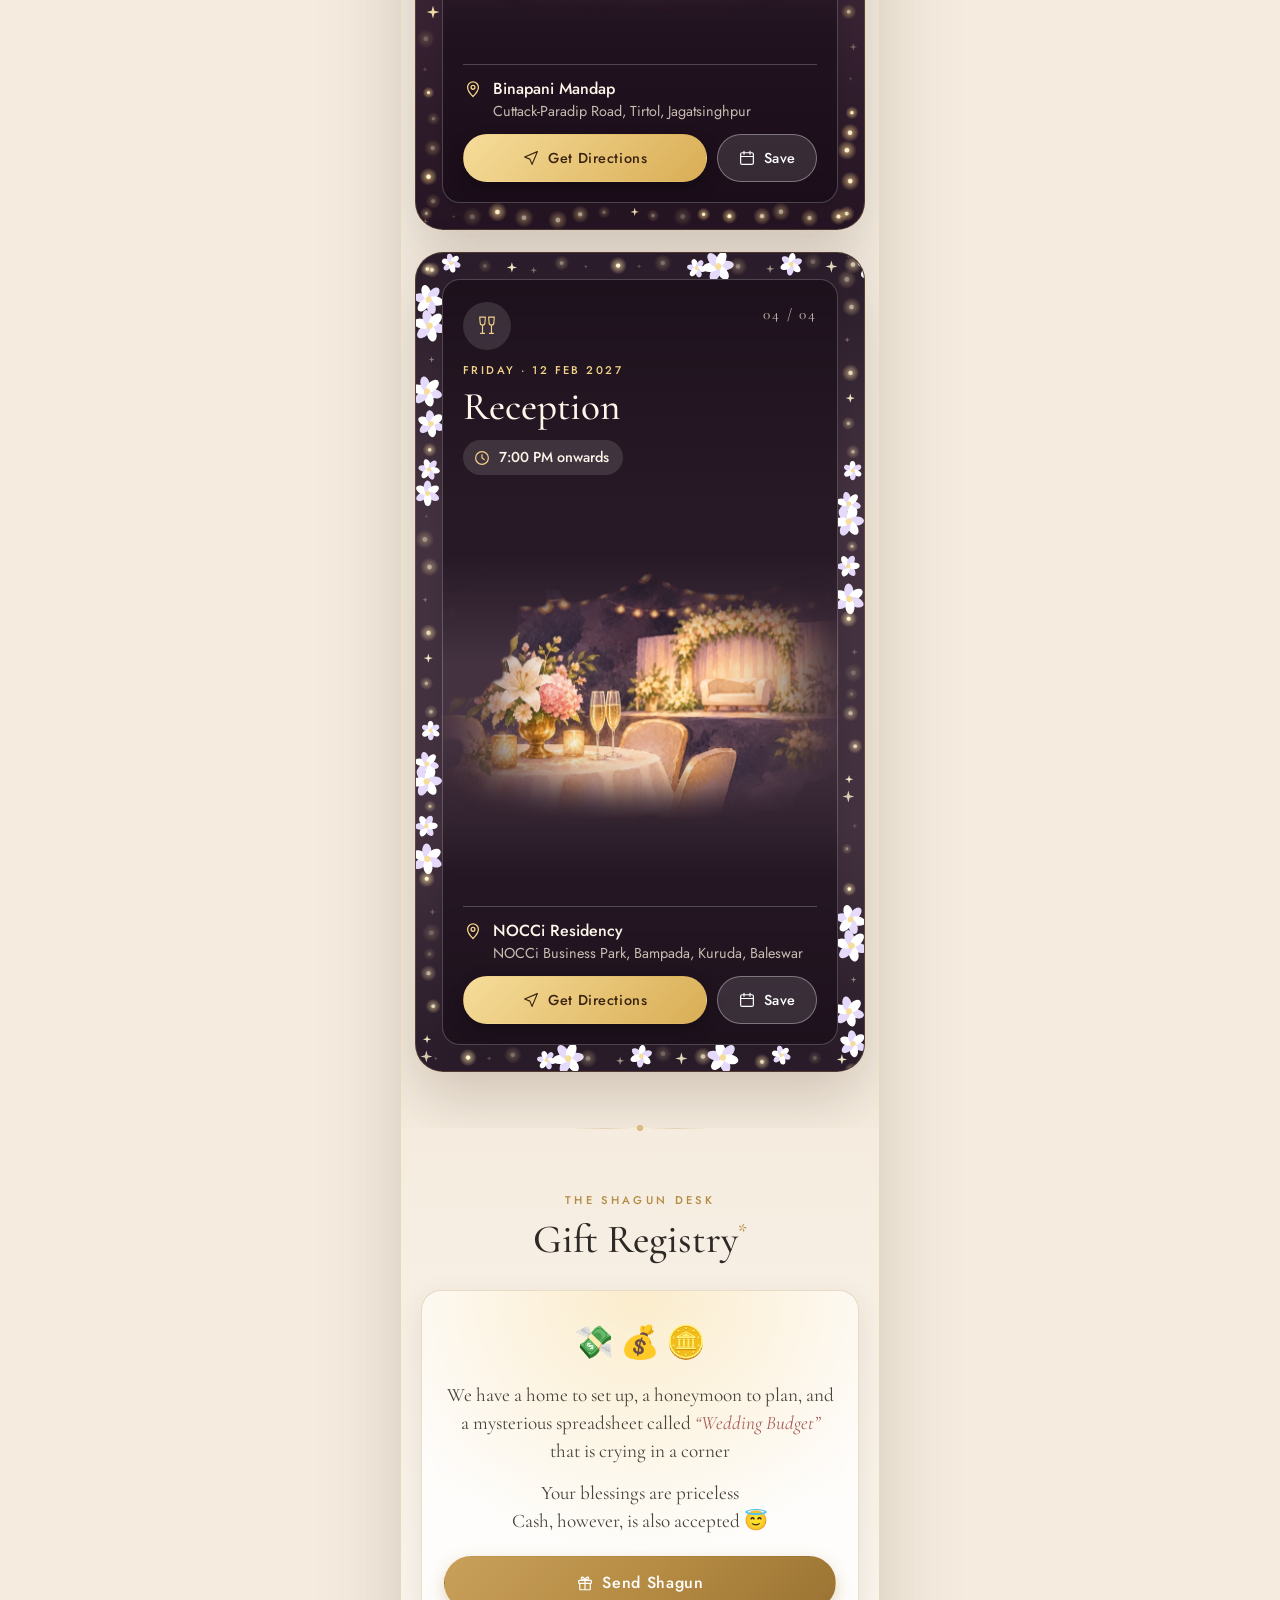
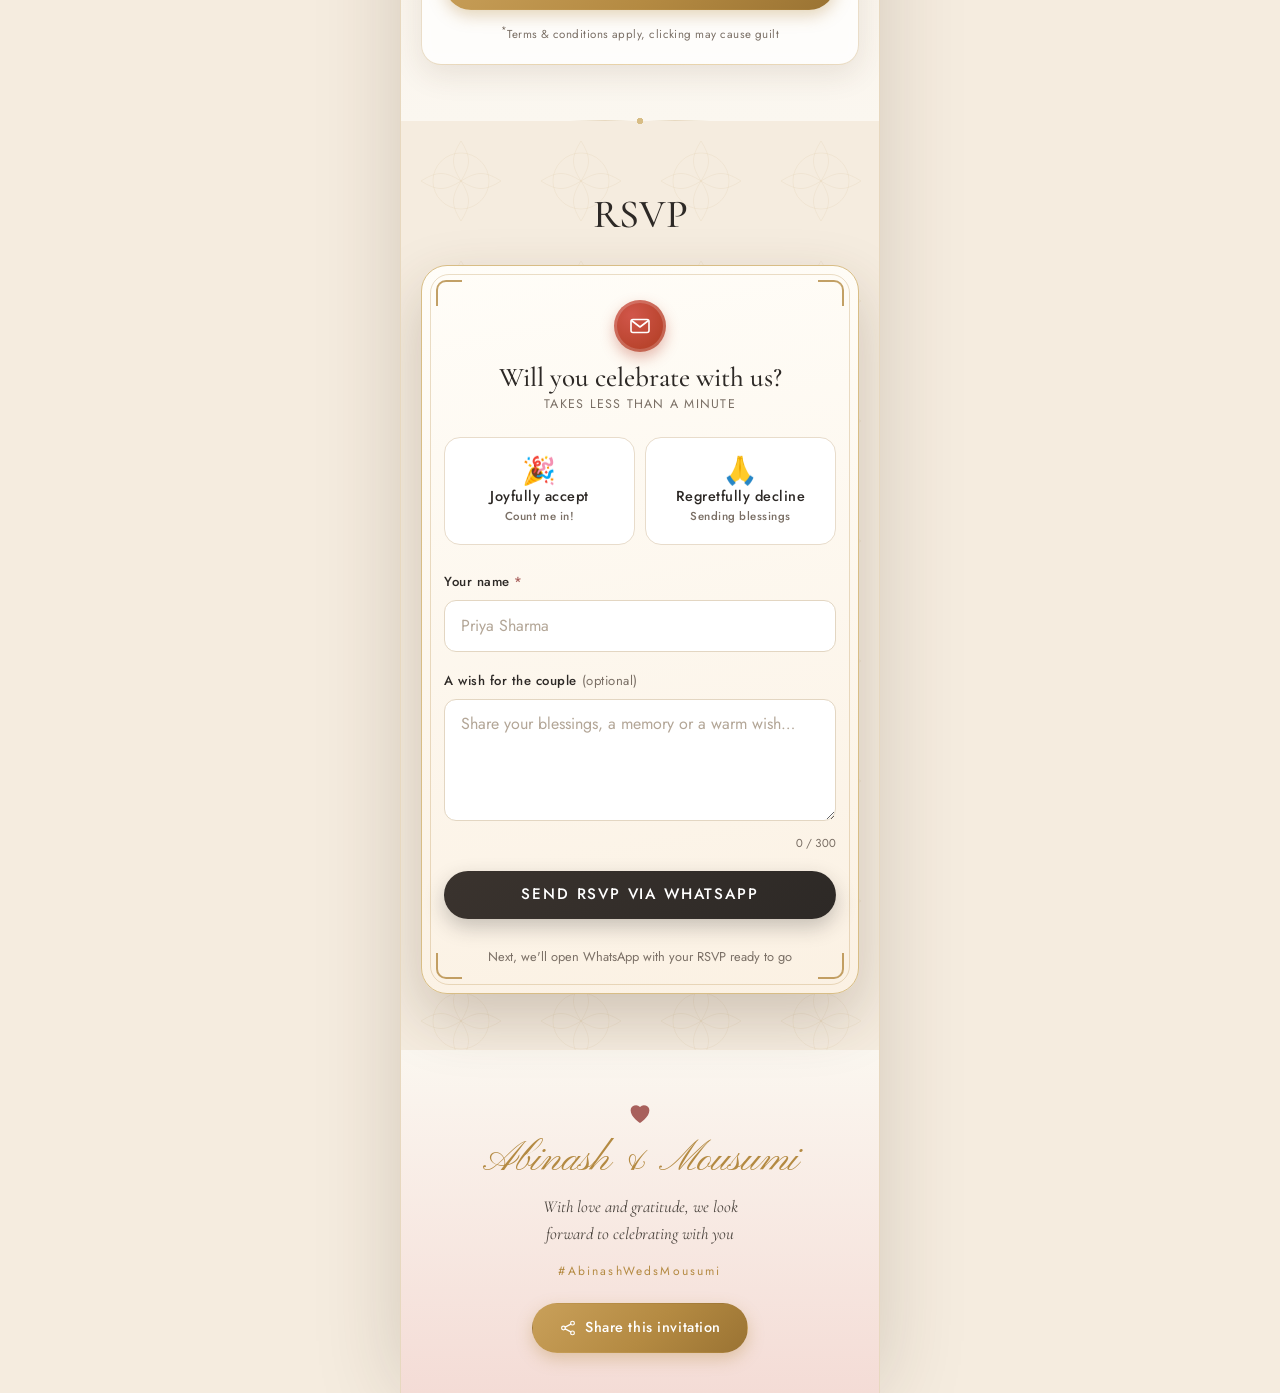
==== commit 8f1b8602: "Remove the bottom navigation bar; add a Share button at the end of the page Co-Authored-By: Claude S" ====
--- a/abinash/v1/index.html
+++ b/abinash/v1/index.html
@@ -1,4 +1,3 @@
-/* This the main HTML File*/
 <!DOCTYPE html>
 <html lang="en" class="no-js">
 <head>
@@ -478,16 +477,9 @@
       <p class="footer__names"><span data-or="ଅବିନାଶ">Abinash</span> <span><span data-or="ଓ">&amp;</span></span> <span data-or="ମୌସୁମୀ">Mousumi</span></p>
       <p class="footer__text"><span data-or="ପ୍ରେମ ଓ କୃତଜ୍ଞତା ସହ, ଆପଣଙ୍କ ସହ ଏହି ଉତ୍ସବ ପାଳନ କରିବାକୁ ଅପେକ୍ଷାରେ ଅଛୁ">With love and gratitude, we look forward to celebrating with you</span></p>
       <p class="footer__tag">#AbinashWedsMousumi</p>
+      <button class="btn btn--gold footer__share" type="button" id="share-btn"><svg aria-hidden="true"><use href="#i-share"/></svg><span data-or="ନିମନ୍ତ୍ରଣ ଶେୟାର୍ କରନ୍ତୁ">Share this invitation</span></button>
     </footer>
 
-    <!-- Bottom nav (social-app style) -->
-    <nav class="tabbar" id="tabbar" aria-label="Sections">
-      <a class="tabbar__item is-active" href="#home"><svg aria-hidden="true"><use href="#i-home"/></svg><span><span data-or="ହୋମ୍">Home</span></span></a>
-      <a class="tabbar__item" href="#events"><svg aria-hidden="true"><use href="#i-calendar"/></svg><span><span data-or="କାର୍ଯ୍ୟକ୍ରମ">Events</span></span></a>
-      <a class="tabbar__item" href="#gifts"><svg aria-hidden="true"><use href="#i-gift"/></svg><span><span data-or="ଉପହାର">Gifts</span></span></a>
-      <a class="tabbar__item" href="#rsvp"><svg aria-hidden="true"><use href="#i-mail"/></svg><span><span data-or="ଉତ୍ତର">RSVP</span></span></a>
-      <button class="tabbar__item" type="button" id="share-btn"><svg aria-hidden="true"><use href="#i-share"/></svg><span><span data-or="ଶେୟାର୍">Share</span></span></button>
-    </nav>
   </div>
 
   <!-- Shagun popup -->
--- a/css/styles.css
+++ b/css/styles.css
@@ -35,7 +35,6 @@
   --shadow: 0 10px 30px rgba(74, 52, 30, 0.10);
   --shadow-lg: 0 24px 60px rgba(74, 52, 30, 0.22);
   --ease: cubic-bezier(0.22, 1, 0.36, 1);
-  --tabbar-h: 64px;
   --safe-b: env(safe-area-inset-bottom, 0px);
 }
 
@@ -45,7 +44,7 @@
   -webkit-text-size-adjust: 100%;
   scroll-behavior: smooth;
   scroll-padding-top: 12px;
-  scroll-padding-bottom: calc(var(--tabbar-h) + 24px);
+  scroll-padding-bottom: 24px;
 }
 body {
   margin: 0;
@@ -94,7 +93,7 @@
   background: var(--ivory);
   box-shadow: 0 0 80px rgba(60, 40, 20, 0.18);
   overflow: hidden; /* guarantees zero horizontal scroll */
-  padding-bottom: calc(var(--tabbar-h) + var(--safe-b));
+  padding-bottom: var(--safe-b);
 }
 
 /* ---------- 4. Envelope opener ---------- */
@@ -777,7 +776,7 @@
   --g0: #f7cdbd; --g1: #fde8de; --g2: #fde8de; --g3: #f7cdbd;
   position: relative;
   display: flex;
-  min-height: clamp(580px, calc(100svh - var(--tabbar-h) - 48px), 820px);
+  min-height: clamp(580px, calc(100svh - 48px), 820px);
   padding: var(--band);
   border-radius: 28px;
   overflow: hidden;
@@ -1349,45 +1348,6 @@
 .footer__text { max-width: 30ch; margin: 8px auto 0; font-family: var(--font-serif); font-style: italic; font-size: 1.05rem; color: var(--ink); }
 .footer__tag { margin-top: 14px; font-size: 0.75rem; letter-spacing: 0.18em; color: var(--gold); }
 
-/* ---------- 14. Bottom tab bar ---------- */
-.tabbar {
-  position: fixed;
-  left: 50%;
-  bottom: 0;
-  z-index: 50;
-  width: var(--app-w);
-  display: grid;
-  grid-template-columns: repeat(5, 1fr);
-  height: calc(var(--tabbar-h) + var(--safe-b));
-  padding: 0 6px var(--safe-b);
-  background: rgba(251, 247, 240, 0.88);
-  backdrop-filter: blur(14px) saturate(1.2);
-  -webkit-backdrop-filter: blur(14px) saturate(1.2);
-  border-top: 1px solid var(--line);
-  transform: translate(-50%, 110%);
-  transition: transform 0.6s var(--ease) 0.4s;
-}
-body.is-open .tabbar { transform: translate(-50%, 0); }
-.tabbar__item {
-  display: flex;
-  flex-direction: column;
-  align-items: center;
-  justify-content: center;
-  gap: 3px;
-  min-height: 48px;
-  border: 0;
-  background: none;
-  text-decoration: none;
-  font-size: 0.64rem;
-  letter-spacing: 0.06em;
-  color: var(--muted);
-  transition: color 0.2s;
-  touch-action: manipulation;
-}
-.tabbar__item svg { width: 22px; height: 22px; transition: transform 0.25s var(--ease); }
-.tabbar__item.is-active { color: var(--gold); }
-.tabbar__item.is-active svg { transform: translateY(-2px); animation: tabBounce 0.55s var(--ease); }
-
 /* ---------- 14a. Language switch ---------- */
 .lang {
   position: fixed;
@@ -1478,7 +1438,7 @@
 .toast {
   position: fixed;
   left: 50%;
-  bottom: calc(var(--tabbar-h) + var(--safe-b) + 16px);
+  bottom: calc(var(--safe-b) + 24px);
   z-index: 120;
   max-width: calc(var(--app-w) - 40px);
   padding: 12px 20px;
@@ -1500,7 +1460,6 @@
 .no-js .reveal, .no-js .hero__content > * { opacity: 1; transform: none; }
 .no-js .opener { display: none; }
 .no-js body.is-locked { overflow: auto; height: auto; }
-.no-js .tabbar { transform: translate(-50%, 0); }
 .no-js .scroll-cue { opacity: 1; }
 
 /* ---------- 17. Keyframes ---------- */
@@ -1528,7 +1487,6 @@
 @keyframes sealPulse { 0%, 100% { transform: scale(1); box-shadow: 0 3px 8px rgba(80, 20, 10, 0.35), 0 0 0 0 rgba(216, 102, 90, 0.5), inset 0 0 0 4px rgba(255, 255, 255, 0.08); } 50% { transform: scale(1.07); box-shadow: 0 5px 12px rgba(80, 20, 10, 0.4), 0 0 0 10px rgba(216, 102, 90, 0), inset 0 0 0 4px rgba(255, 255, 255, 0.08); } }
 @keyframes sealShine { 0% { background-position: -120% 0; } 45%, 100% { background-position: 120% 0; } }
 @keyframes bob { 0%, 100% { transform: translateY(0); } 50% { transform: translateY(5px); } }
-@keyframes tabBounce { 0% { transform: translateY(0) scale(1); } 40% { transform: translateY(-8px) scale(1.18); } 100% { transform: translateY(-2px) scale(1); } }
 @keyframes emojiBounce { 0% { transform: scale(0.3) rotate(-20deg); opacity: 0; } 55% { transform: scale(1.25) rotate(8deg); opacity: 1; } 80% { transform: scale(0.92) rotate(-4deg); } 100% { transform: scale(1) rotate(0); } }
 @keyframes twinkleStars { 0%, 100% { opacity: 0.35; } 50% { opacity: 1; } }
 @keyframes handTap { 0%, 100% { transform: translateY(0); } 50% { transform: translateY(-4px); } }
@@ -1586,3 +1544,6 @@
 
 /* "Tap to open": a deeper gold so it stays readable on the light artwork */
 .opener__tap { color: #8f6a2a; font-weight: 600; }
+
+/* the share button at the very end of the page */
+.footer__share { margin-top: 22px; min-height: 50px; padding: 0 26px; }
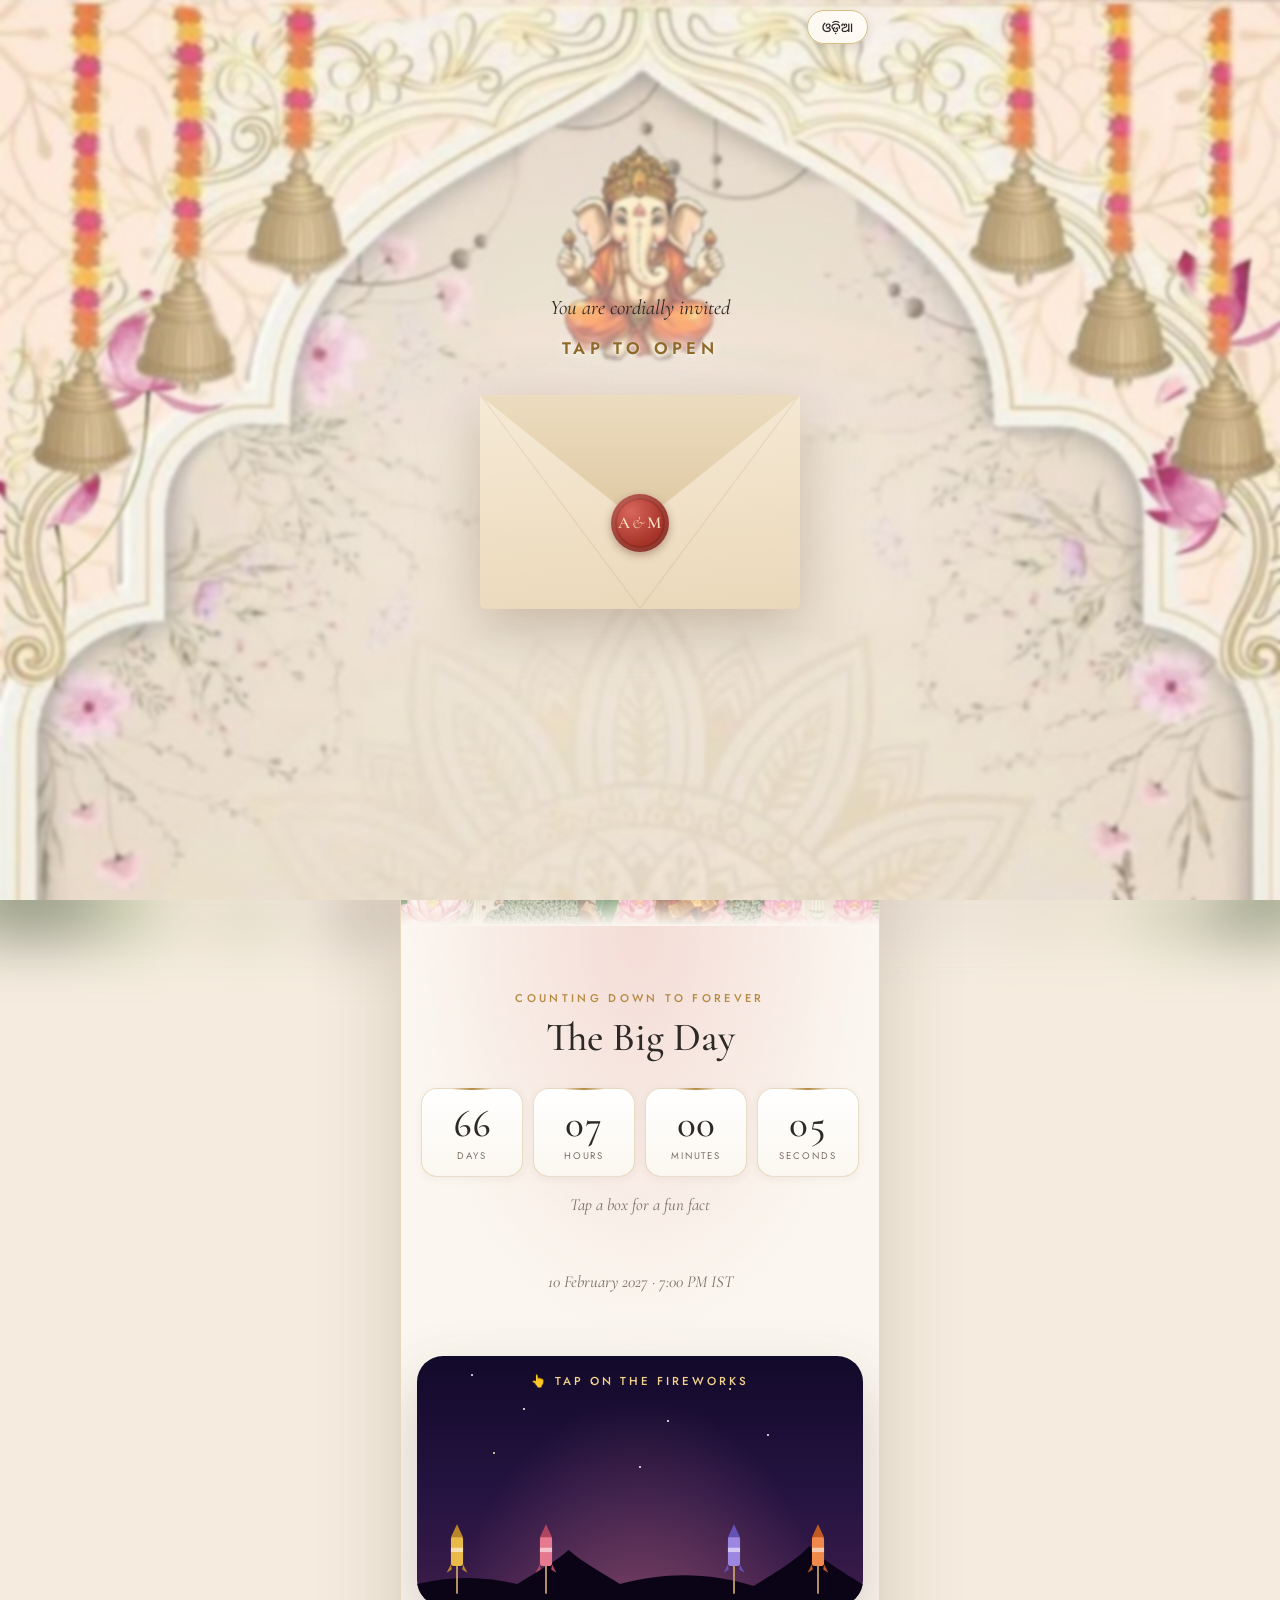
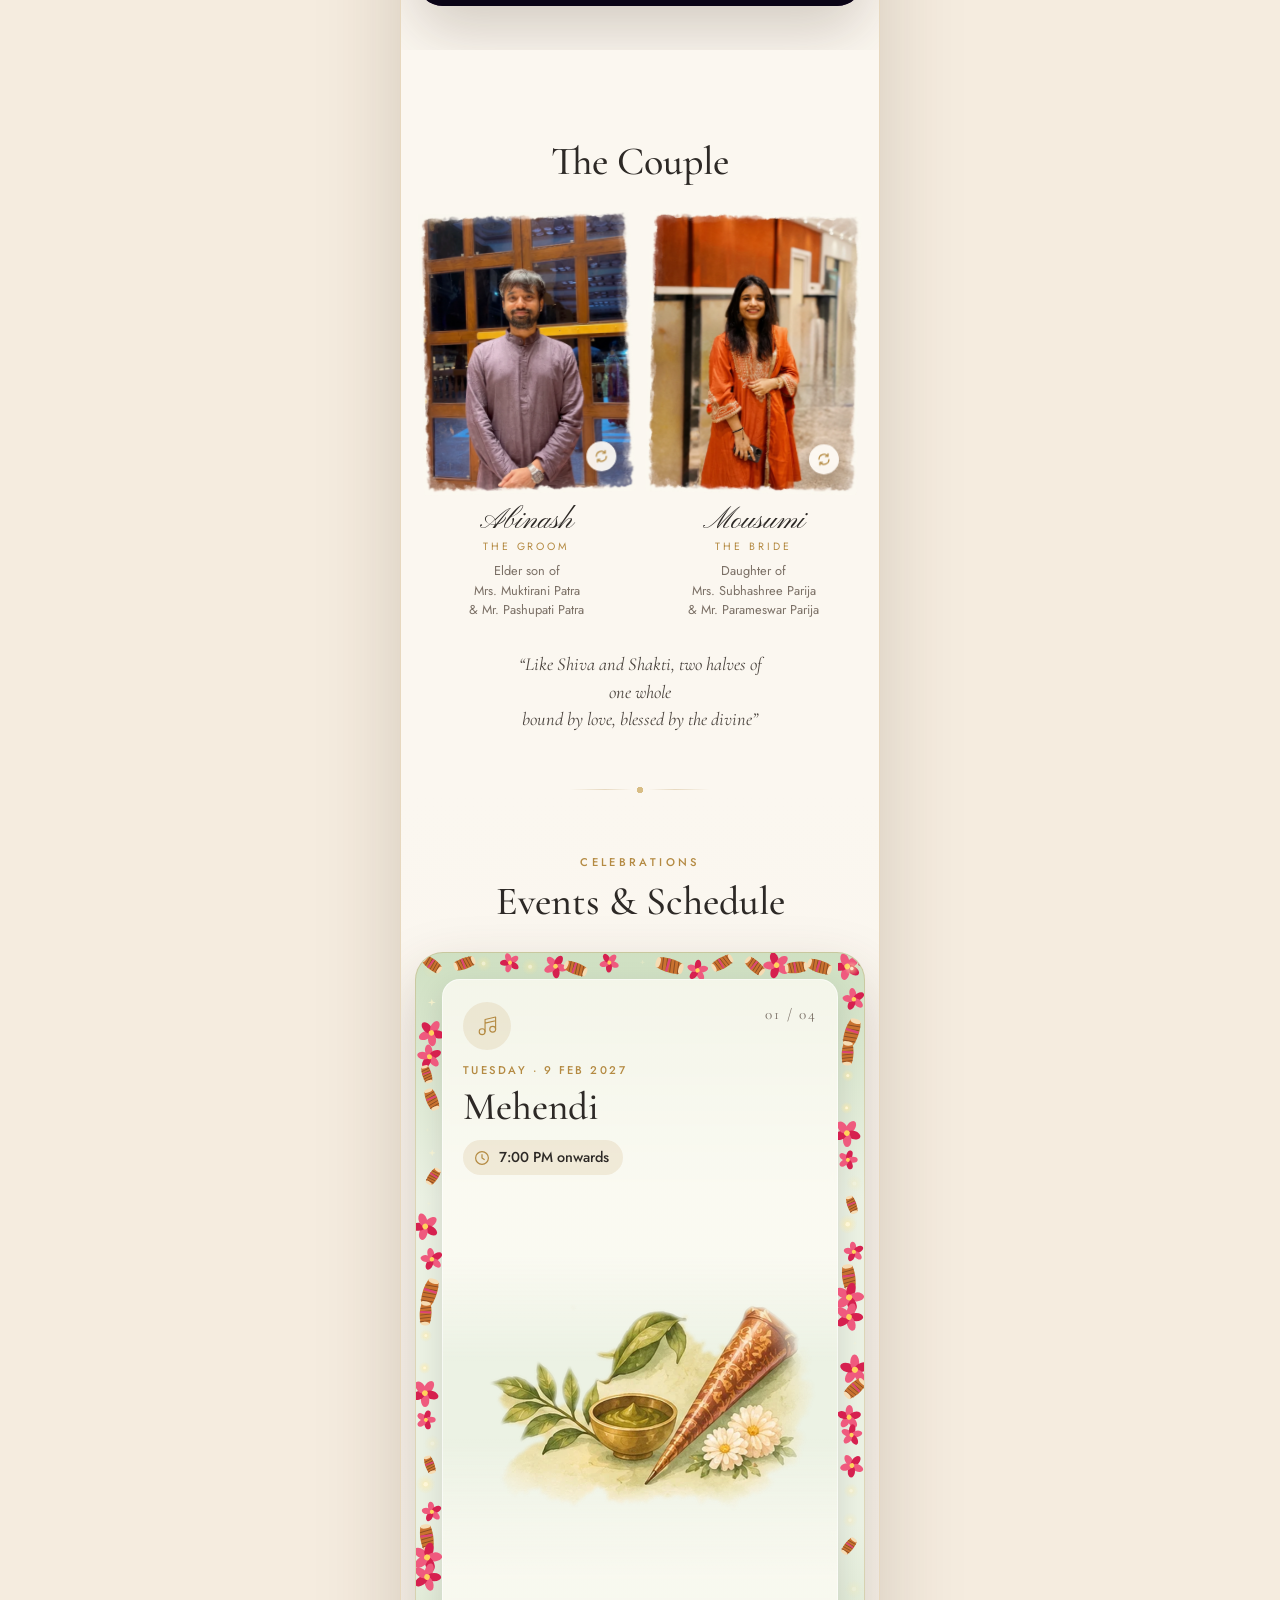
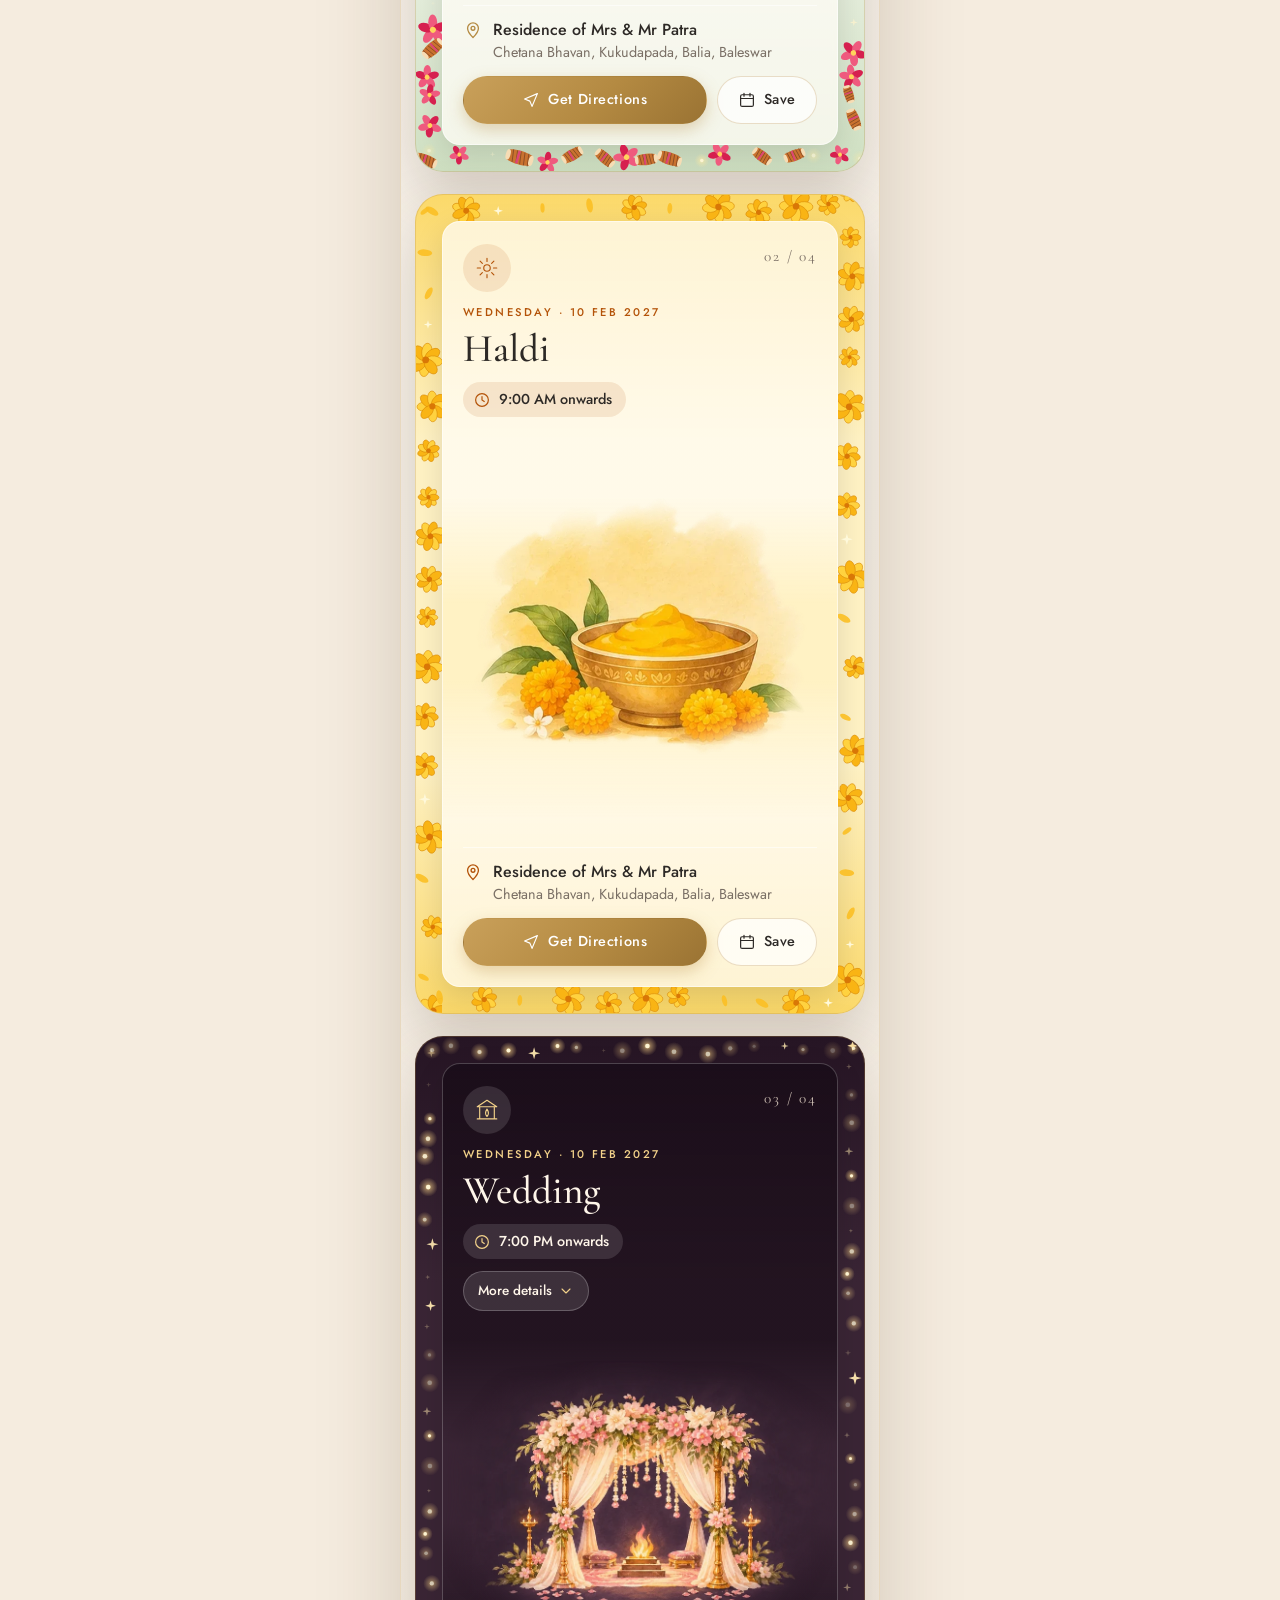
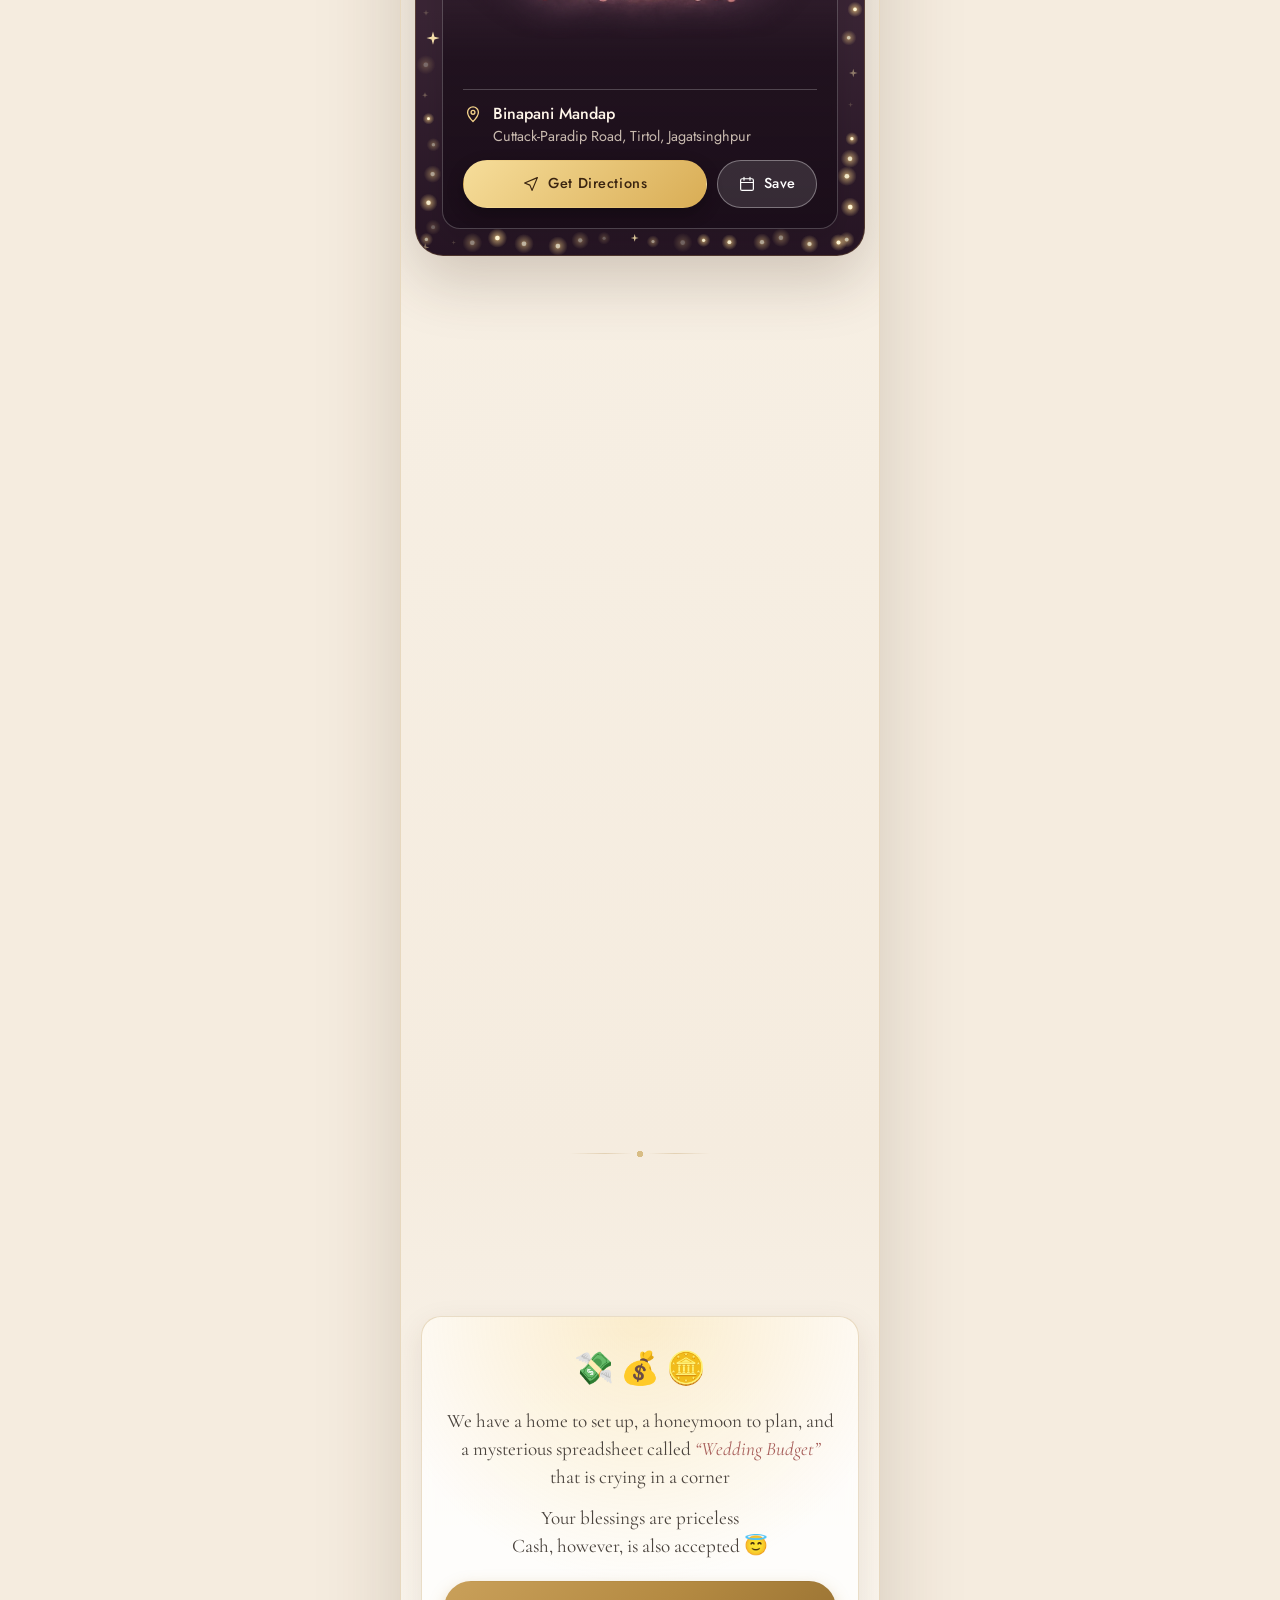
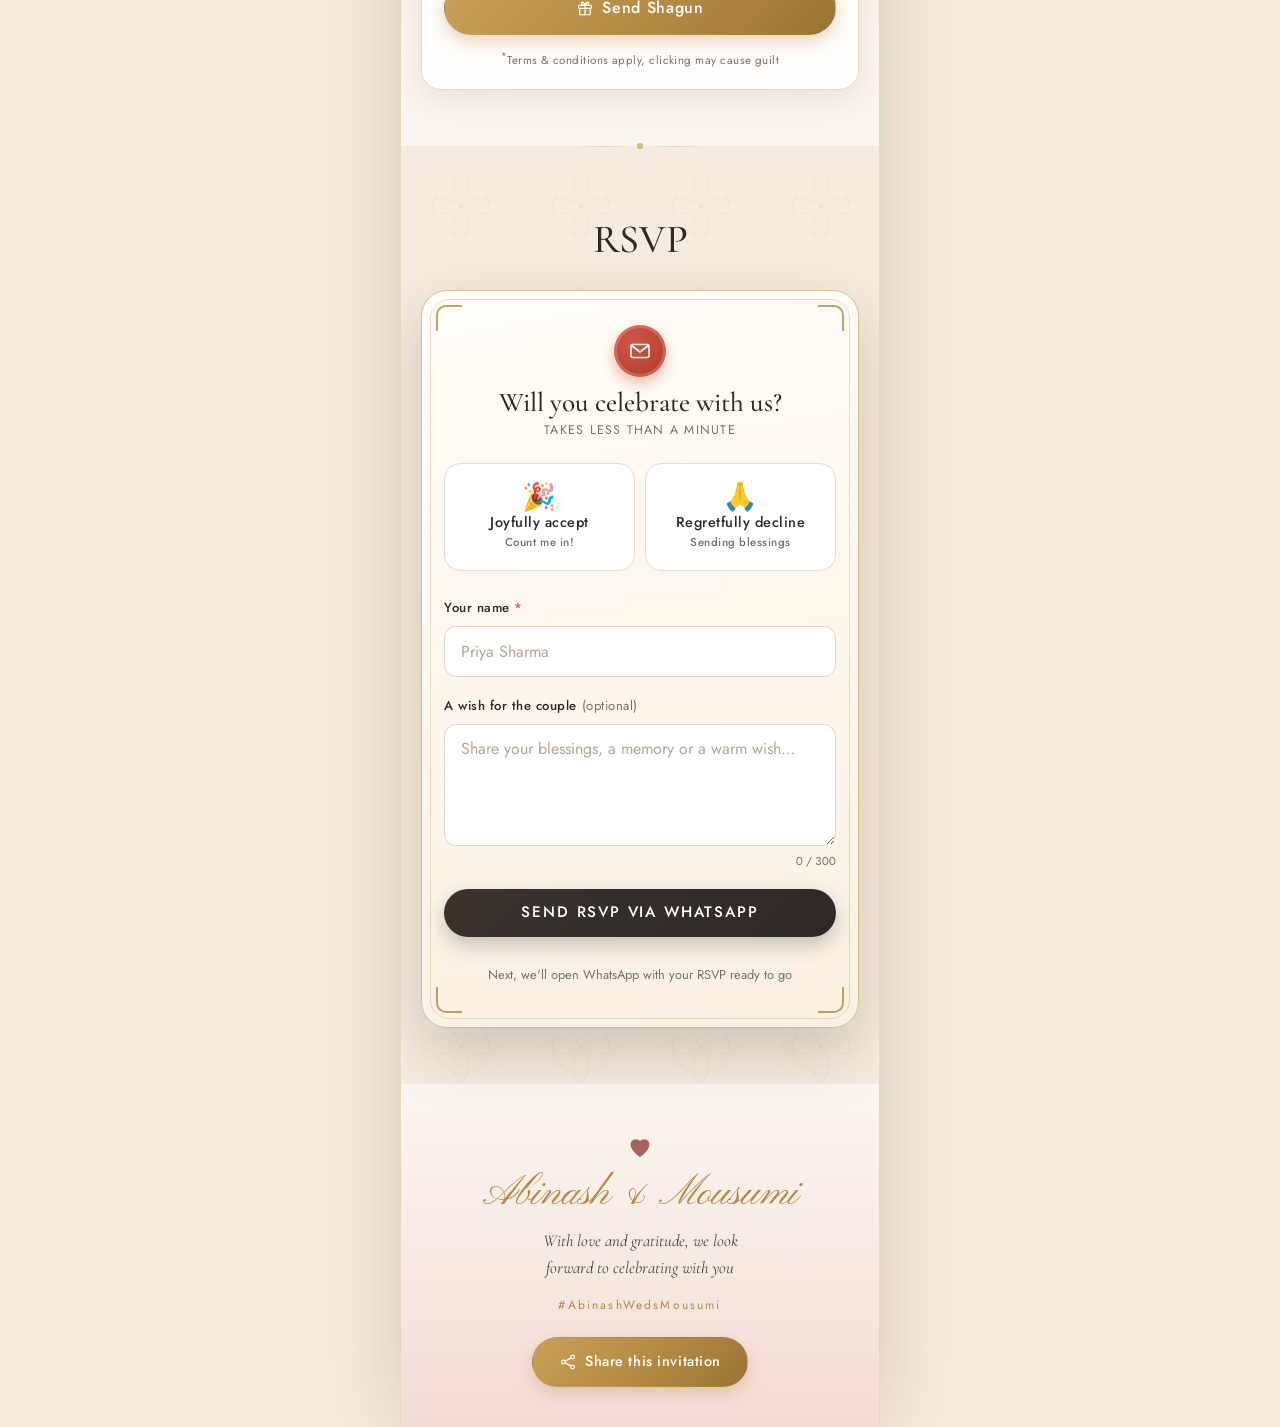
==== commit e981bfbc: "Merge pull request #19 from AbinashPatra1/claude/kind-brown-j8rra5 Remove bottom navigation bar, add" ====
--- a/abinash/v1/index.html
+++ b/abinash/v1/index.html
@@ -1,3 +1,4 @@
+/* This the main HTML File*/
 <!DOCTYPE html>
 <html lang="en" class="no-js">
 <head>
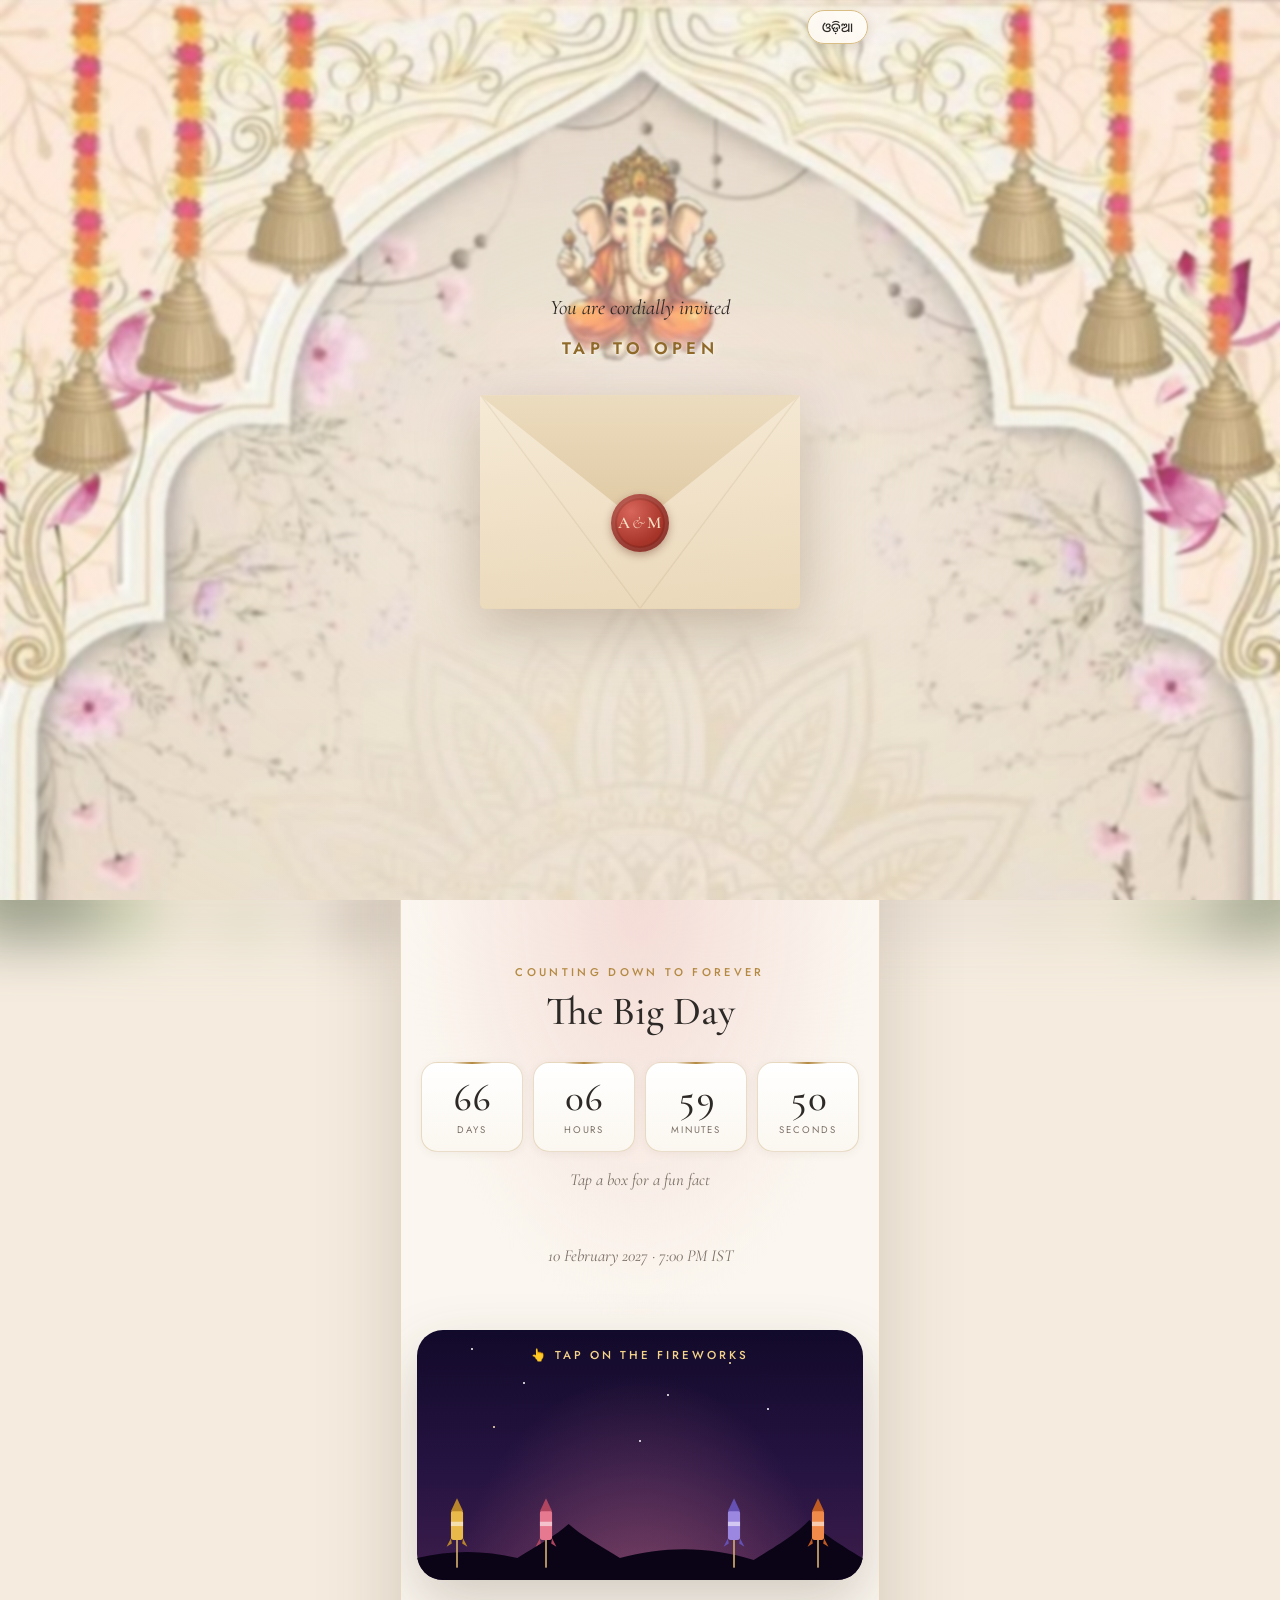
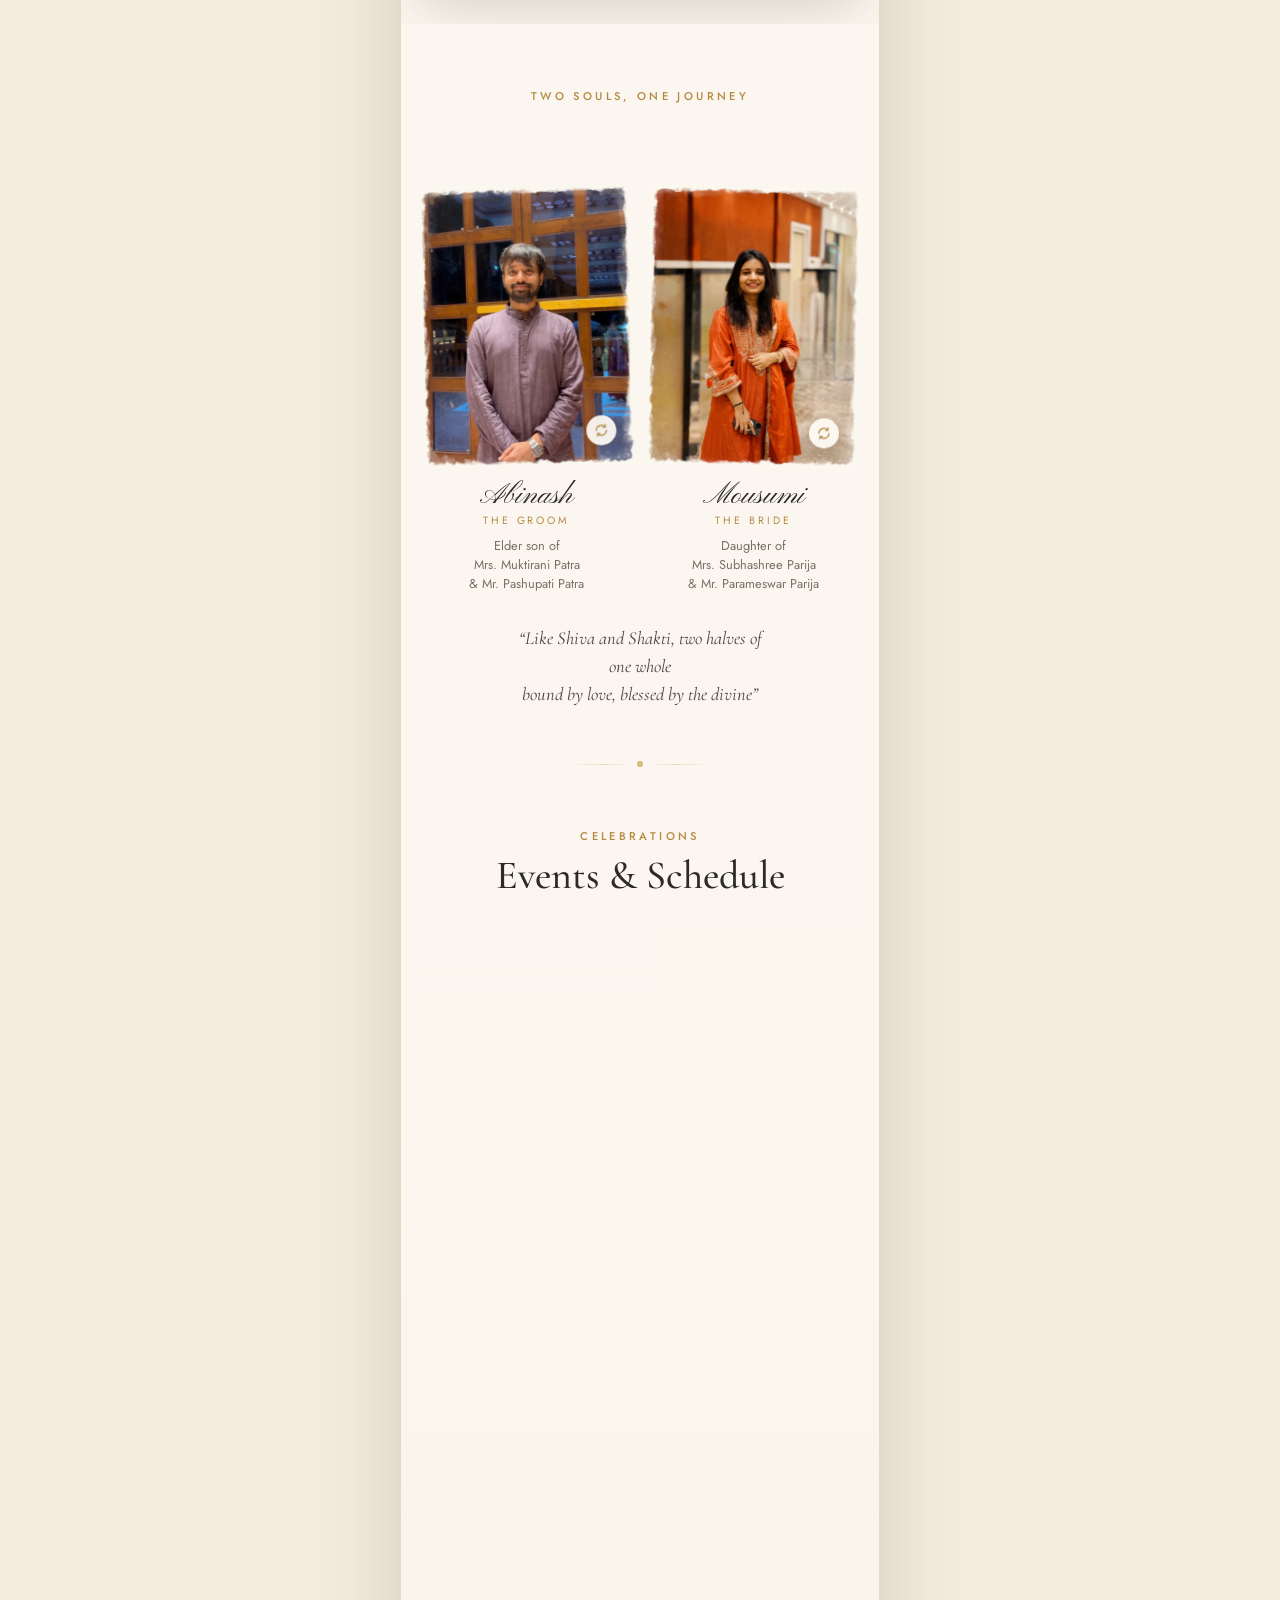
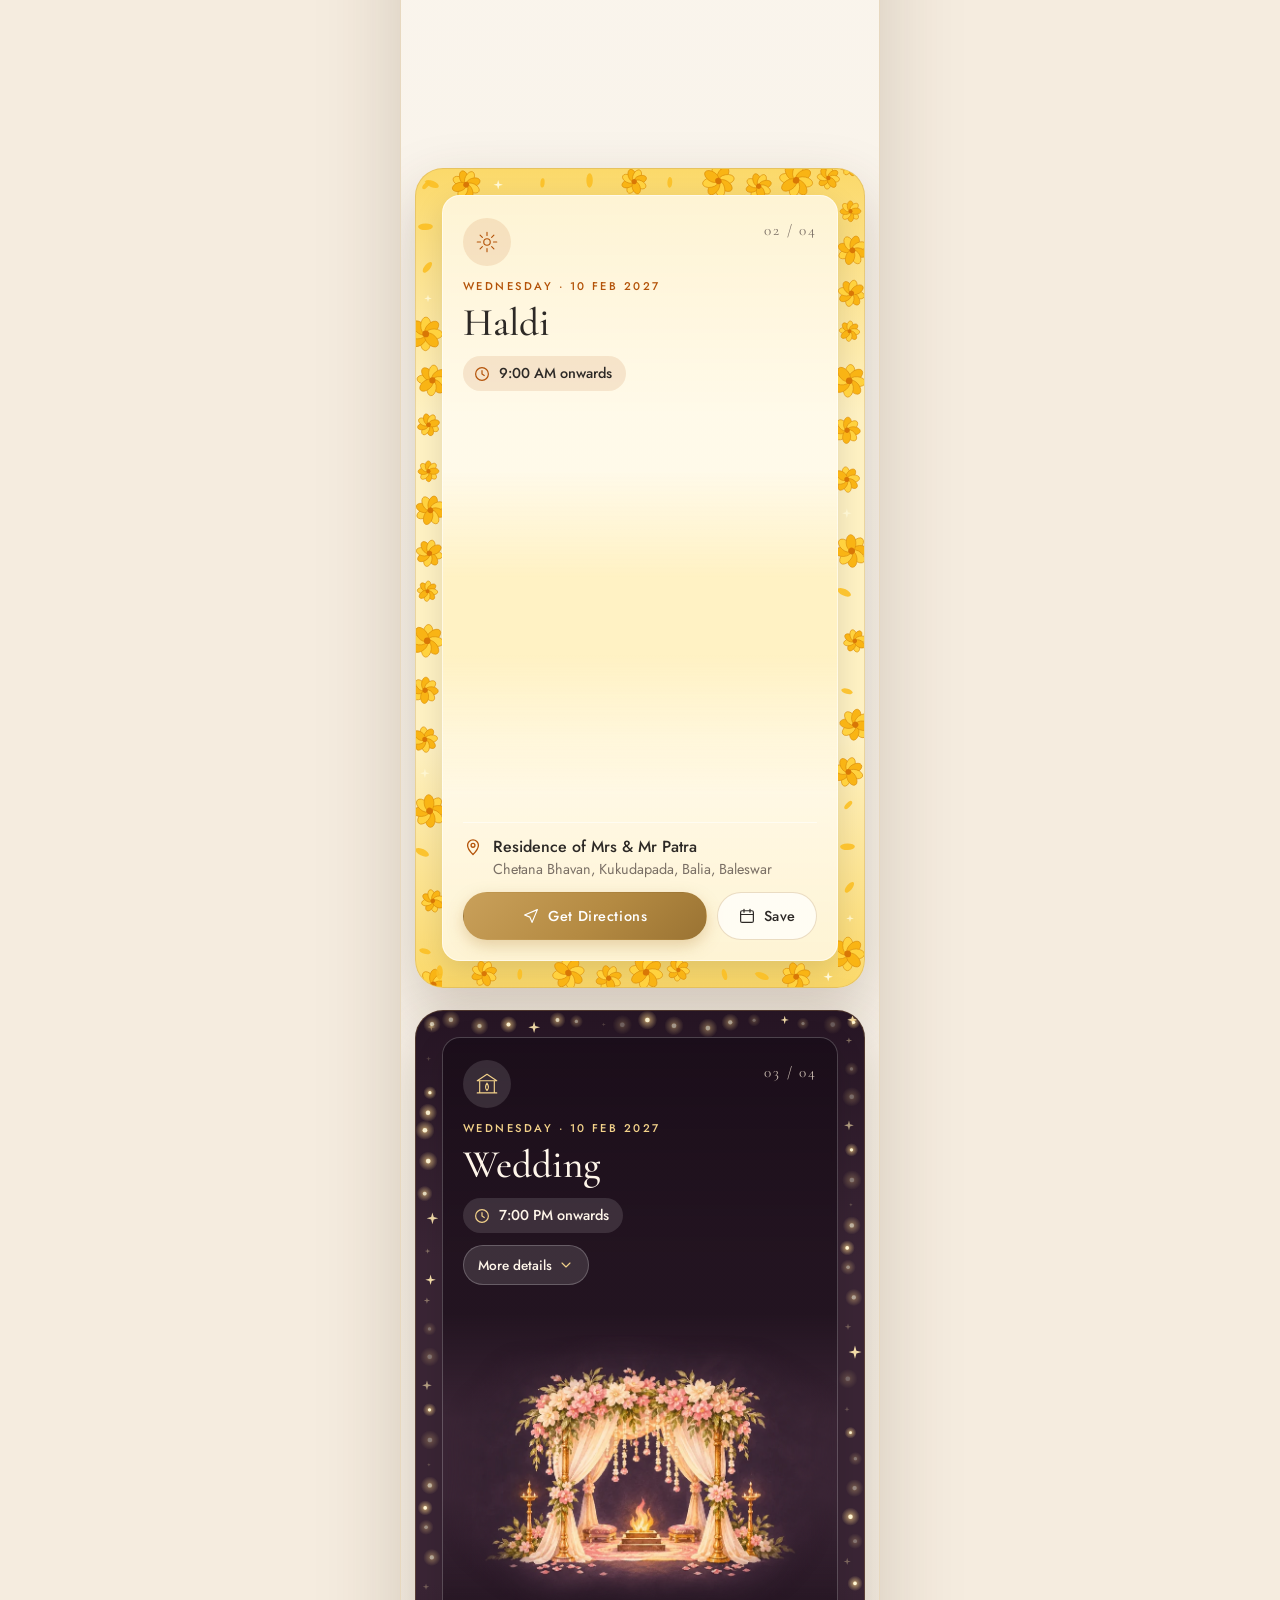
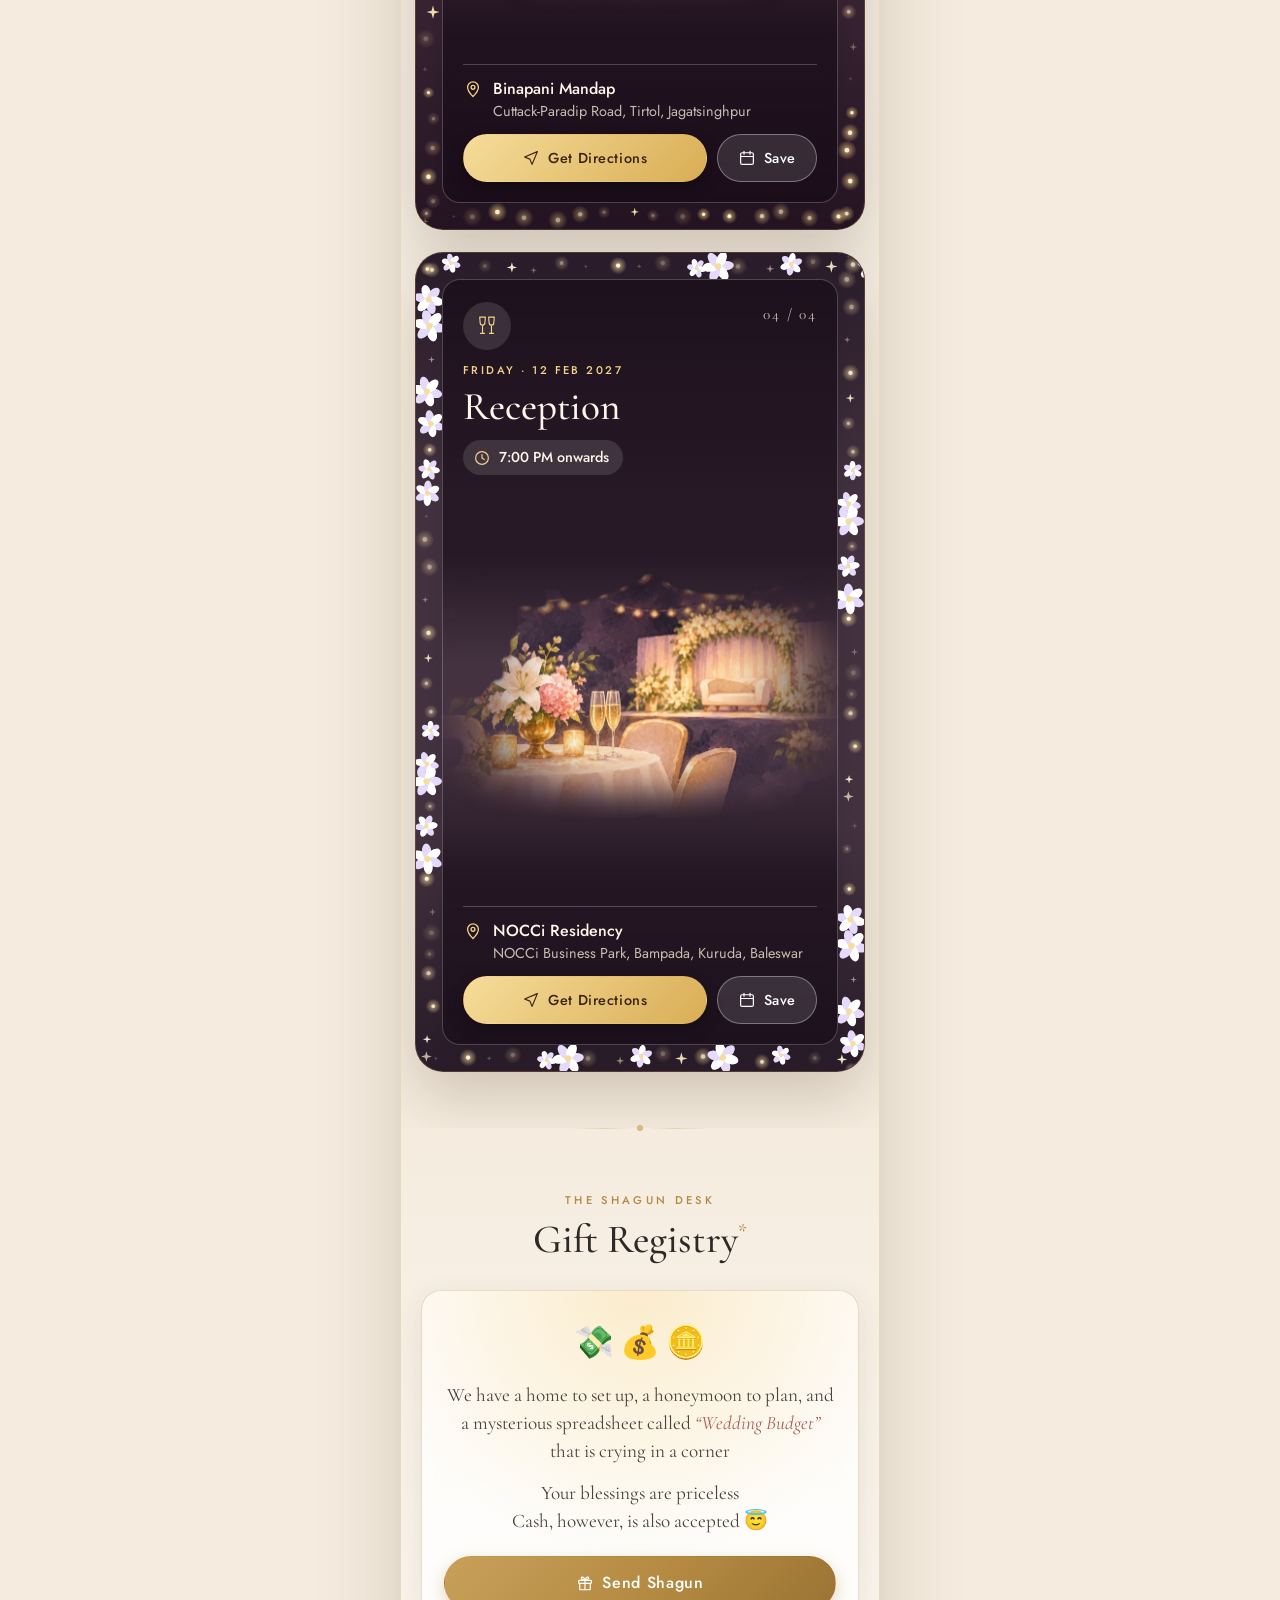
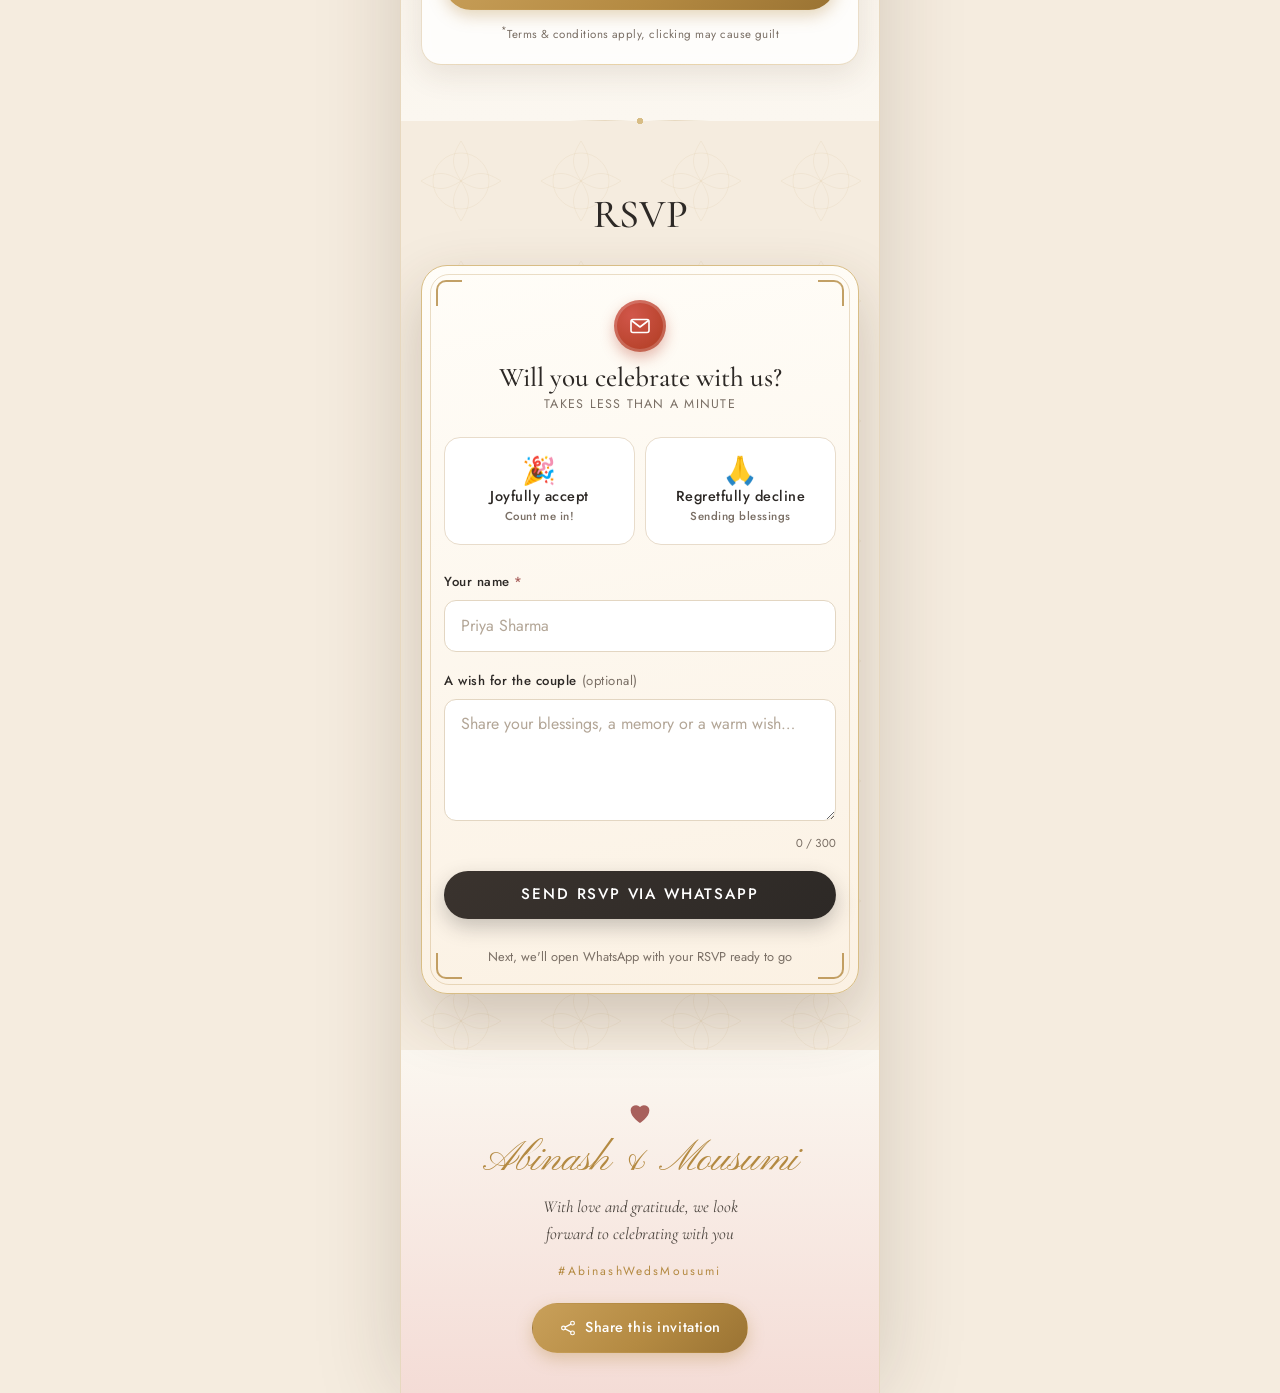
==== commit bb735d4e: "Update index.html" ====
--- a/abinash/v1/index.html
+++ b/abinash/v1/index.html
@@ -1,4 +1,3 @@
-/* This the main HTML File*/
 <!DOCTYPE html>
 <html lang="en" class="no-js">
 <head>
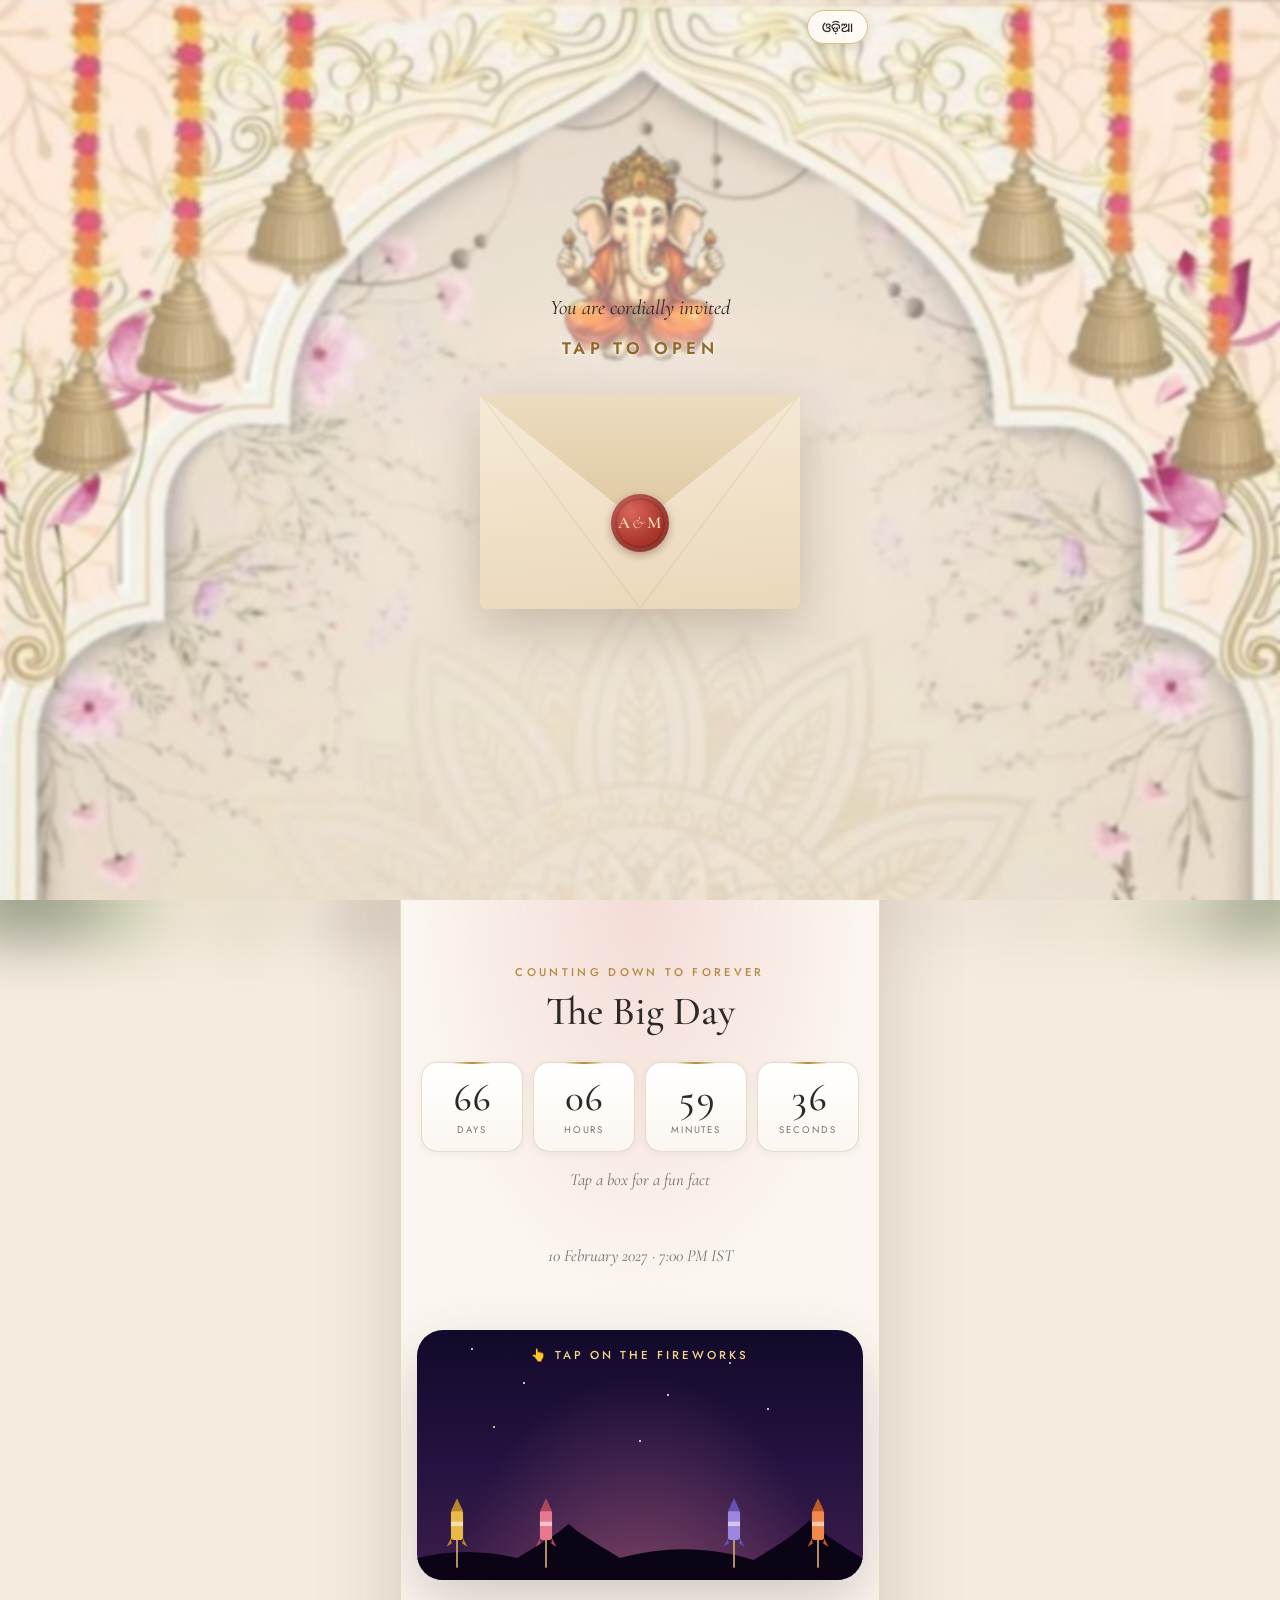
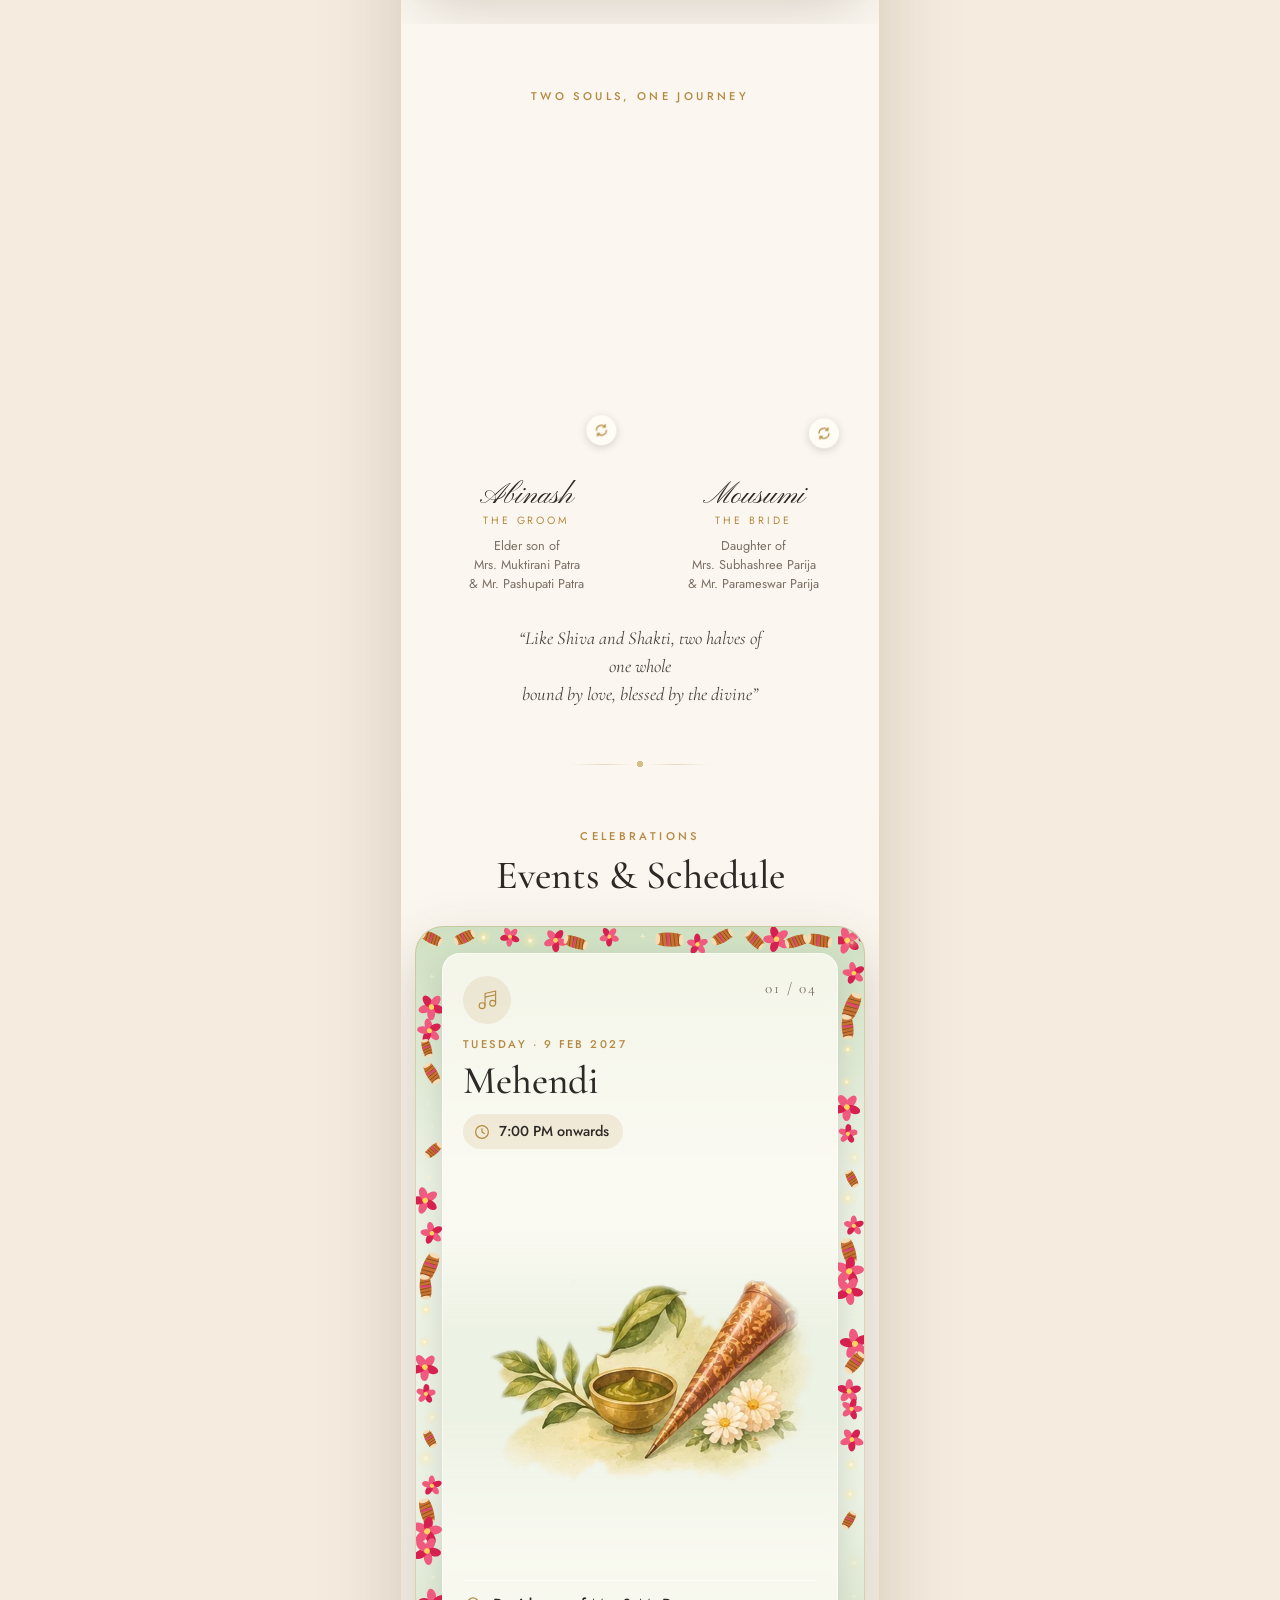
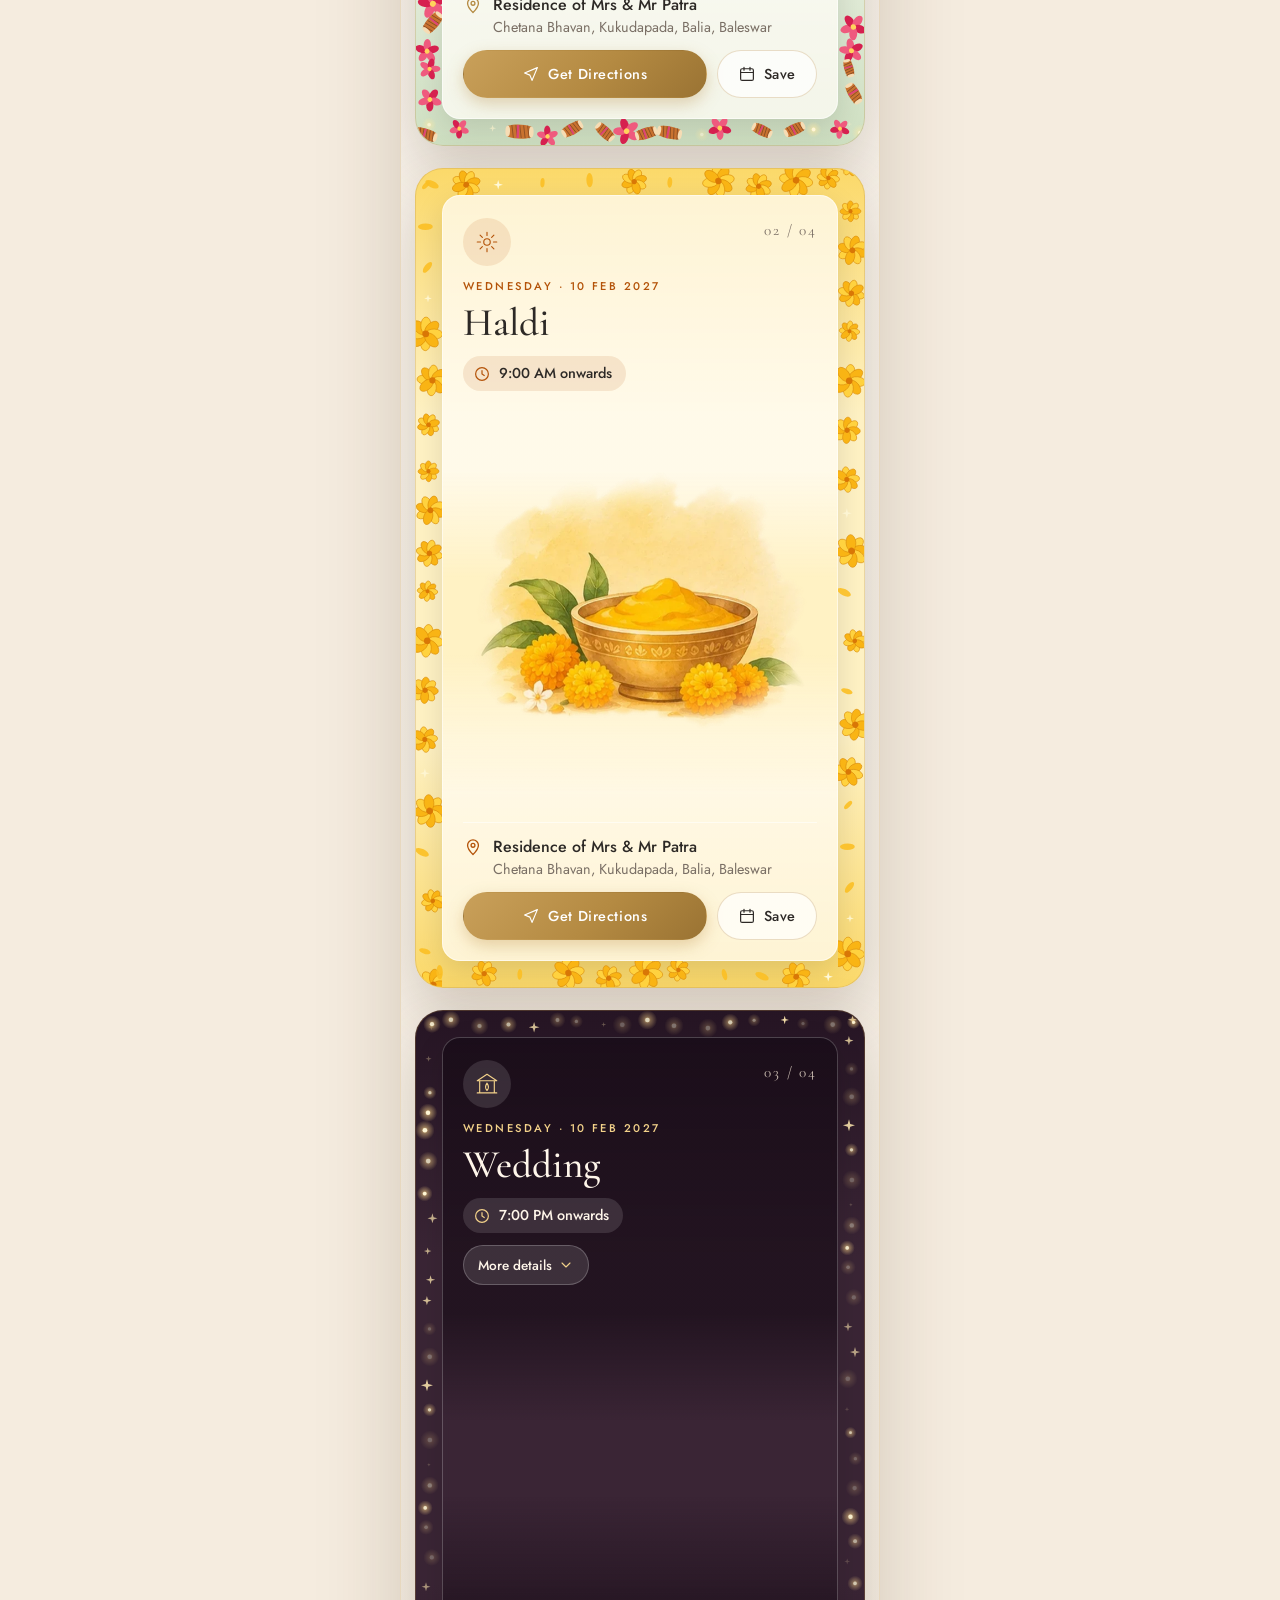
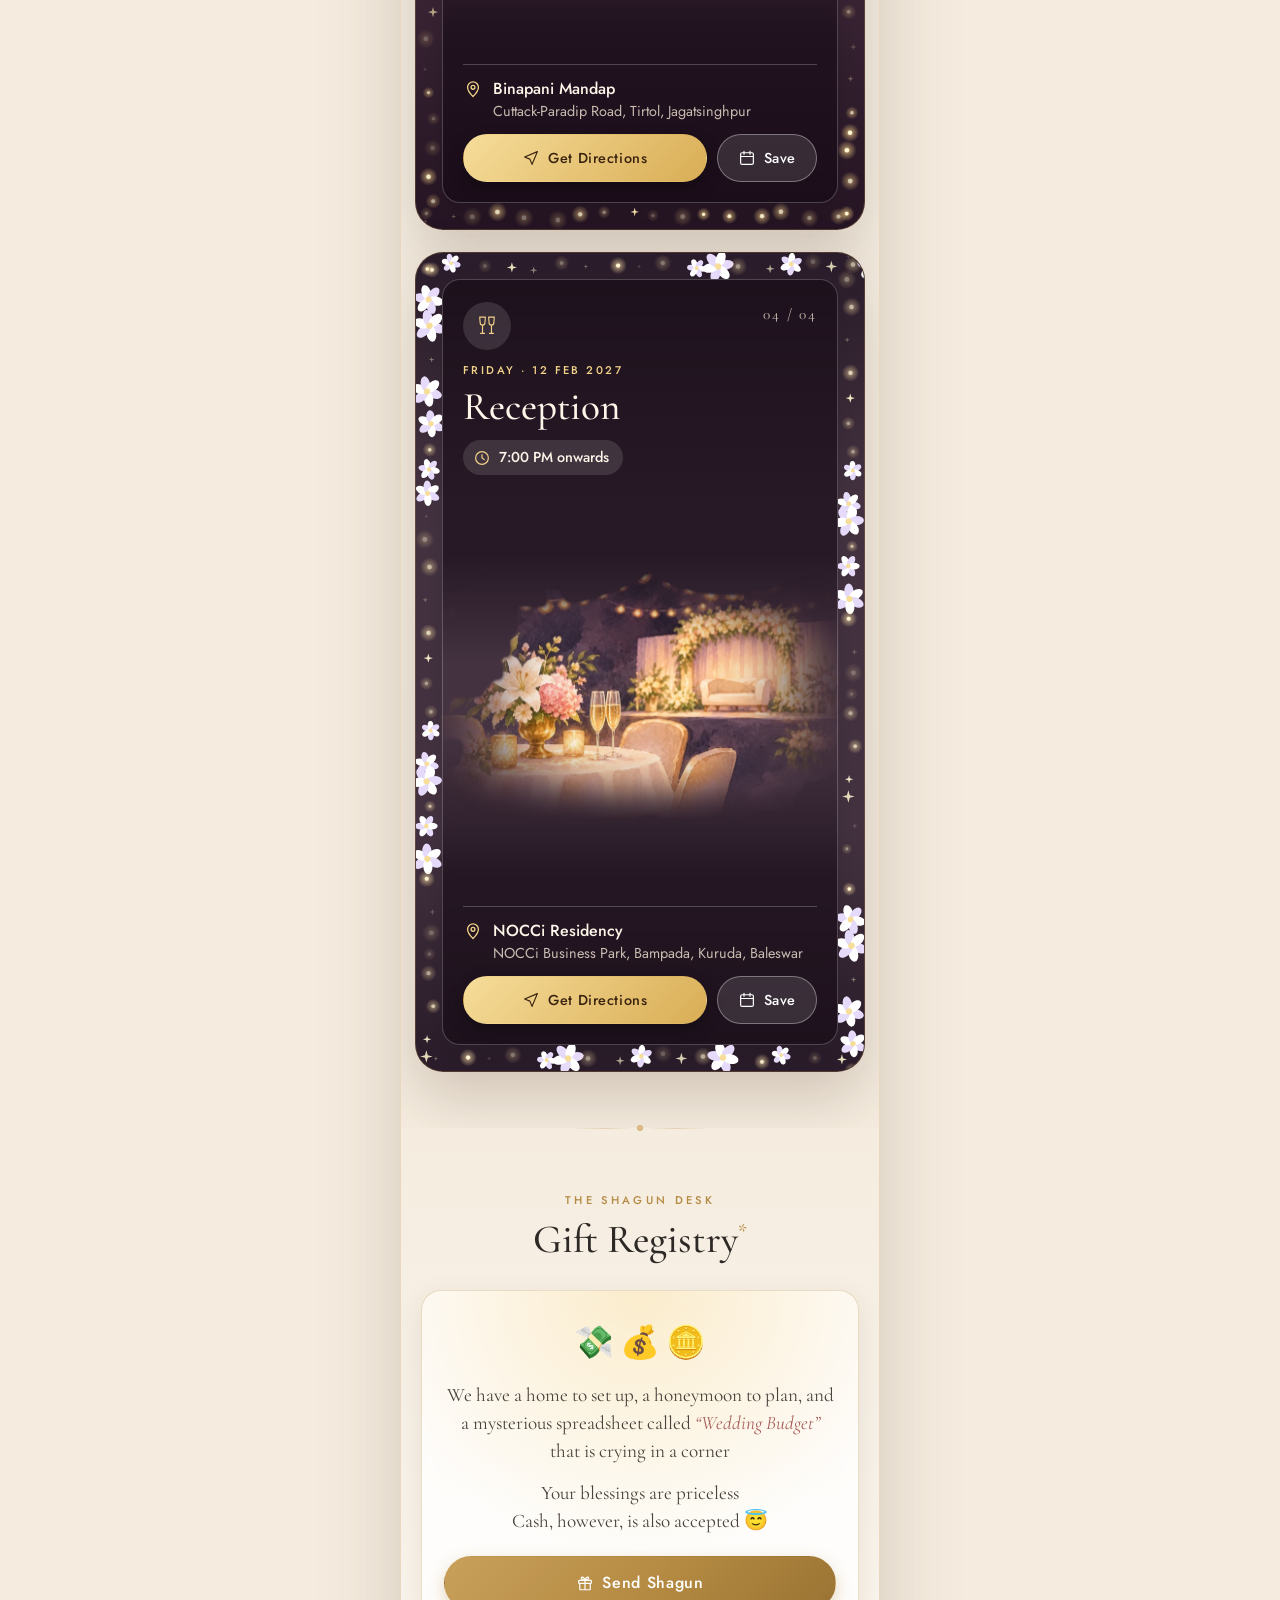
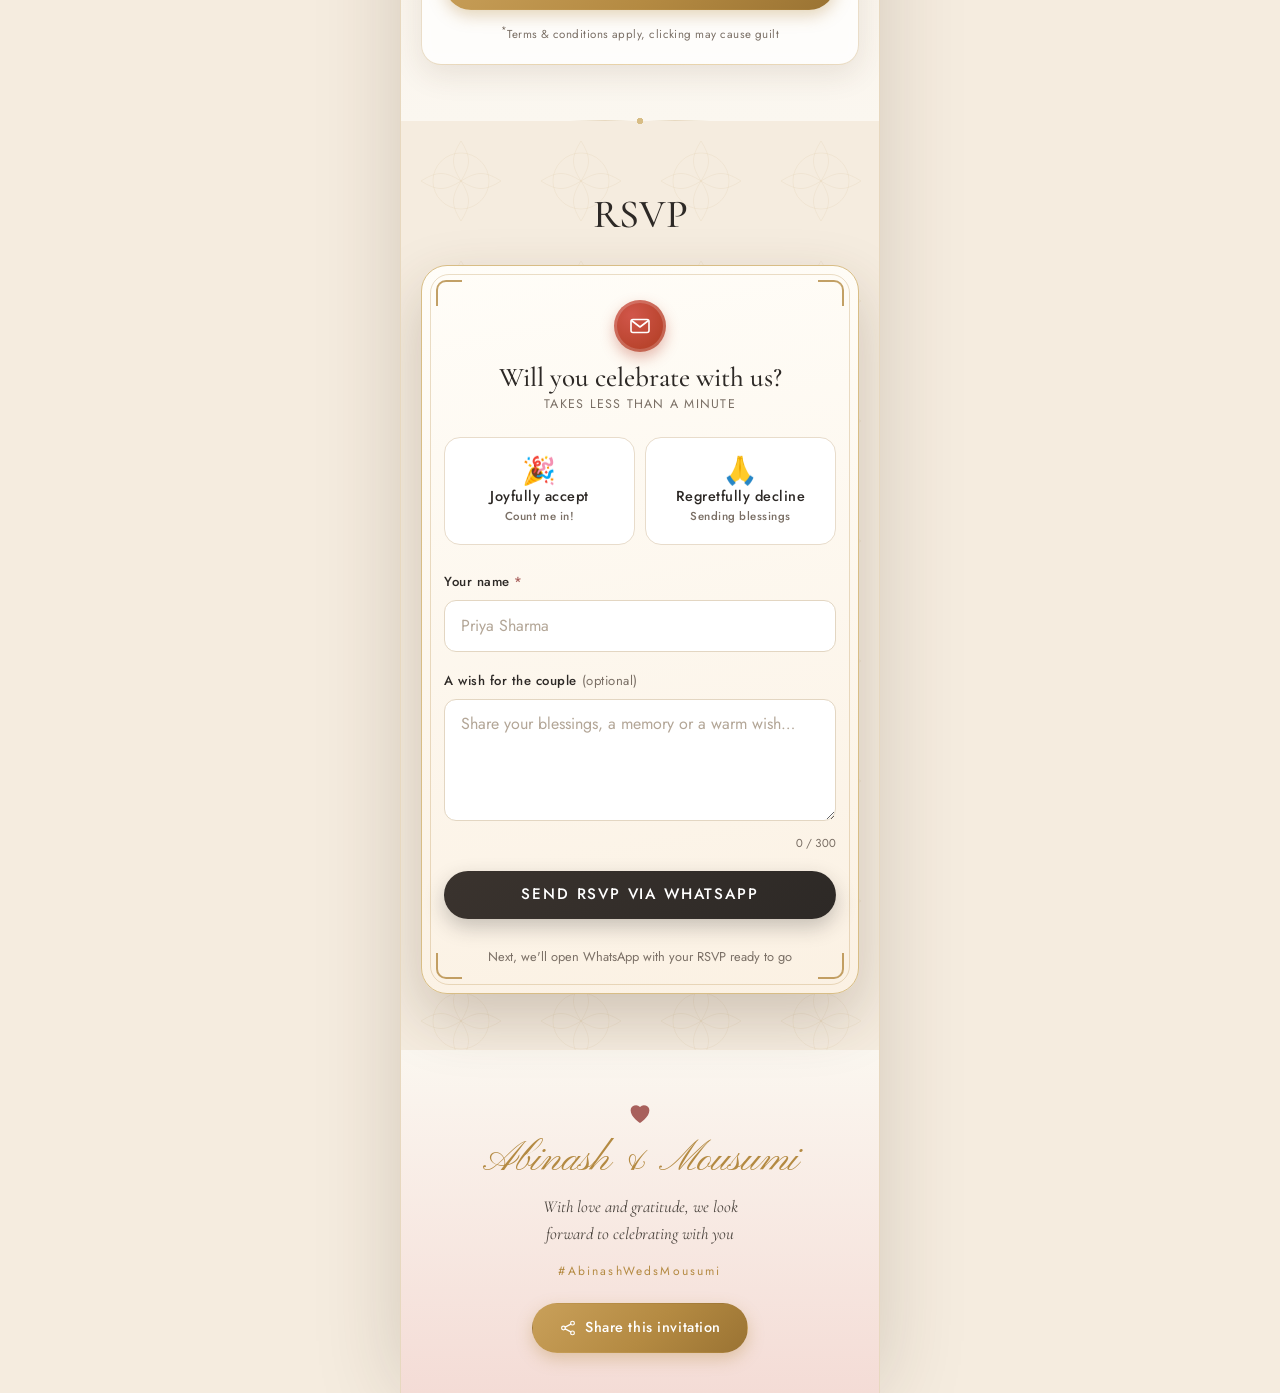
==== commit da7ee932: "pari/v1: remove Haldi; wedding timeline: Reception -> Varmala Co-Authored-By: Claude Sonnet 5.5 <nor" ====
--- a/abinash/v1/index.html
+++ b/abinash/v1/index.html
@@ -304,7 +304,7 @@
                 <p class="event__time"><svg aria-hidden="true"><use href="#i-clock"/></svg><span data-or="ସନ୍ଧ୍ୟା ୭:୦୦ ଠାରୁ">7:00 PM onwards</span></p>
                 <details class="more">
                   <summary><span data-or="ଅଧିକ ବିବରଣୀ">More details</span><svg aria-hidden="true"><use href="#i-chevron"/></svg></summary>
-                  <ol class="timeline" aria-label="Wedding day order of events"><li><time><span data-or="ରାତି ୧୦:୦୦">10:00 PM</span></time><span><span data-or="ବରଯାତ୍ରା">Baarat</span></span></li><li><time><span data-or="ରାତି ୧୧:୦୦">11:00 PM</span></time><span><span data-or="ରିସେପ୍ସନ୍">Reception</span></span></li><li><time><span data-or="ରାତି ୧:୦୦">1:00 AM</span><small><span data-or="୧୧ ଫେବୃ">11 Feb</span></small></time><span><span data-or="ହାତଗଣ୍ଠି / ବାହାଘର">Hata Ganthi / Bahaghara</span></span></li><li><time><span data-or="ସକାଳ ୬:୦୦">6:00 AM</span><small><span data-or="୧୧ ଫେବୃ">11 Feb</span></small></time><span><span data-or="ବିଦାୟ">Bidai</span></span></li></ol>
+                  <ol class="timeline" aria-label="Wedding day order of events"><li><time><span data-or="ରାତି ୧୦:୦୦">10:00 PM</span></time><span><span data-or="ବରଯାତ୍ରା">Baarat</span></span></li><li><time><span data-or="ରାତି ୧୧:୦୦">11:00 PM</span></time><span><span data-or="ବରମାଳା">Varmala</span></span></li><li><time><span data-or="ରାତି ୧:୦୦">1:00 AM</span><small><span data-or="୧୧ ଫେବୃ">11 Feb</span></small></time><span><span data-or="ହାତଗଣ୍ଠି / ବାହାଘର">Hata Ganthi / Bahaghara</span></span></li><li><time><span data-or="ସକାଳ ୬:୦୦">6:00 AM</span><small><span data-or="୧୧ ଫେବୃ">11 Feb</span></small></time><span><span data-or="ବିଦାୟ">Bidai</span></span></li></ol>
                 </details>
               </div>
               <div class="event__mid" aria-hidden="true">
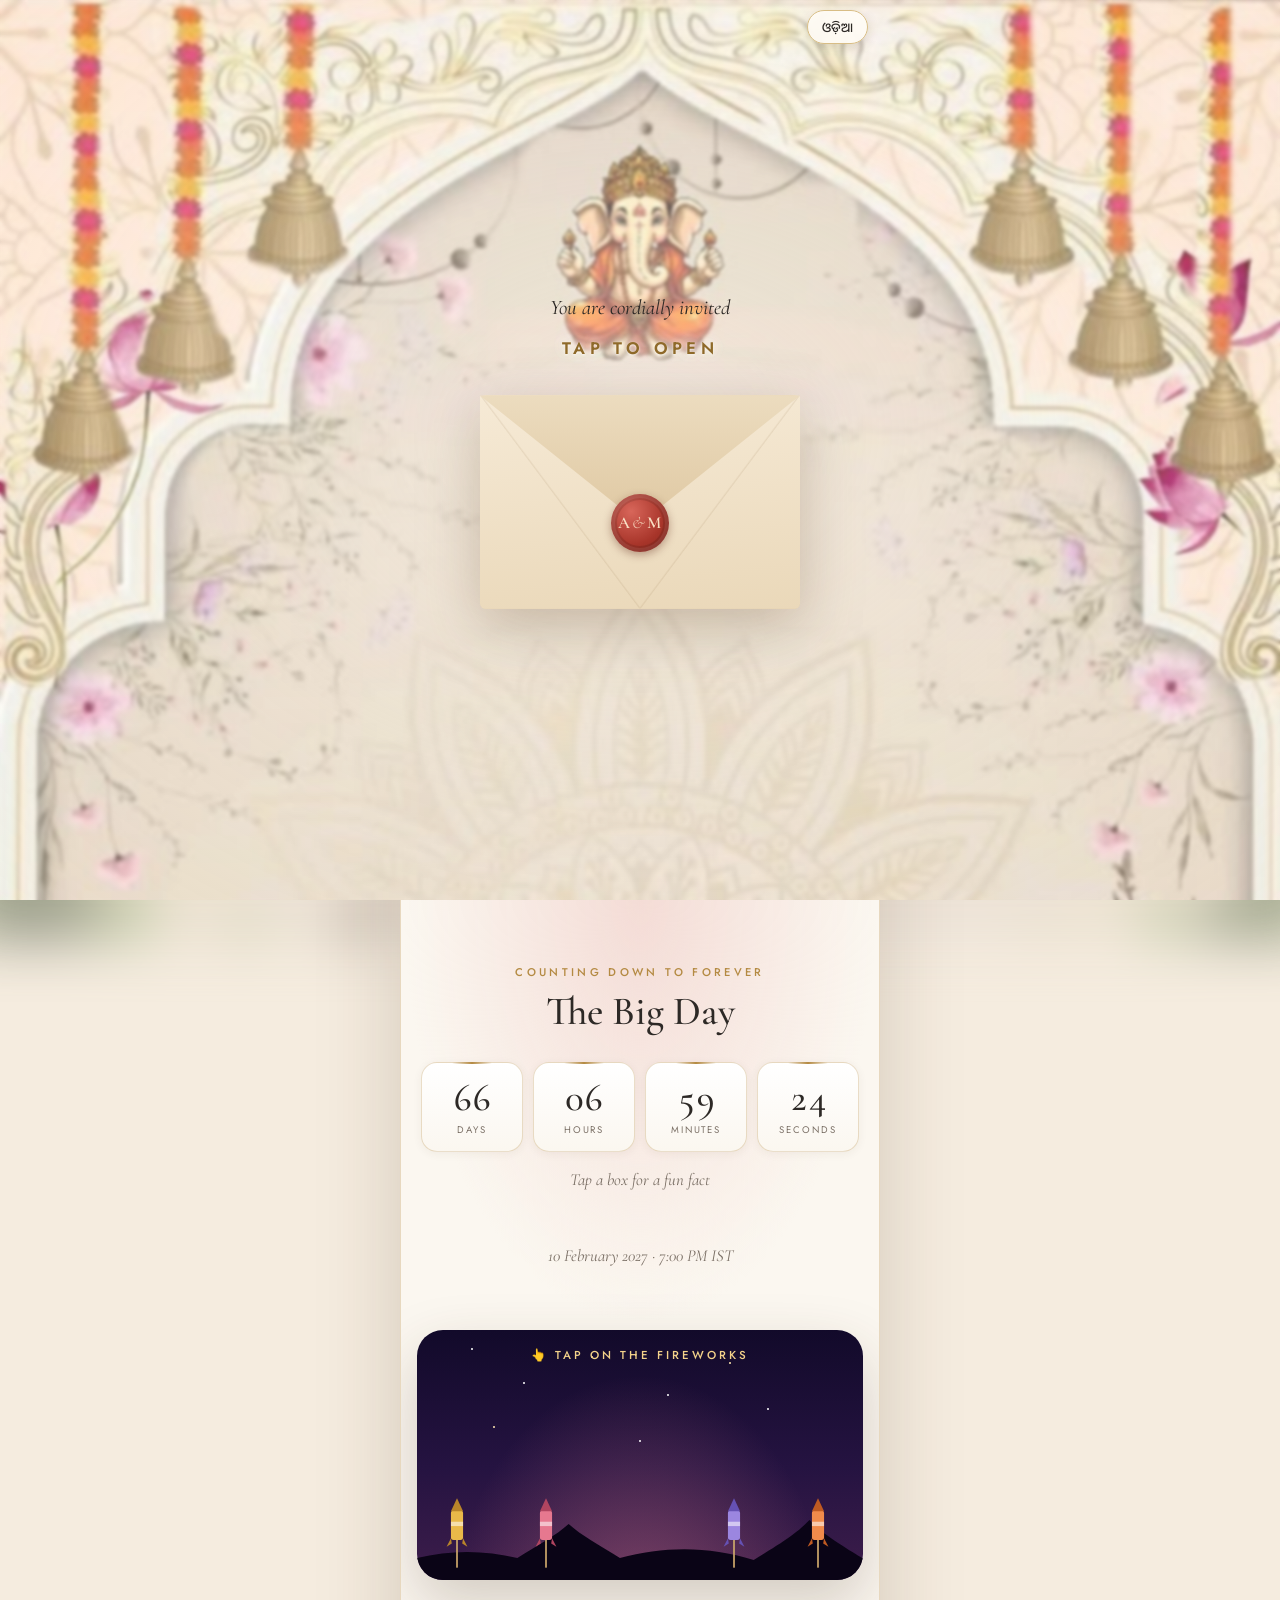
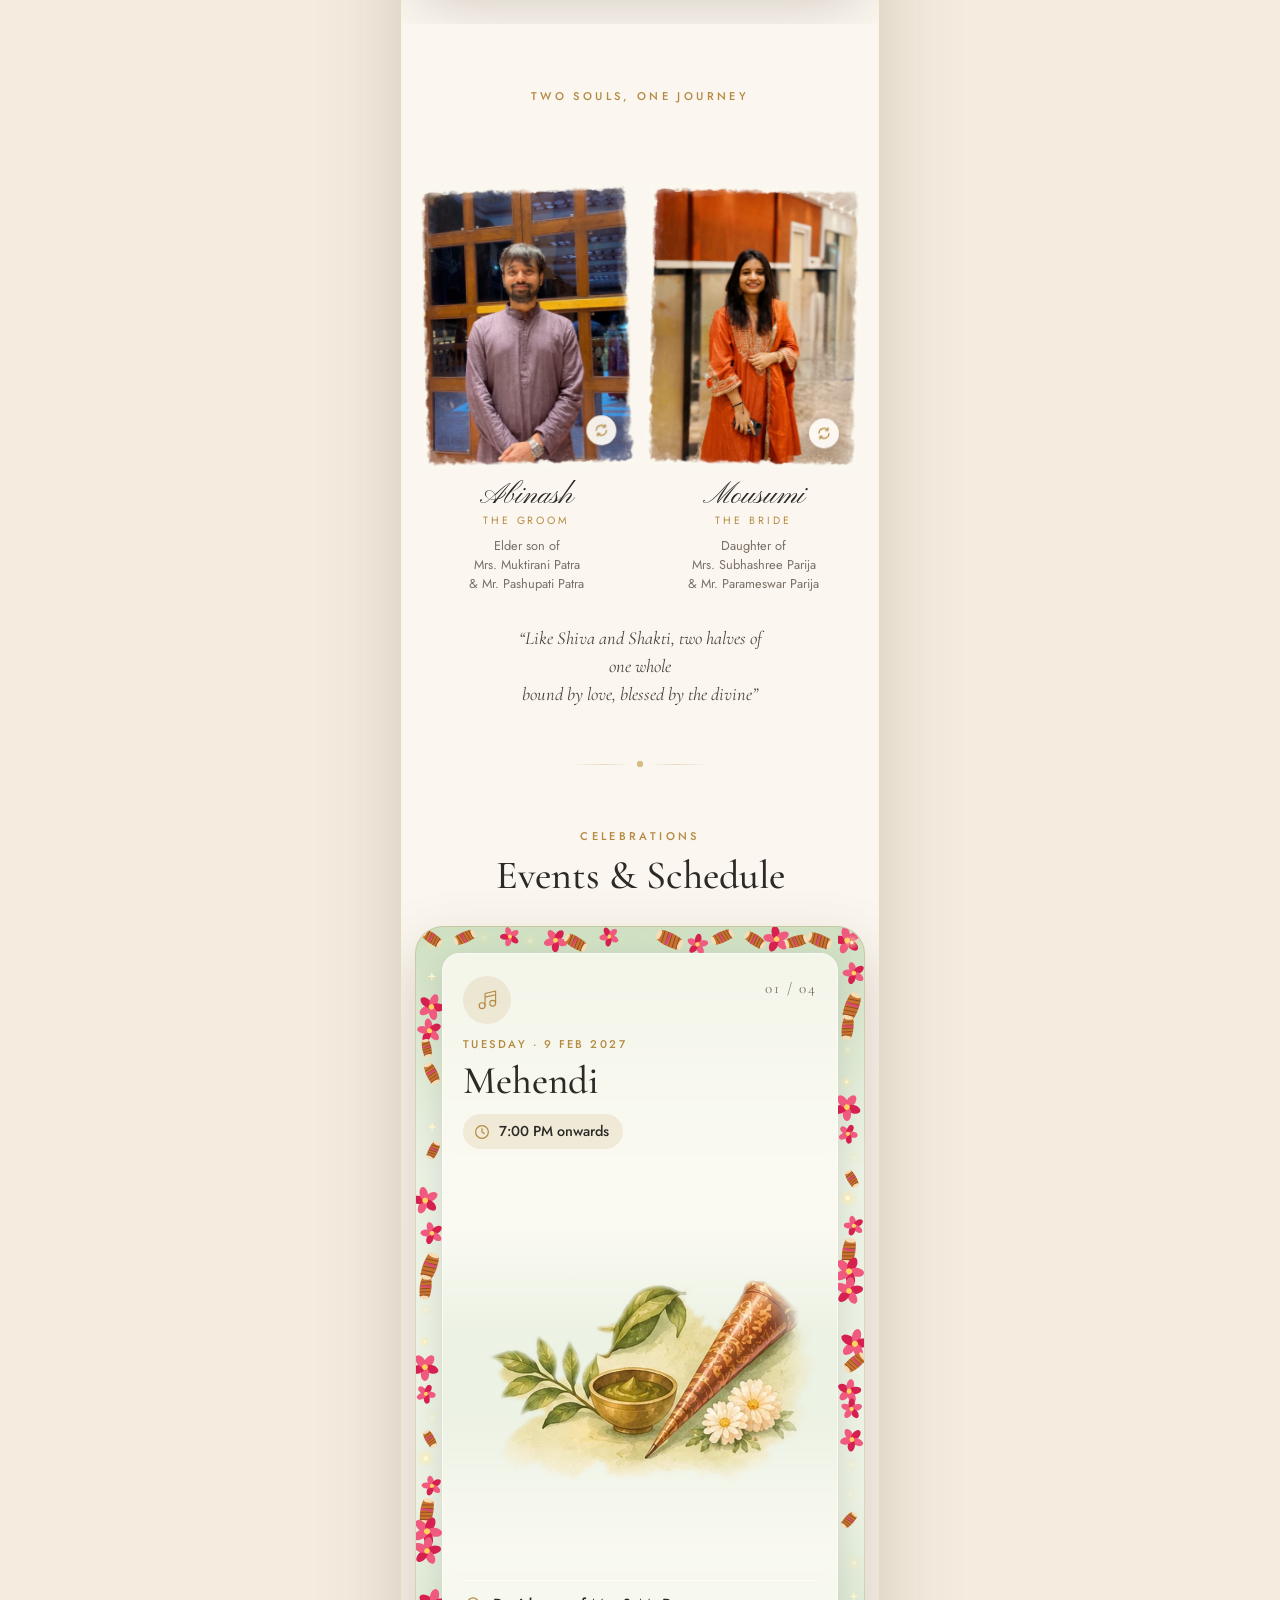
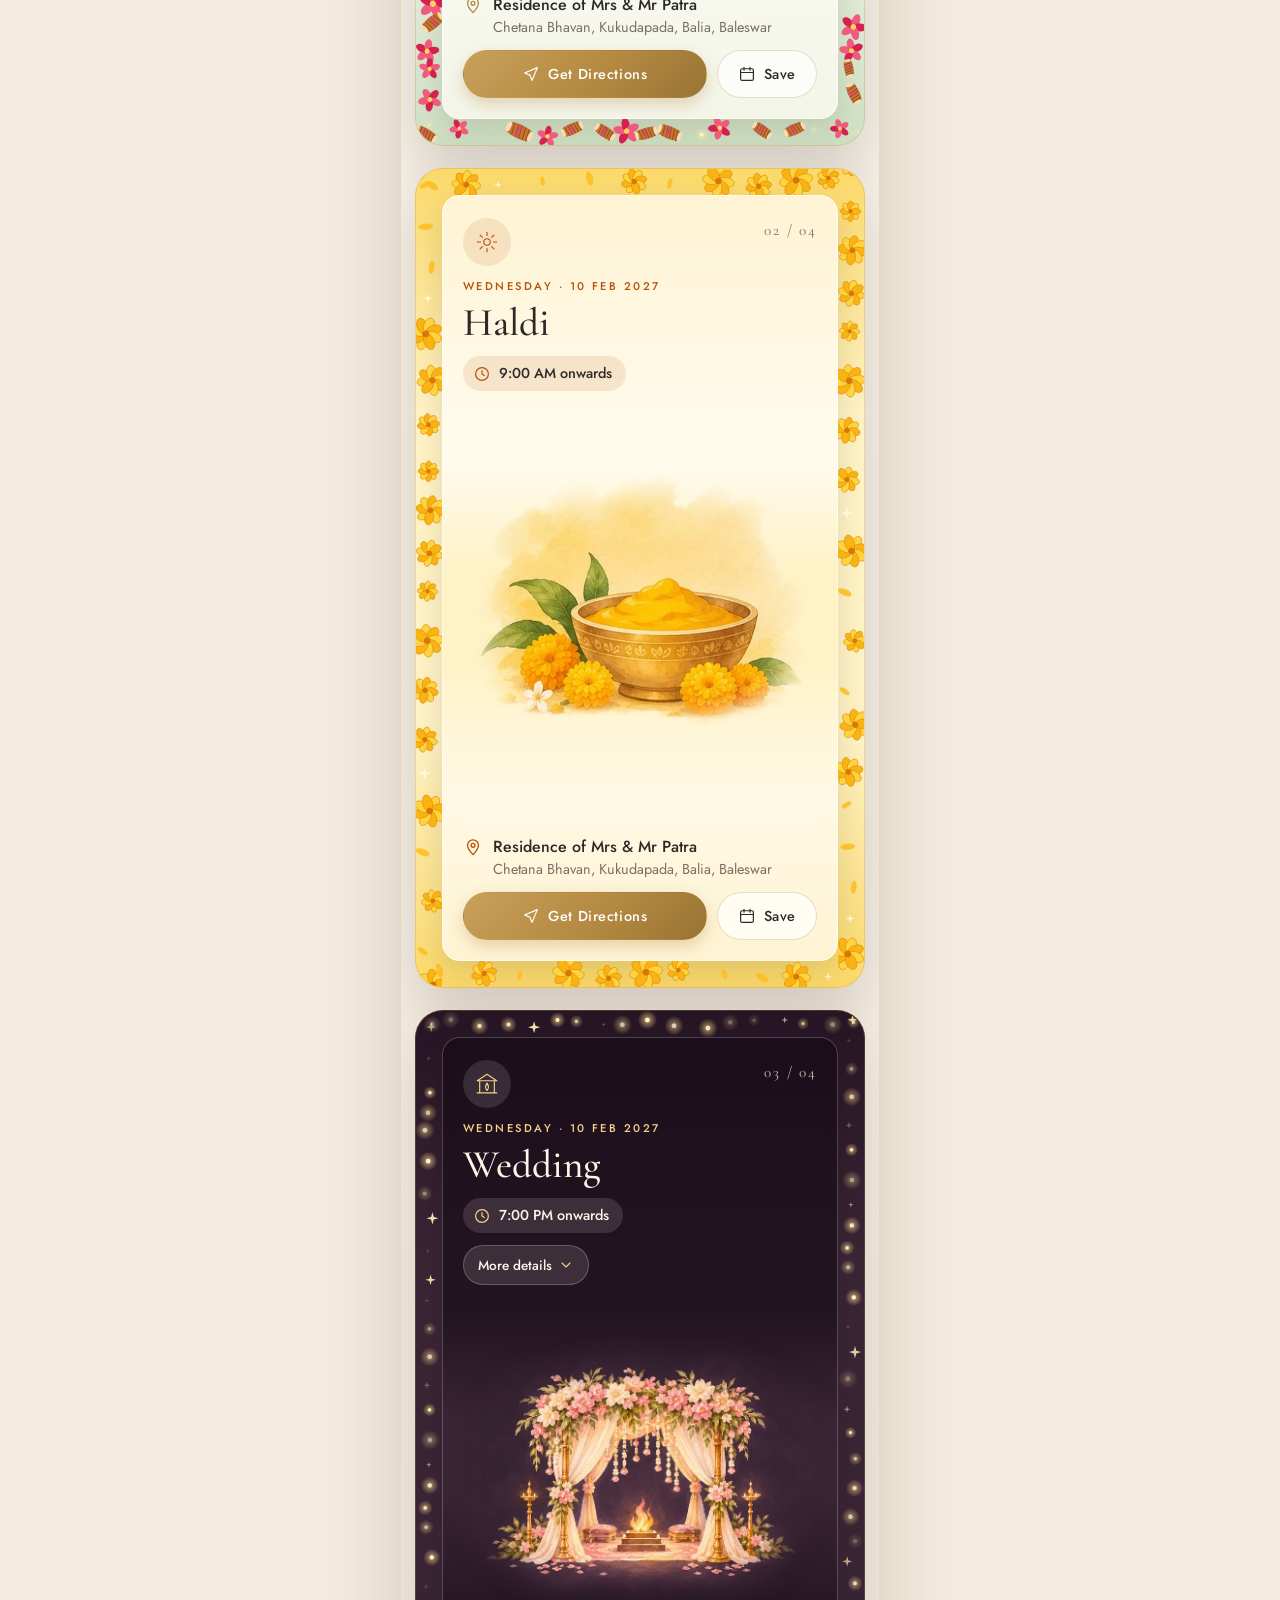
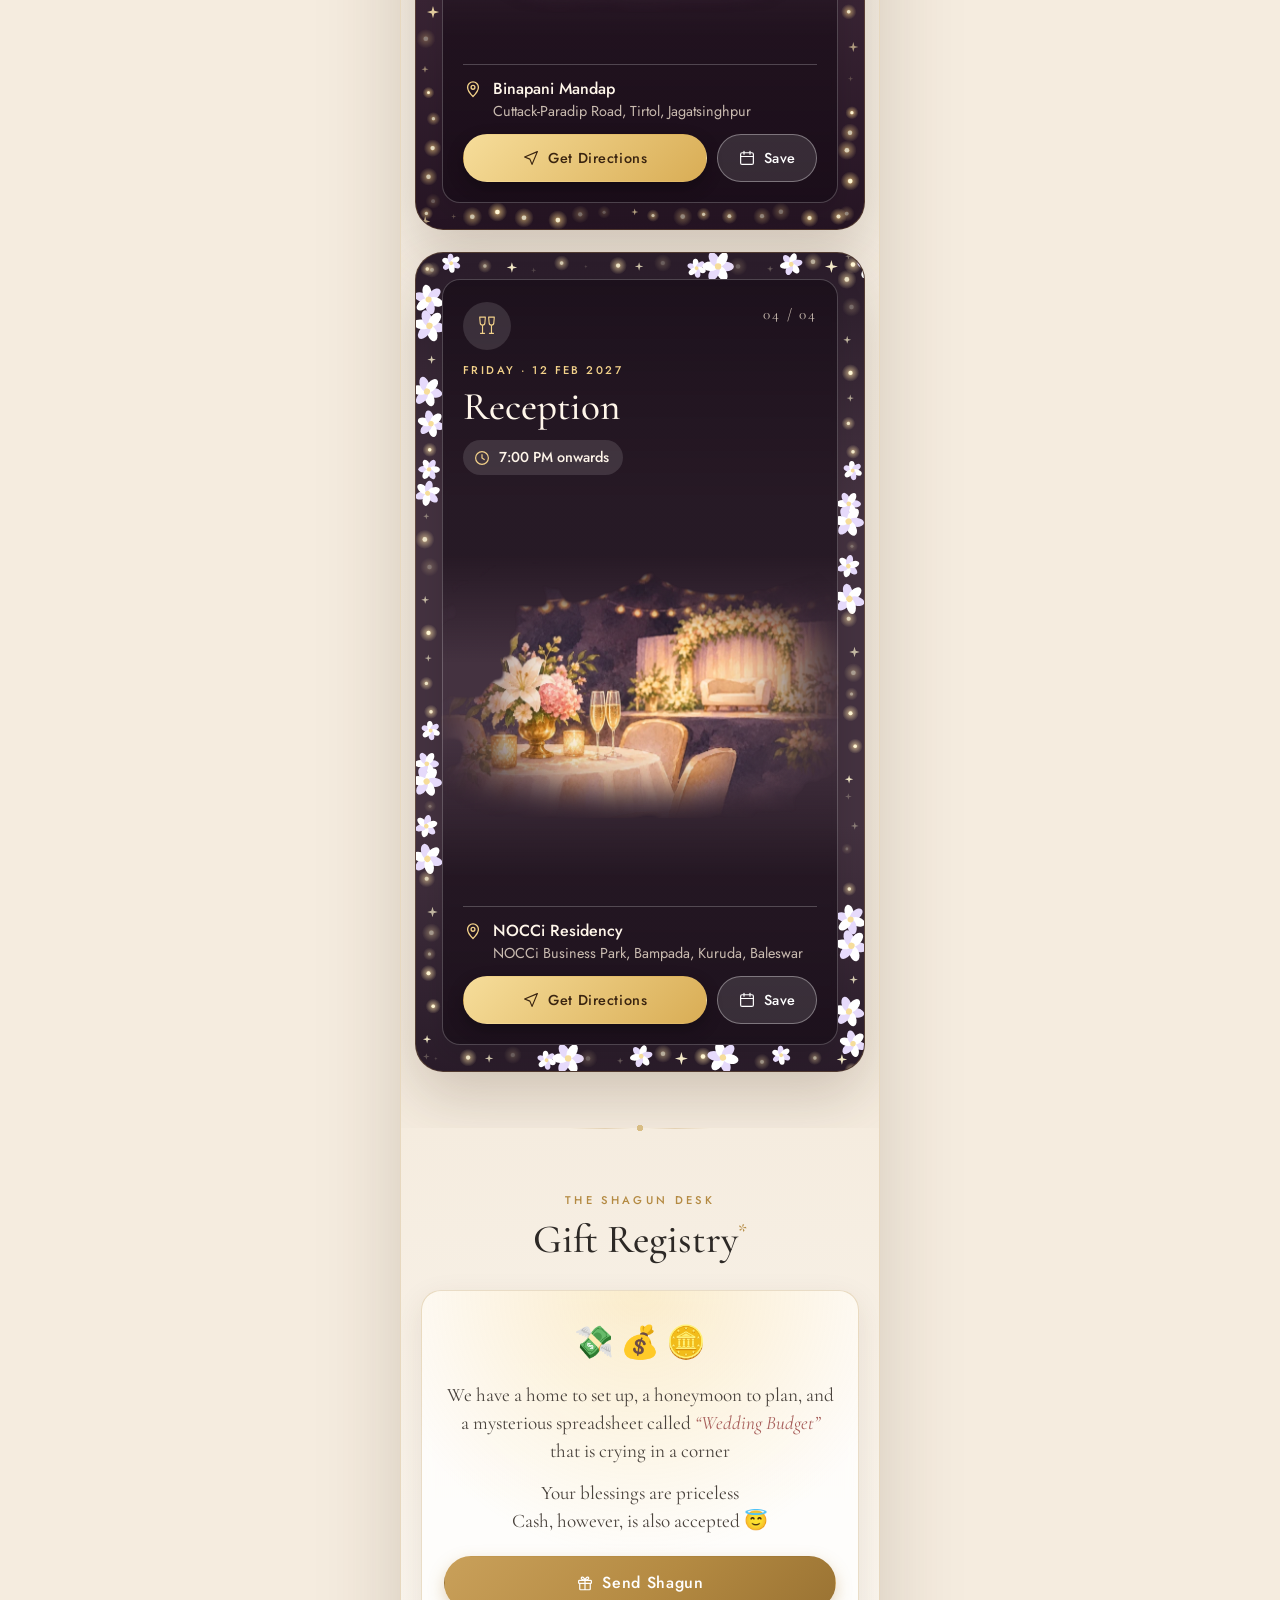
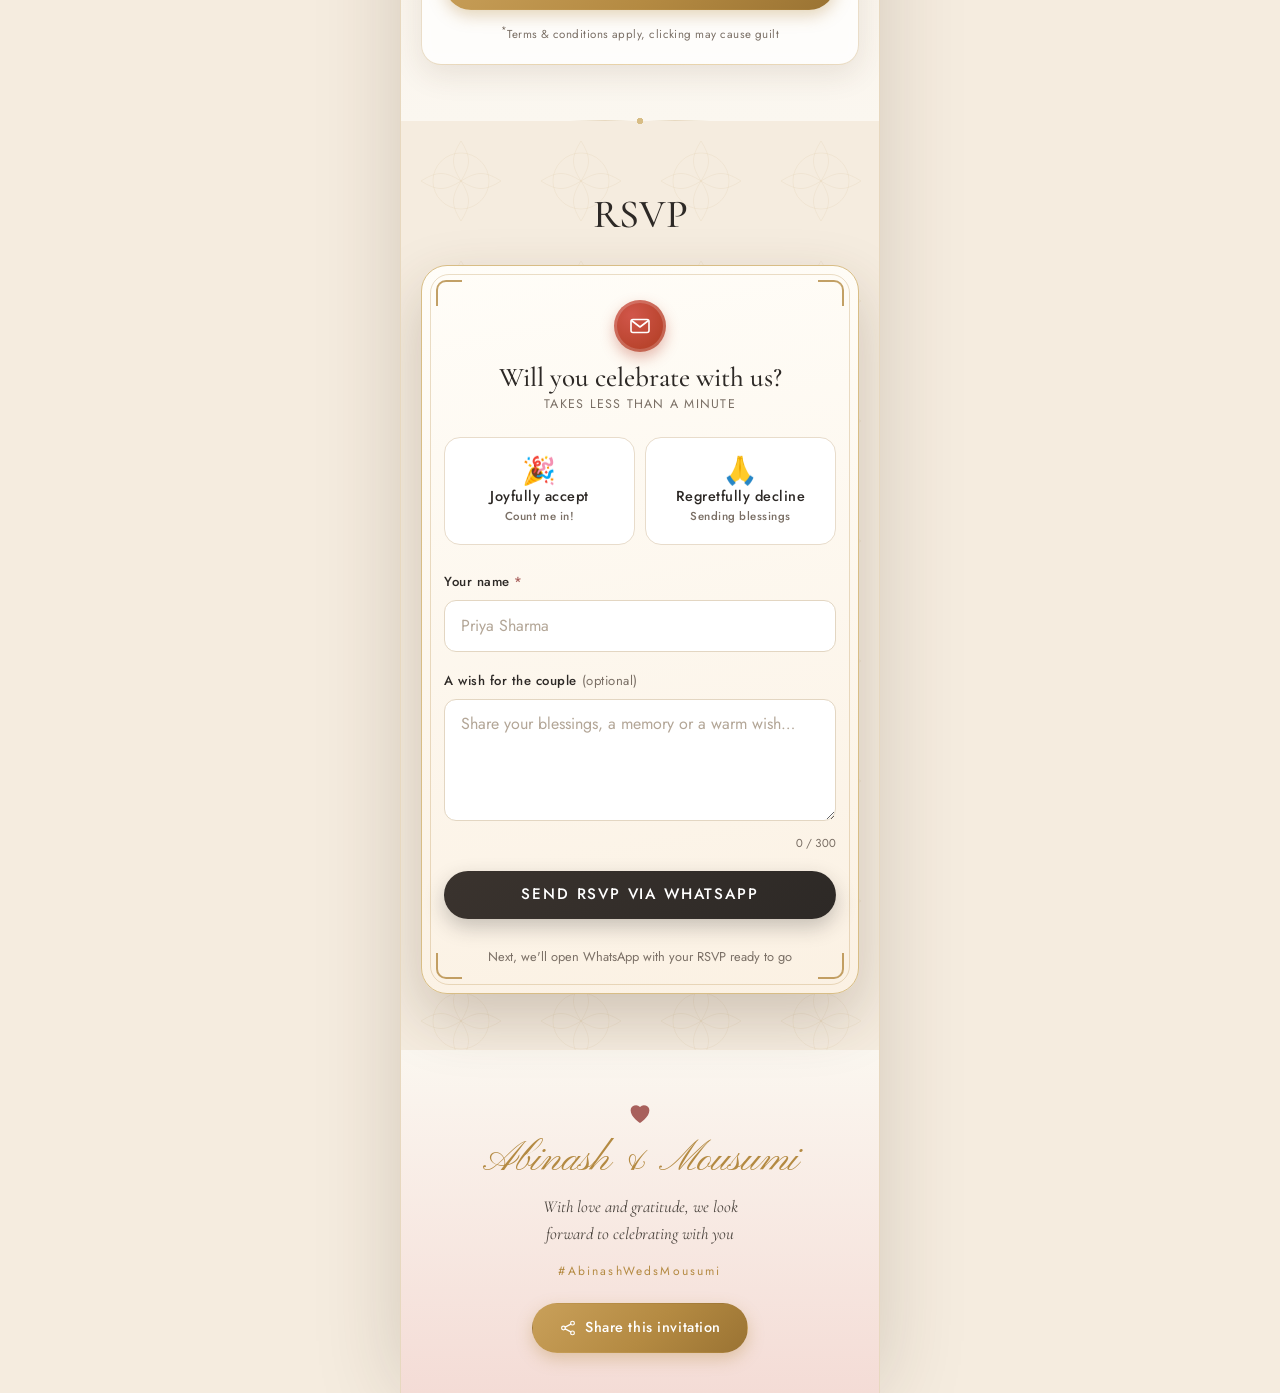
==== commit c041c9f7: "Link preview: poster image (1200x630) and full Open Graph / Twitter meta tags Co-Authored-By: Claude" ====
--- a/abinash/v1/index.html
+++ b/abinash/v1/index.html
@@ -8,15 +8,26 @@
   <title>Abinash &amp; Mousumi · Wedding Invitation</title>
   <meta name="description" content="With the blessings of Lord Ganesha, join us for the wedding of Abinash &amp; Mousumi" />
 
-  <!-- Social share preview -->
+  <!-- Social share preview (WhatsApp, Facebook, iMessage, Telegram, X ...). Image URLs must be absolute.
+       The ?v= suffix makes apps fetch a fresh image when it changes (WhatsApp caches previews hard). -->
   <meta property="og:type" content="website" />
+  <meta property="og:site_name" content="Abinash &amp; Mousumi" />
+  <meta property="og:locale" content="en_IN" />
+  <meta property="og:locale:alternate" content="or_IN" />
   <meta property="og:title" content="Abinash &amp; Mousumi · Wedding Invitation" />
   <meta property="og:description" content="Join us as we begin our forever · 10 February 2027 · Tirtol, Odisha" />
   <meta property="og:url" content="https://abinashpatra1.github.io/WeddingInvitation/abinash/v1/" />
-  <meta property="og:image" content="https://abinashpatra1.github.io/WeddingInvitation/assets/bg.jpg" />
-  <meta property="og:image:width" content="736" />
-  <meta property="og:image:height" content="1308" />
+  <meta property="og:image" content="https://abinashpatra1.github.io/WeddingInvitation/assets/og-preview.jpg?v=1" />
+  <meta property="og:image:secure_url" content="https://abinashpatra1.github.io/WeddingInvitation/assets/og-preview.jpg?v=1" />
+  <meta property="og:image:type" content="image/jpeg" />
+  <meta property="og:image:width" content="1200" />
+  <meta property="og:image:height" content="630" />
+  <meta property="og:image:alt" content="Wedding invitation of Abinash &amp; Mousumi, 10 February 2027, Tirtol, Odisha" />
   <meta name="twitter:card" content="summary_large_image" />
+  <meta name="twitter:title" content="Abinash &amp; Mousumi · Wedding Invitation" />
+  <meta name="twitter:description" content="Join us as we begin our forever · 10 February 2027 · Tirtol, Odisha" />
+  <meta name="twitter:image" content="https://abinashpatra1.github.io/WeddingInvitation/assets/og-preview.jpg?v=1" />
+  <meta name="twitter:image:alt" content="Wedding invitation of Abinash &amp; Mousumi" />
   <link rel="canonical" href="https://abinashpatra1.github.io/WeddingInvitation/abinash/v1/" />
 
   <link rel="icon" href="../../assets/favicon.svg" type="image/svg+xml" />
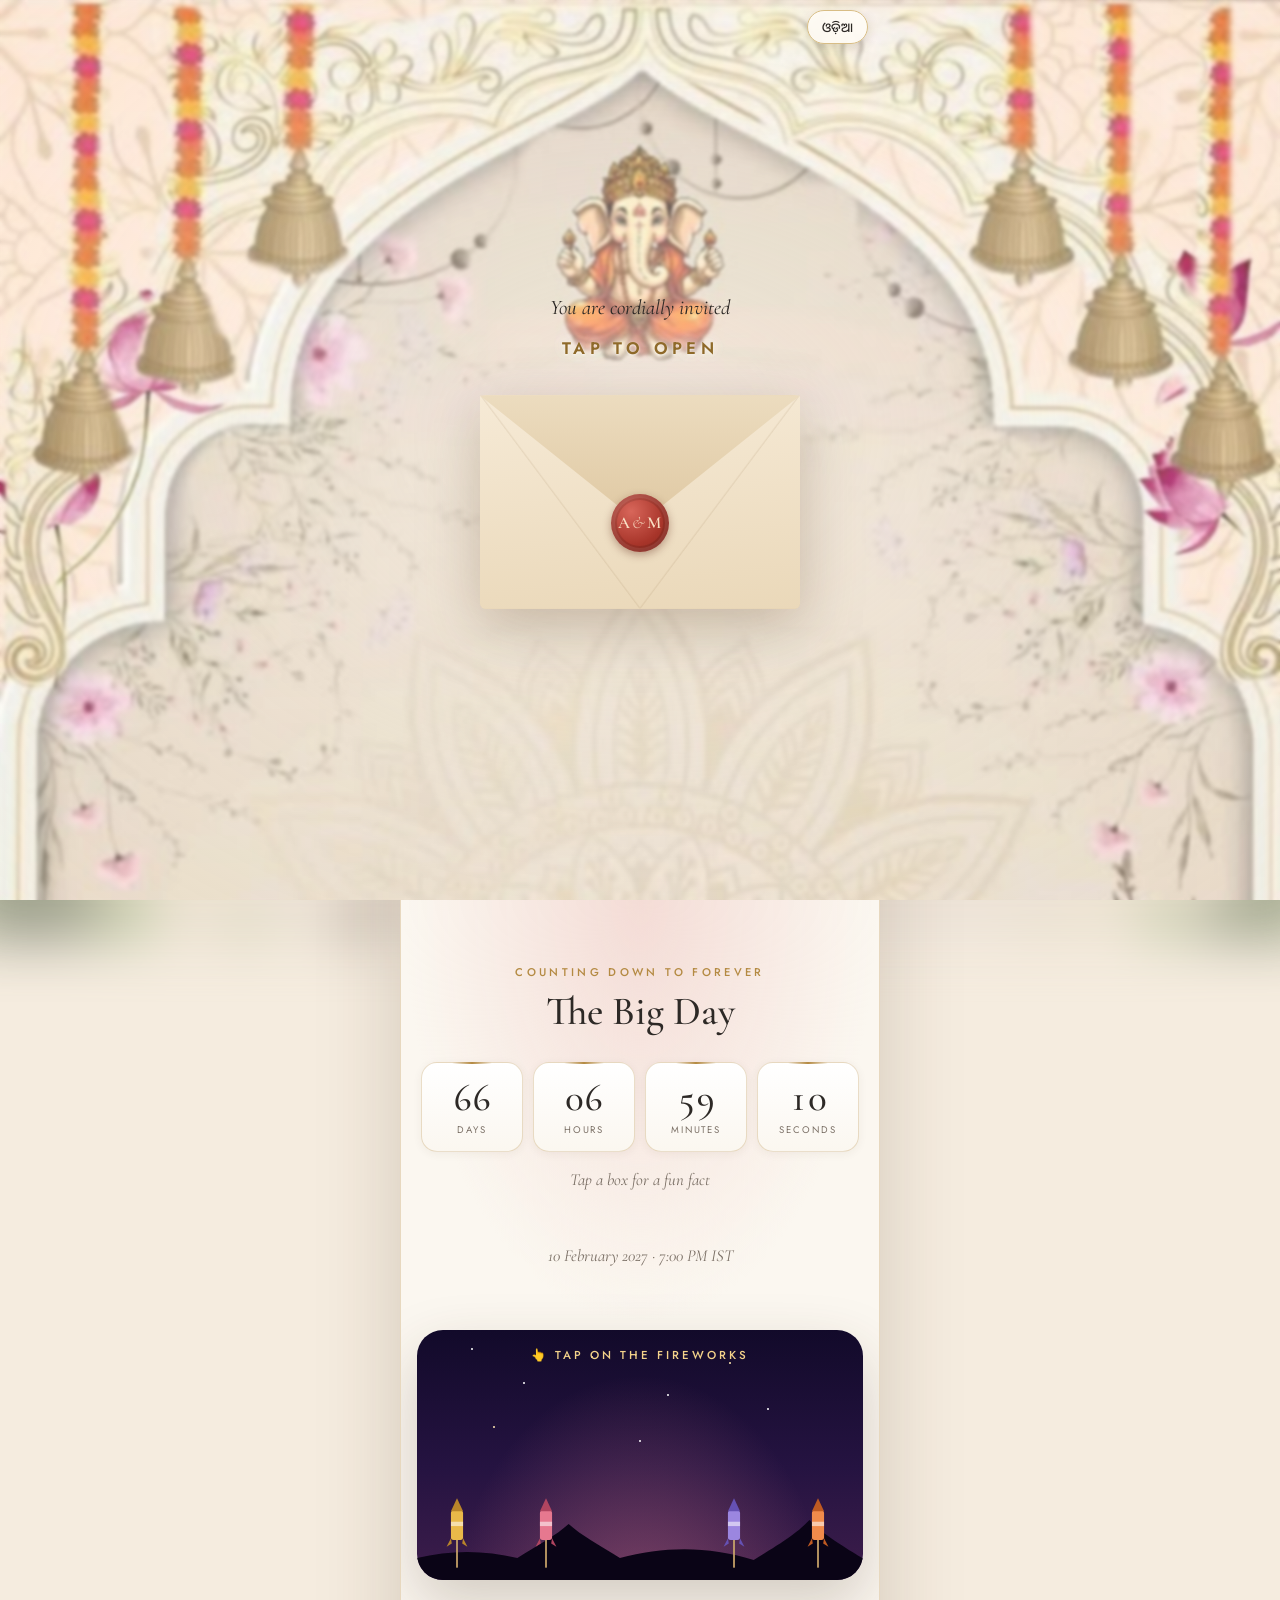
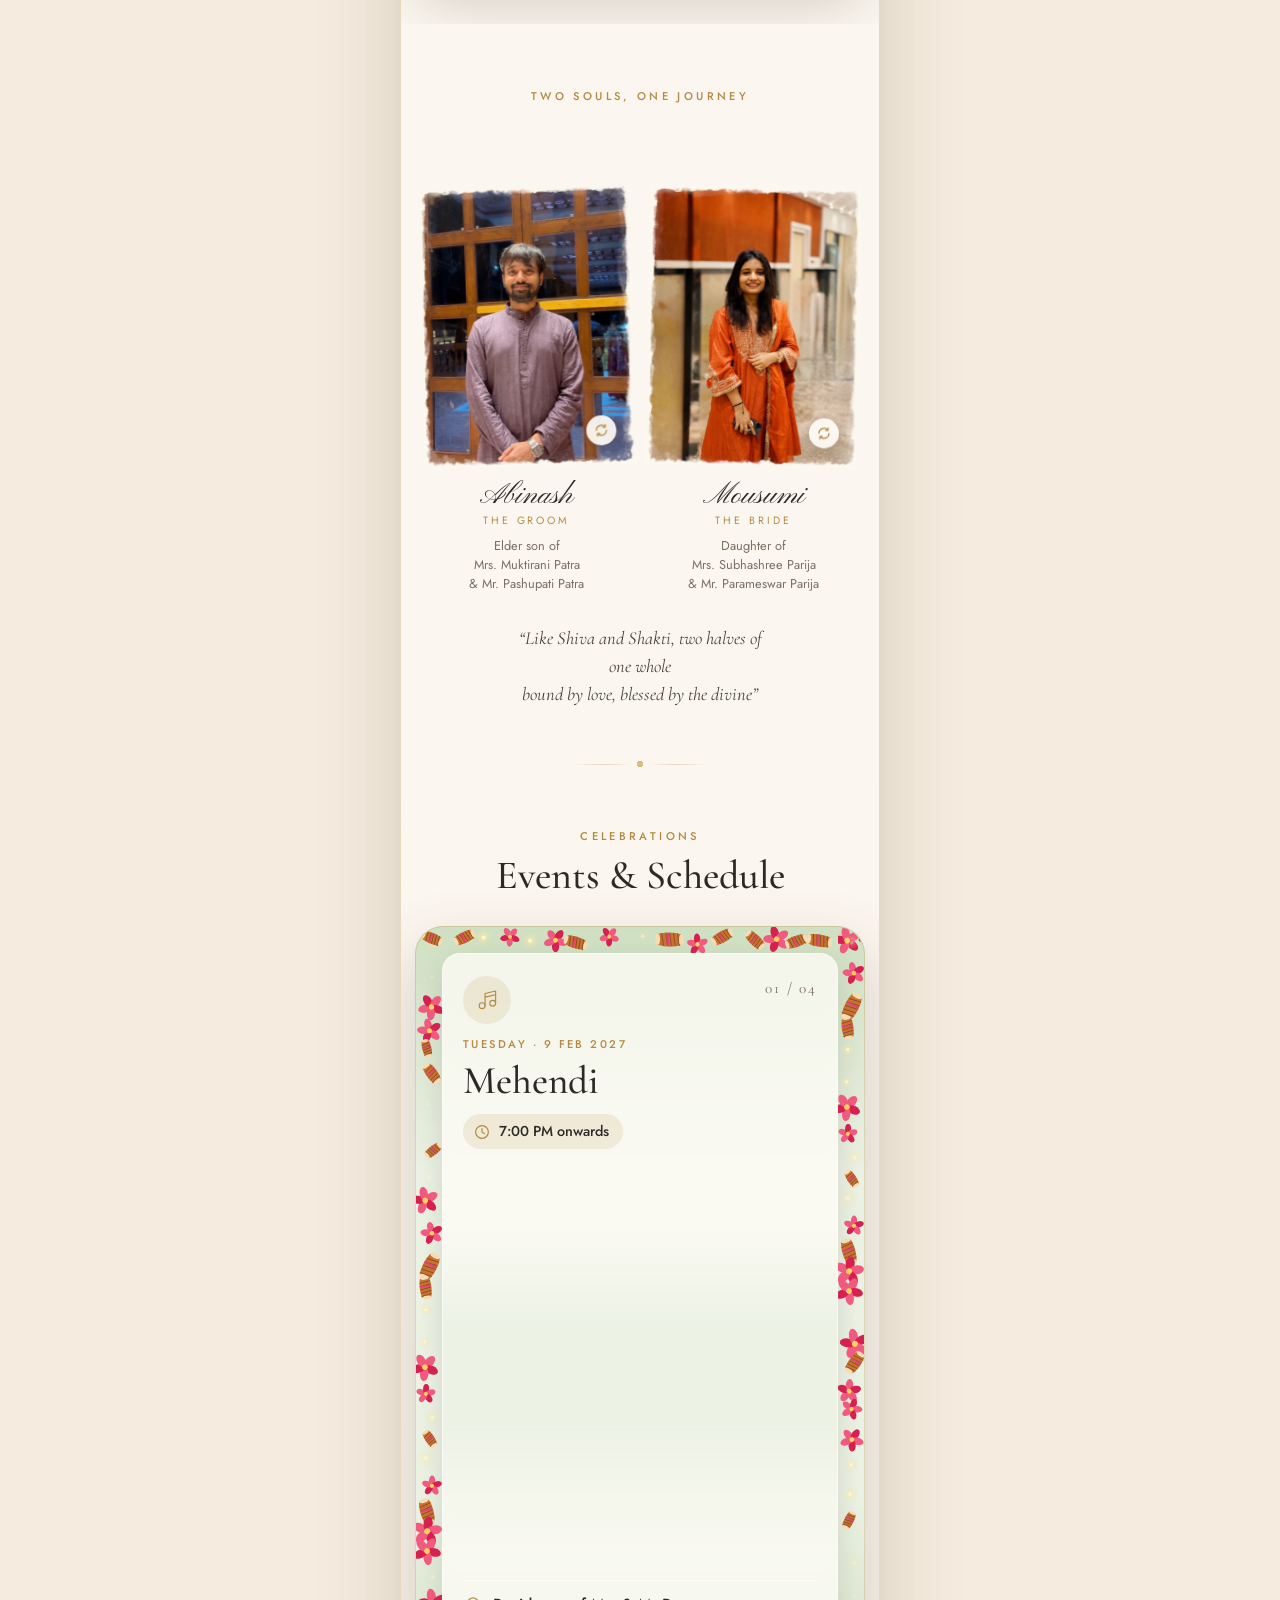
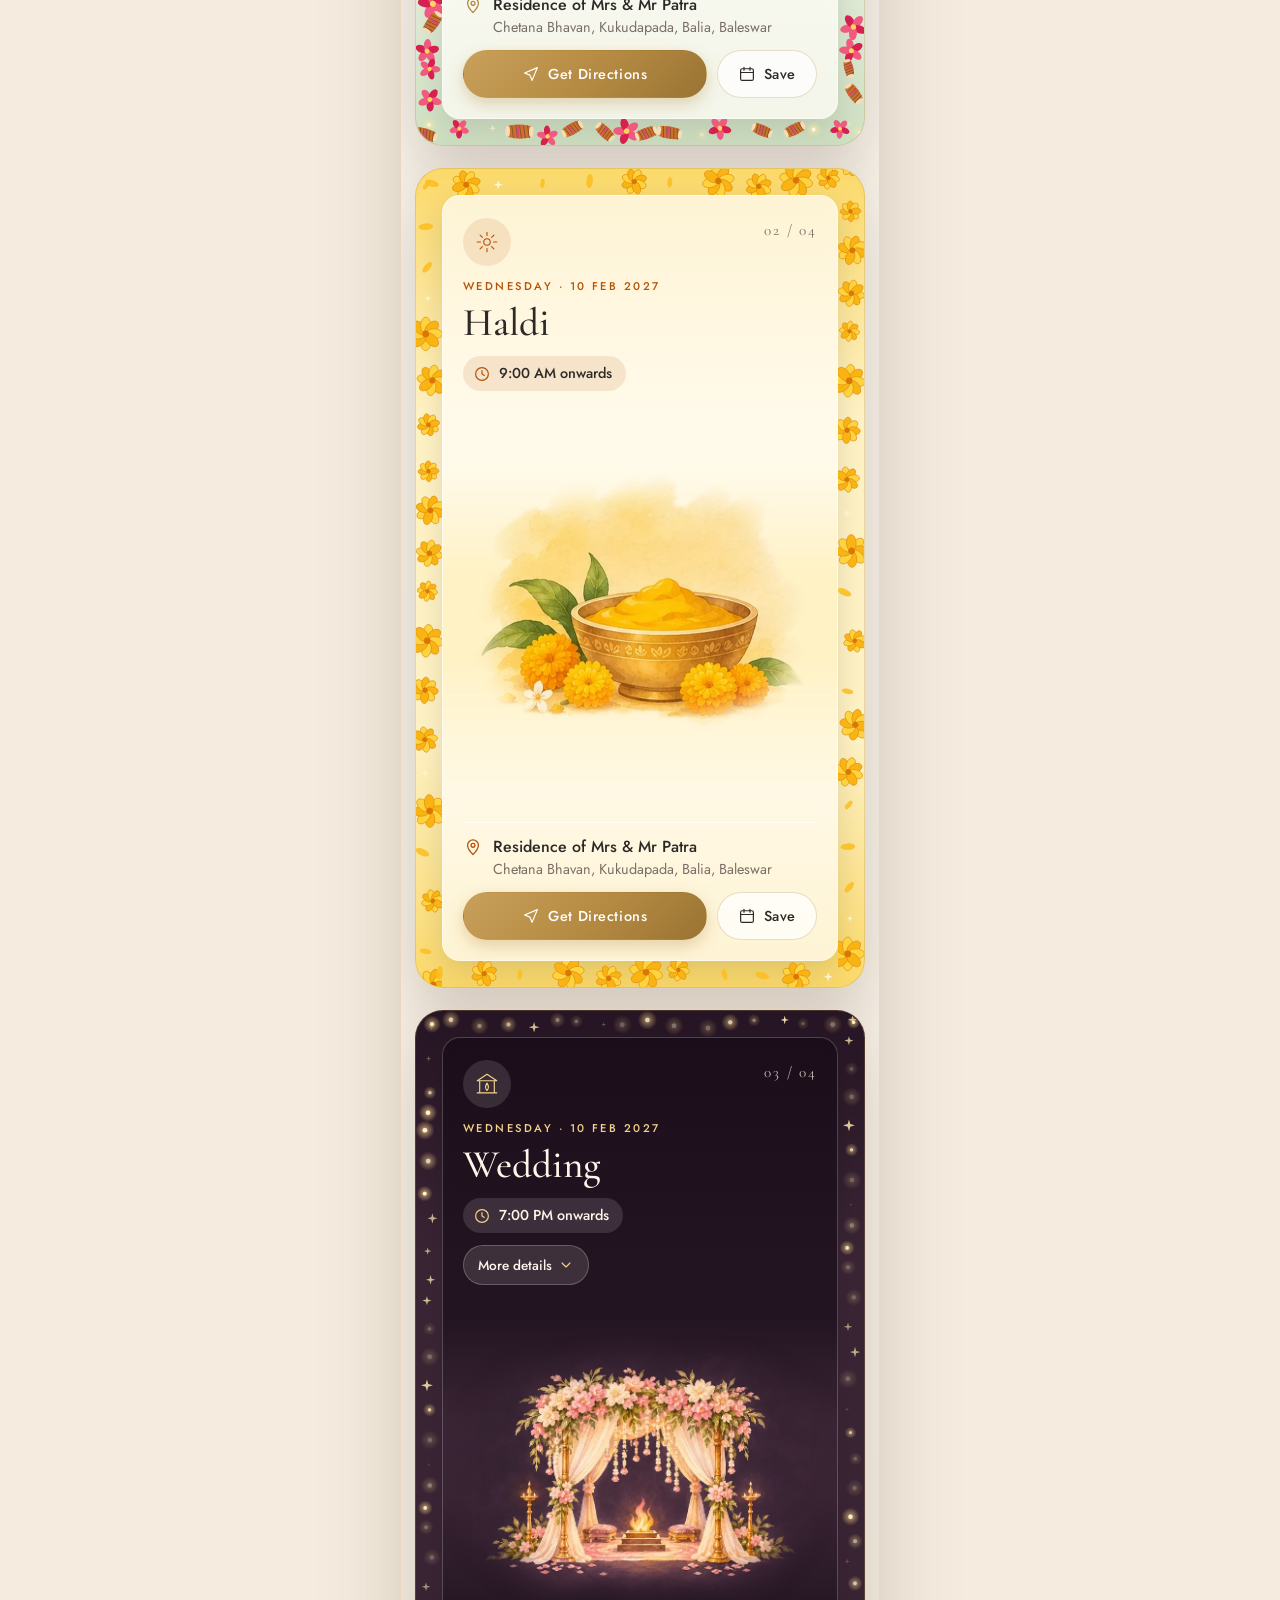
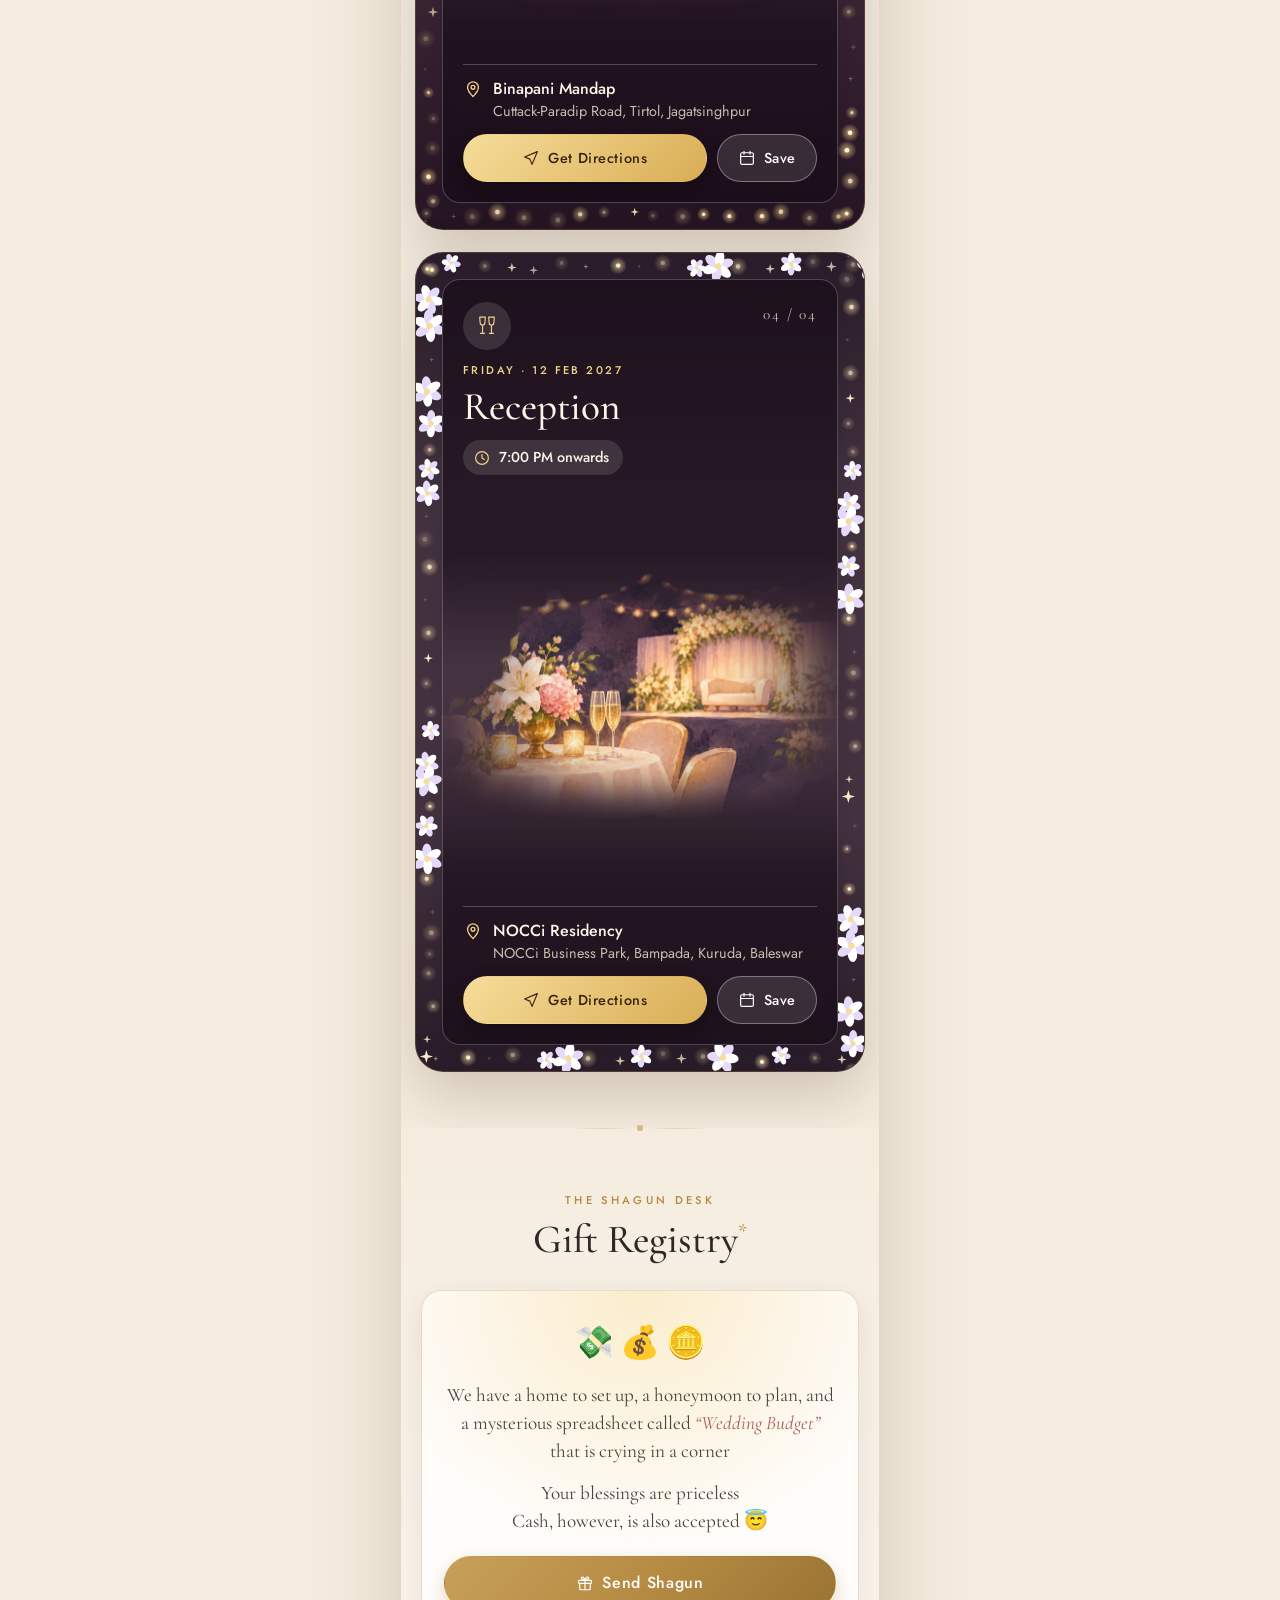
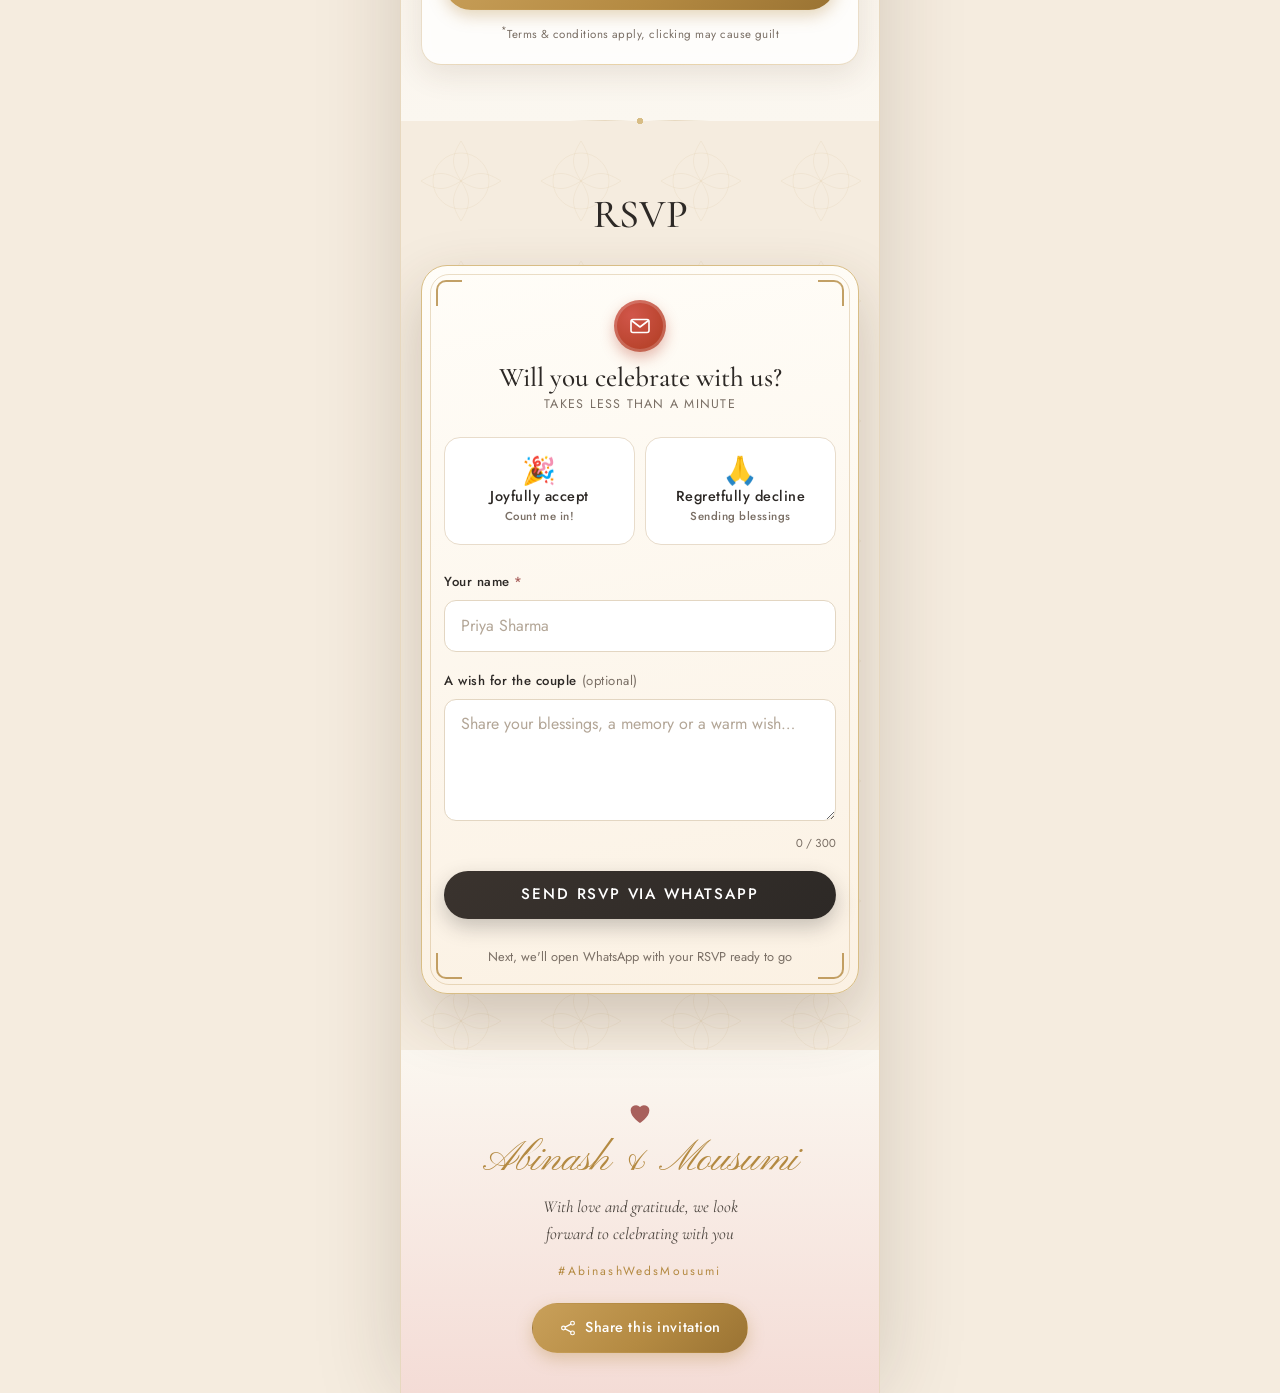
==== commit 4a6799a5: "Bride-specific link preview image for the /pari/ pages Co-Authored-By: Claude Sonnet 5.5 <noreply@an" ====
--- a/abinash/v1/index.html
+++ b/abinash/v1/index.html
@@ -17,8 +17,8 @@
   <meta property="og:title" content="Abinash &amp; Mousumi · Wedding Invitation" />
   <meta property="og:description" content="Join us as we begin our forever · 10 February 2027 · Tirtol, Odisha" />
   <meta property="og:url" content="https://abinashpatra1.github.io/WeddingInvitation/abinash/v1/" />
-  <meta property="og:image" content="https://abinashpatra1.github.io/WeddingInvitation/assets/og-preview.jpg?v=1" />
-  <meta property="og:image:secure_url" content="https://abinashpatra1.github.io/WeddingInvitation/assets/og-preview.jpg?v=1" />
+  <meta property="og:image" content="https://abinashpatra1.github.io/WeddingInvitation/assets/og-preview-groom.jpg?v=1" />
+  <meta property="og:image:secure_url" content="https://abinashpatra1.github.io/WeddingInvitation/assets/og-preview-groom.jpg?v=1" />
   <meta property="og:image:type" content="image/jpeg" />
   <meta property="og:image:width" content="1200" />
   <meta property="og:image:height" content="630" />
@@ -26,7 +26,7 @@
   <meta name="twitter:card" content="summary_large_image" />
   <meta name="twitter:title" content="Abinash &amp; Mousumi · Wedding Invitation" />
   <meta name="twitter:description" content="Join us as we begin our forever · 10 February 2027 · Tirtol, Odisha" />
-  <meta name="twitter:image" content="https://abinashpatra1.github.io/WeddingInvitation/assets/og-preview.jpg?v=1" />
+  <meta name="twitter:image" content="https://abinashpatra1.github.io/WeddingInvitation/assets/og-preview-groom.jpg?v=1" />
   <meta name="twitter:image:alt" content="Wedding invitation of Abinash &amp; Mousumi" />
   <link rel="canonical" href="https://abinashpatra1.github.io/WeddingInvitation/abinash/v1/" />
 
